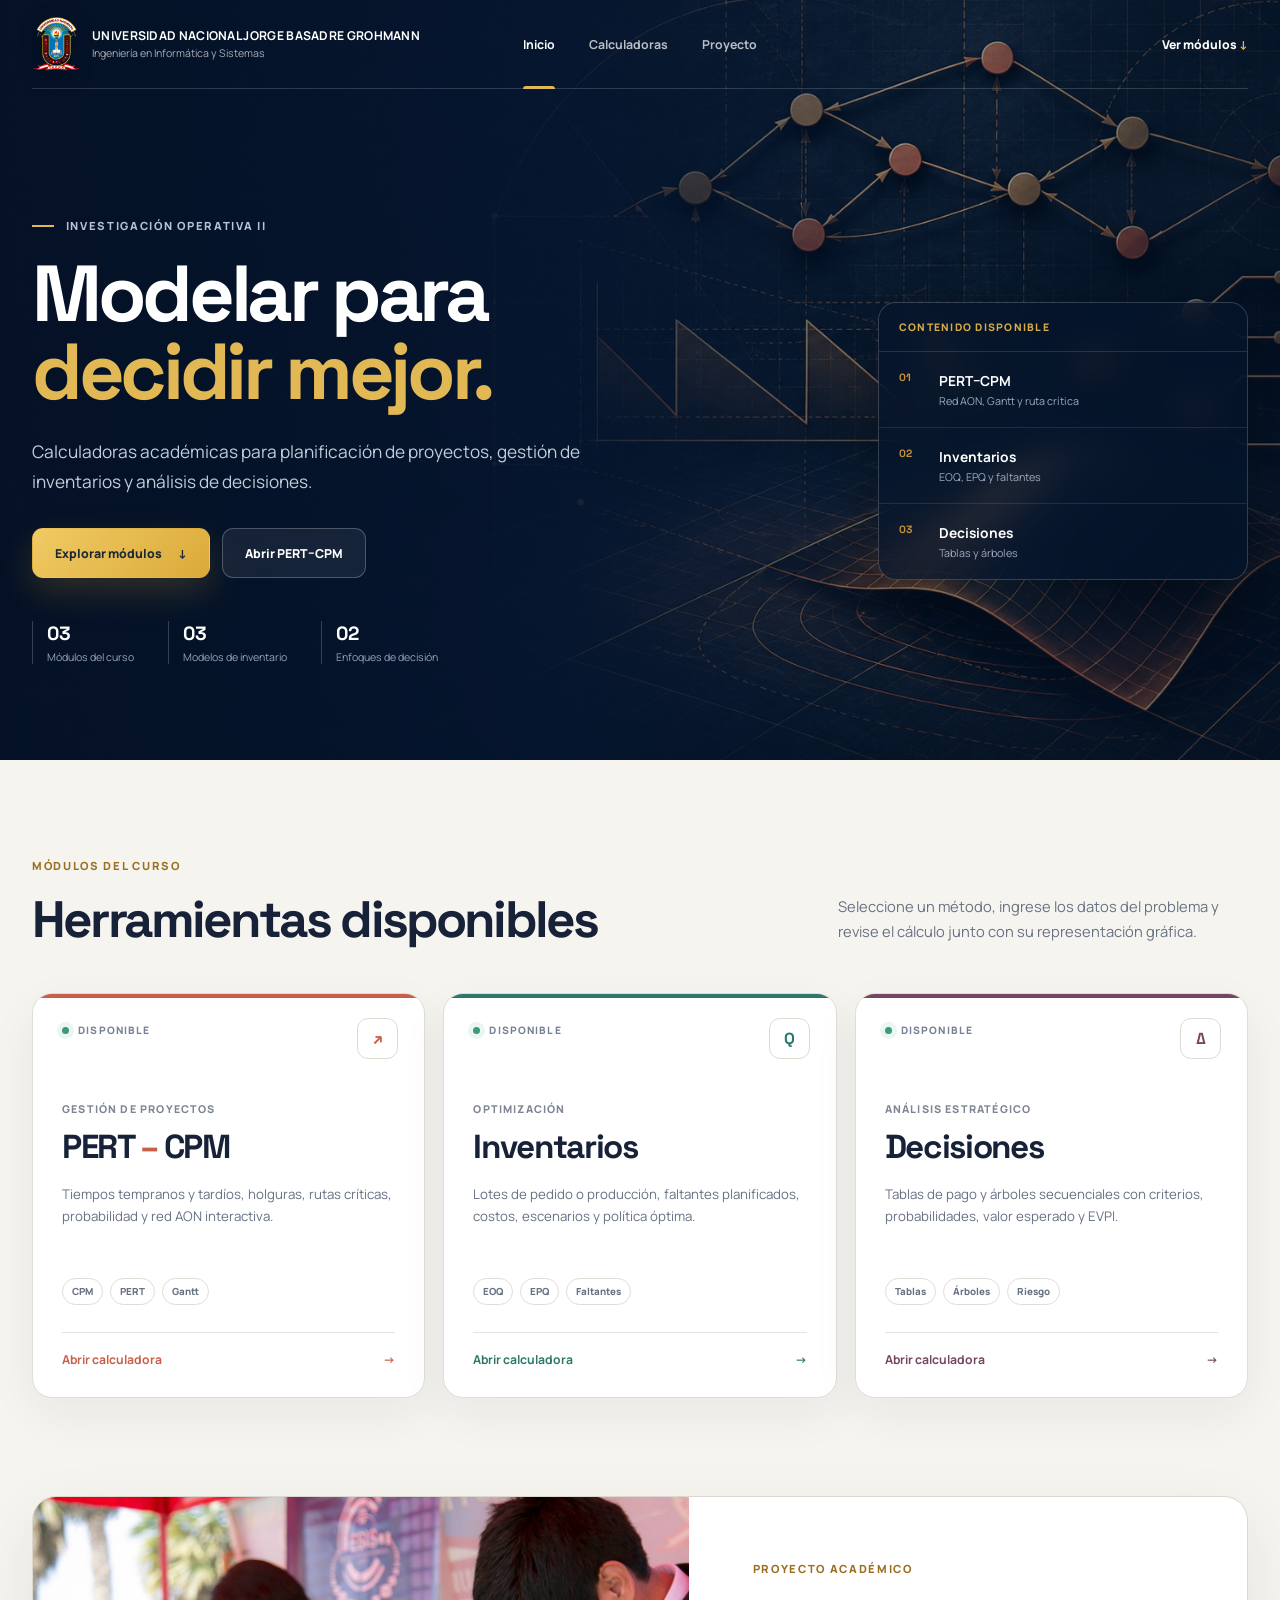
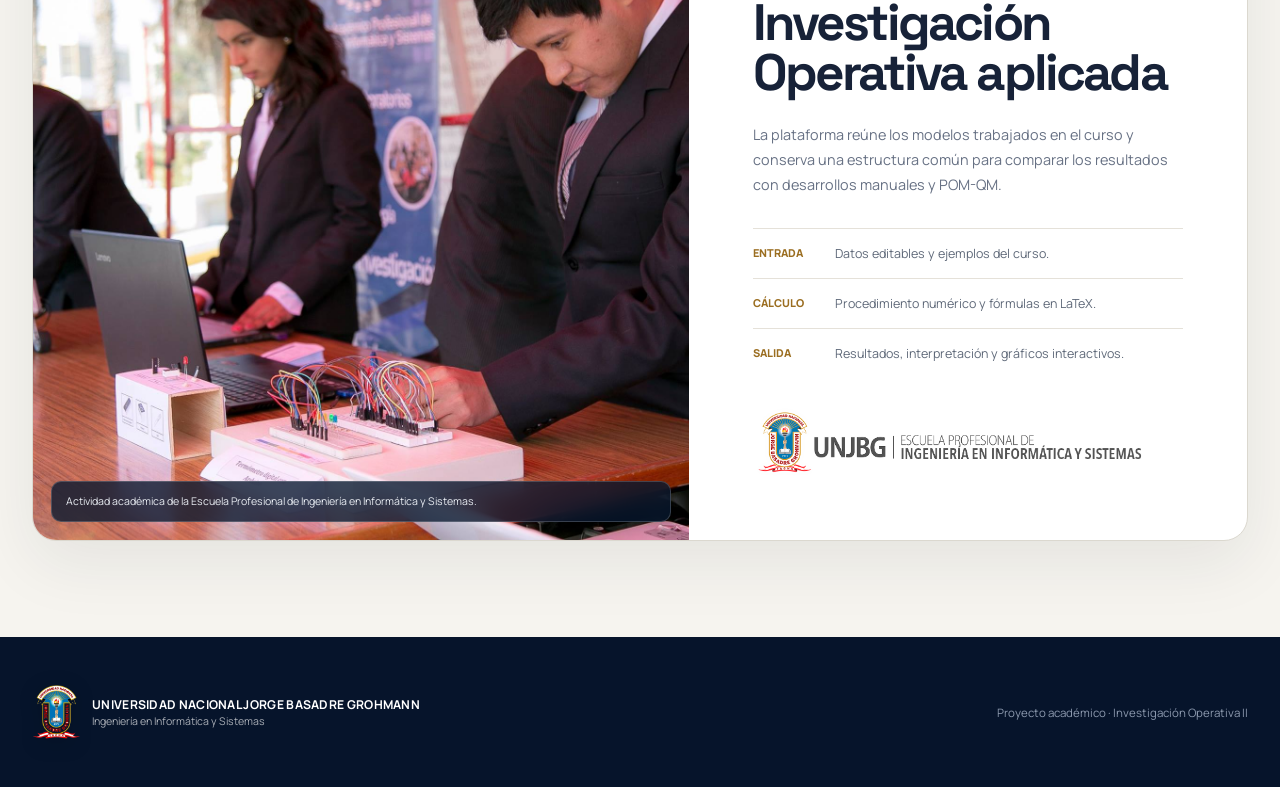
==== index.html @ ad434415 "feat: renovar identidad visual y portada institucional" ====
<!DOCTYPE html>
<html lang="es">
<head>
  <meta charset="UTF-8">
  <meta name="viewport" content="width=device-width, initial-scale=1.0">
  <meta name="theme-color" content="#071735">
  <meta name="description" content="Herramientas académicas de Investigación Operativa II para PERT–CPM, inventarios y teoría de decisiones.">
  <title>Investigación Operativa II | UNJBG</title>
  <link rel="preconnect" href="https://fonts.googleapis.com">
  <link rel="preconnect" href="https://fonts.gstatic.com" crossorigin>
  <link href="https://fonts.googleapis.com/css2?family=Manrope:wght@400;500;600;700;800&family=Space+Grotesk:wght@600;700&display=swap" rel="stylesheet">
  <link rel="stylesheet" href="estilos.css">
</head>
<body>
  <header class="cabecera">
    <a class="marca" href="#inicio" aria-label="Ir al inicio">
      <img class="marca-imagen" src="assets/institucional/logo-unjbg.png" alt="Escudo de la Universidad Nacional Jorge Basadre Grohmann">
      <span><strong>Universidad Nacional Jorge Basadre Grohmann</strong><small>Ingeniería en Informática y Sistemas</small></span>
    </a>
    <nav aria-label="Navegación principal">
      <a class="activo" href="#inicio">Inicio</a>
      <a href="#calculadoras">Calculadoras</a>
      <a href="#proyecto">Proyecto</a>
    </nav>
    <a class="acceso-directo" href="#calculadoras">Ver módulos <span>↓</span></a>
  </header>

  <main>
    <section id="inicio" class="portada">
      <img class="imagen-fondo-portada" src="assets/matematicas/modelamiento-operaciones.png" alt="Red de proyecto, curva de inventario y árbol de decisiones representados gráficamente">
      <div class="velo-portada" aria-hidden="true"></div>
      <div class="contenido-portada">
        <div class="texto-portada">
          <p class="etiqueta"><span></span> Investigación Operativa II</p>
          <h1>Modelar para<br><em>decidir mejor.</em></h1>
          <p class="bajada">Calculadoras académicas para planificación de proyectos, gestión de inventarios y análisis de decisiones.</p>
          <div class="acciones-portada">
            <a class="boton boton-primario" href="#calculadoras">Explorar módulos <span>↓</span></a>
            <a class="boton boton-secundario" href="metodos/pert-cpm/index.html">Abrir PERT–CPM</a>
          </div>
          <dl class="metricas">
            <div><dt>03</dt><dd>Módulos del curso</dd></div>
            <div><dt>03</dt><dd>Modelos de inventario</dd></div>
            <div><dt>02</dt><dd>Enfoques de decisión</dd></div>
          </dl>
        </div>

        <aside class="resumen-portada" aria-label="Contenido de la plataforma">
          <p>Contenido disponible</p>
          <a href="metodos/pert-cpm/index.html"><span>01</span><strong>PERT–CPM</strong><small>Red AON, Gantt y ruta crítica</small></a>
          <a href="metodos/inventarios/index.html"><span>02</span><strong>Inventarios</strong><small>EOQ, EPQ y faltantes</small></a>
          <a href="metodos/teoria-decisiones/index.html"><span>03</span><strong>Decisiones</strong><small>Tablas y árboles</small></a>
        </aside>
      </div>
    </section>

    <section id="calculadoras" class="seccion calculadoras">
      <div class="cabecera-seccion">
        <div><p class="etiqueta etiqueta-oscura">Módulos del curso</p><h2>Herramientas disponibles</h2></div>
        <p>Seleccione un método, ingrese los datos del problema y revise el cálculo junto con su representación gráfica.</p>
      </div>
      <div class="rejilla-metodos">
        <a class="tarjeta-metodo metodo-pert" href="metodos/pert-cpm/index.html">
          <div class="estado"><span></span> Disponible</div><div class="icono-metodo">↗</div>
          <p>Gestión de proyectos</p><h3>PERT <span>–</span> CPM</h3>
          <p class="descripcion">Tiempos tempranos y tardíos, holguras, rutas críticas, probabilidad y red AON interactiva.</p>
          <div class="caracteristicas"><span>CPM</span><span>PERT</span><span>Gantt</span></div>
          <strong class="enlace-metodo">Abrir calculadora <span>→</span></strong>
        </a>
        <a class="tarjeta-metodo metodo-inventarios" href="metodos/inventarios/index.html">
          <div class="estado"><span></span> Disponible</div><div class="icono-metodo">Q</div>
          <p>Optimización</p><h3>Inventarios</h3>
          <p class="descripcion">Lotes de pedido o producción, faltantes planificados, costos, escenarios y política óptima.</p>
          <div class="caracteristicas"><span>EOQ</span><span>EPQ</span><span>Faltantes</span></div>
          <strong class="enlace-metodo">Abrir calculadora <span>→</span></strong>
        </a>
        <a class="tarjeta-metodo metodo-decisiones" href="metodos/teoria-decisiones/index.html">
          <div class="estado"><span></span> Disponible</div><div class="icono-metodo">Δ</div>
          <p>Análisis estratégico</p><h3>Decisiones</h3>
          <p class="descripcion">Tablas de pago y árboles secuenciales con criterios, probabilidades, valor esperado y EVPI.</p>
          <div class="caracteristicas"><span>Tablas</span><span>Árboles</span><span>Riesgo</span></div>
          <strong class="enlace-metodo">Abrir calculadora <span>→</span></strong>
        </a>
      </div>
    </section>

    <section id="proyecto" class="seccion-institucional">
      <figure class="fotografia-institucional">
        <img src="assets/institucional/campus-esis.jpg" alt="Estudiantes de Ingeniería en Informática y Sistemas presentan proyectos tecnológicos">
        <figcaption>Actividad académica de la Escuela Profesional de Ingeniería en Informática y Sistemas.</figcaption>
      </figure>
      <div class="contenido-institucional">
        <p class="etiqueta etiqueta-oscura">Proyecto académico</p>
        <h2>Investigación Operativa aplicada</h2>
        <p>La plataforma reúne los modelos trabajados en el curso y conserva una estructura común para comparar los resultados con desarrollos manuales y POM-QM.</p>
        <dl class="alcance-proyecto">
          <div><dt>Entrada</dt><dd>Datos editables y ejemplos del curso.</dd></div>
          <div><dt>Cálculo</dt><dd>Procedimiento numérico y fórmulas en LaTeX.</dd></div>
          <div><dt>Salida</dt><dd>Resultados, interpretación y gráficos interactivos.</dd></div>
        </dl>
        <img class="marca-esis" src="assets/institucional/marca-esis.png" alt="Universidad Nacional Jorge Basadre Grohmann, Ingeniería en Informática y Sistemas">
      </div>
    </section>
  </main>

  <footer>
    <div class="marca marca-pie"><img class="marca-imagen" src="assets/institucional/logo-unjbg.png" alt=""><span><strong>Universidad Nacional Jorge Basadre Grohmann</strong><small>Ingeniería en Informática y Sistemas</small></span></div>
    <p>Proyecto académico · Investigación Operativa II</p>
  </footer>
</body>
</html>
---- estilos.css ----
:root {
  font-family: "Manrope", sans-serif;
  color: #172238;
  background: #f6f4ef;
  font-synthesis: none;
  --noche: #07182f;
  --azul: #16365f;
  --oro: #e1b854;
  --coral: #cd674f;
  --tinta: #172238;
  --suave: #677184;
  --borde: #dfddd6;
}

* { box-sizing: border-box; }
html { scroll-behavior: smooth; }
body { margin: 0; min-width: 320px; background: #f6f4ef; }
a { color: inherit; }

.cabecera {
  position: absolute;
  z-index: 10;
  top: 0;
  left: 50%;
  display: grid;
  width: min(1440px, calc(100% - 64px));
  min-height: 88px;
  grid-template-columns: minmax(340px, 1fr) auto minmax(180px, 1fr);
  align-items: center;
  border-bottom: 1px solid rgba(255, 255, 255, .16);
  color: #fff;
  transform: translateX(-50%);
}
.marca { display: inline-flex; min-width: 0; align-items: center; gap: 12px; text-decoration: none; }
.marca-imagen { width: 48px; height: 54px; flex: 0 0 auto; object-fit: contain; filter: drop-shadow(0 4px 10px rgba(0, 0, 0, .18)); }
.marca > span:last-child { display: grid; min-width: 0; gap: 2px; }
.marca strong { font-size: .76rem; letter-spacing: .025em; line-height: 1.25; text-transform: uppercase; }
.marca small { color: rgba(255, 255, 255, .66); font-size: .66rem; }
.cabecera nav { display: flex; height: 88px; align-items: stretch; gap: 34px; }
.cabecera nav a { position: relative; display: flex; align-items: center; color: rgba(255, 255, 255, .72); font-size: .77rem; font-weight: 700; text-decoration: none; }
.cabecera nav a:hover, .cabecera nav a.activo { color: #fff; }
.cabecera nav a.activo::after { position: absolute; right: 0; bottom: -1px; left: 0; height: 3px; border-radius: 999px 999px 0 0; background: var(--oro); content: ""; }
.acceso-directo { justify-self: end; color: #fff; font-size: .76rem; font-weight: 800; text-decoration: none; }
.acceso-directo span { color: var(--oro); }

.portada { position: relative; min-height: 760px; overflow: hidden; background: var(--noche); color: #fff; }
.imagen-fondo-portada { position: absolute; inset: -3%; width: 106%; height: 106%; object-fit: cover; object-position: center; animation: acercamiento-portada 18s ease-in-out infinite alternate; }
.velo-portada { position: absolute; inset: 0; background: linear-gradient(90deg, rgba(4, 17, 38, .98) 0%, rgba(5, 21, 46, .91) 43%, rgba(5, 20, 43, .4) 72%, rgba(5, 19, 39, .64) 100%); }
.contenido-portada { position: relative; z-index: 1; display: grid; width: min(1320px, calc(100% - 64px)); min-height: 760px; margin: auto; padding-top: 122px; grid-template-columns: minmax(0, 1fr) 370px; align-items: center; gap: 88px; }
.etiqueta { margin: 0 0 22px; color: #b7c2d4; font-size: .7rem; font-weight: 800; letter-spacing: .15em; text-transform: uppercase; }
.etiqueta span { display: inline-block; width: 22px; height: 2px; margin: 0 8px 3px 0; background: var(--oro); }
.texto-portada h1, .cabecera-seccion h2, .contenido-institucional h2 { margin: 0; font-family: "Space Grotesk", sans-serif; letter-spacing: -.055em; line-height: .98; }
.texto-portada h1 { font-size: clamp(3.7rem, 6.2vw, 6.7rem); }
.texto-portada h1 em { color: var(--oro); font-style: normal; }
.bajada { max-width: 610px; margin: 27px 0 0; color: #c3ccda; font-size: clamp(1rem, 1.35vw, 1.12rem); line-height: 1.7; }
.acciones-portada { display: flex; gap: 12px; flex-wrap: wrap; margin-top: 32px; }
.boton { display: inline-flex; min-height: 50px; align-items: center; justify-content: center; gap: 16px; padding: 0 22px; border: 1px solid transparent; border-radius: 11px; font-size: .77rem; font-weight: 800; text-decoration: none; transition: transform .2s ease, box-shadow .2s ease, background .2s ease; }
.boton:hover { transform: translateY(-2px); }
.boton-primario { background: linear-gradient(135deg, #f0ca64, #dbaa39); color: #1d2836; box-shadow: 0 14px 34px rgba(202, 148, 37, .22); }
.boton-secundario { border-color: rgba(255, 255, 255, .23); background: rgba(255, 255, 255, .07); color: #fff; backdrop-filter: blur(10px); }
.metricas { display: flex; gap: 34px; margin: 43px 0 0; }
.metricas div { padding-left: 14px; border-left: 1px solid rgba(255, 255, 255, .2); }
.metricas dt { font-family: "Space Grotesk", sans-serif; font-size: 1.2rem; font-weight: 700; }
.metricas dd { max-width: 112px; margin: 4px 0 0; color: #96a4ba; font-size: .66rem; line-height: 1.35; }

.resumen-portada { display: grid; align-self: center; overflow: hidden; border: 1px solid rgba(255, 255, 255, .18); border-radius: 18px; background: rgba(5, 20, 43, .7); box-shadow: 0 24px 70px rgba(0, 0, 0, .28); backdrop-filter: blur(16px); }
.resumen-portada > p { margin: 0; padding: 17px 20px; border-bottom: 1px solid rgba(255, 255, 255, .12); color: #d6ac46; font-size: .65rem; font-weight: 800; letter-spacing: .12em; text-transform: uppercase; }
.resumen-portada a { display: grid; padding: 19px 20px; grid-template-columns: 30px 1fr; column-gap: 10px; border-bottom: 1px solid rgba(255, 255, 255, .1); text-decoration: none; transition: background .18s ease; }
.resumen-portada a:last-child { border-bottom: 0; }
.resumen-portada a:hover { background: rgba(255, 255, 255, .08); }
.resumen-portada a span { grid-row: 1 / 3; color: #c89239; font: 700 .66rem "Space Grotesk"; }
.resumen-portada a strong { font-size: .86rem; }
.resumen-portada a small { margin-top: 4px; color: #9eabc0; font-size: .67rem; }

.seccion { width: min(1320px, calc(100% - 64px)); margin: auto; padding: 98px 0; }
.cabecera-seccion { display: grid; grid-template-columns: 1fr 410px; align-items: end; gap: 40px; }
.etiqueta-oscura { color: #9b6e21; }
.cabecera-seccion h2, .contenido-institucional h2 { color: var(--tinta); font-size: clamp(2.4rem, 4vw, 4rem); }
.cabecera-seccion > p { margin: 0; color: var(--suave); font-size: .92rem; line-height: 1.75; }
.rejilla-metodos { display: grid; margin-top: 48px; grid-template-columns: repeat(3, 1fr); gap: 18px; }
.tarjeta-metodo { position: relative; display: flex; min-height: 405px; flex-direction: column; overflow: hidden; padding: 29px; border: 1px solid var(--borde); border-radius: 20px; background: #fff; color: var(--tinta); text-decoration: none; box-shadow: 0 16px 48px rgba(28, 38, 55, .06); transition: transform .22s ease, box-shadow .22s ease, border-color .22s ease; }
.tarjeta-metodo::before { position: absolute; top: 0; right: 0; left: 0; height: 4px; background: var(--acento, var(--oro)); content: ""; }
.tarjeta-metodo:hover { border-color: color-mix(in srgb, var(--acento, var(--oro)) 50%, #ddd); box-shadow: 0 24px 60px rgba(25, 39, 60, .12); transform: translateY(-5px); }
.metodo-pert { --acento: #c85f48; }
.metodo-inventarios { --acento: #2e7869; }
.metodo-decisiones { --acento: #754561; }
.estado { color: #768195; font-size: .64rem; font-weight: 800; letter-spacing: .11em; text-transform: uppercase; }
.estado span { display: inline-block; width: 7px; height: 7px; margin-right: 6px; border-radius: 50%; background: #3d9a79; box-shadow: 0 0 0 5px rgba(61, 154, 121, .1); }
.icono-metodo { position: absolute; top: 24px; right: 26px; display: grid; width: 41px; height: 41px; place-items: center; border: 1px solid #dedbd3; border-radius: 11px; color: var(--acento); font-family: "Space Grotesk"; font-weight: 700; }
.tarjeta-metodo > p:not(.descripcion) { margin: auto 0 9px; color: #7d8592; font-size: .67rem; font-weight: 800; letter-spacing: .11em; text-transform: uppercase; }
.tarjeta-metodo h3 { margin: 0; font-family: "Space Grotesk"; font-size: 2.08rem; letter-spacing: -.04em; }
.tarjeta-metodo h3 span { color: var(--acento); }
.descripcion { min-height: 74px; margin: 15px 0 21px; color: #677184; font-size: .83rem; line-height: 1.67; }
.caracteristicas { display: flex; gap: 7px; flex-wrap: wrap; }
.caracteristicas span { padding: 6px 9px; border: 1px solid #e0ddd6; border-radius: 999px; color: #687282; font-size: .61rem; font-weight: 800; }
.enlace-metodo { z-index: 1; display: flex; justify-content: space-between; margin-top: 27px; padding-top: 18px; border-top: 1px solid #e7e3dc; color: var(--acento); font-size: .76rem; }

.seccion-institucional { display: grid; width: min(1420px, calc(100% - 64px)); margin: 0 auto 96px; overflow: hidden; grid-template-columns: 1.08fr .92fr; border: 1px solid #dbd8cf; border-radius: 24px; background: #fff; box-shadow: 0 22px 65px rgba(30, 40, 56, .08); }
.fotografia-institucional { position: relative; min-height: 570px; margin: 0; overflow: hidden; background: #162845; }
.fotografia-institucional img { width: 100%; height: 100%; object-fit: cover; transition: transform .8s ease; }
.fotografia-institucional:hover img { transform: scale(1.035); }
.fotografia-institucional figcaption { position: absolute; right: 18px; bottom: 18px; left: 18px; padding: 12px 14px; border: 1px solid rgba(255, 255, 255, .18); border-radius: 10px; background: rgba(7, 24, 47, .78); color: #e9edf3; font-size: .66rem; line-height: 1.45; backdrop-filter: blur(10px); }
.contenido-institucional { display: flex; padding: clamp(36px, 5vw, 68px); flex-direction: column; justify-content: center; }
.contenido-institucional > p:not(.etiqueta) { margin: 23px 0 0; color: var(--suave); font-size: .9rem; line-height: 1.75; }
.alcance-proyecto { display: grid; margin: 31px 0 0; gap: 0; }
.alcance-proyecto div { display: grid; padding: 16px 0; grid-template-columns: 82px 1fr; border-top: 1px solid #e5e1d9; }
.alcance-proyecto dt { color: #9b6e21; font-size: .68rem; font-weight: 800; text-transform: uppercase; }
.alcance-proyecto dd { margin: 0; color: #5f6979; font-size: .78rem; }
.marca-esis { width: min(390px, 100%); height: auto; margin-top: 30px; object-fit: contain; }

footer { display: flex; min-height: 150px; align-items: center; justify-content: space-between; padding: 28px max(32px, calc((100% - 1320px) / 2)); background: #06142b; color: #fff; }
footer > p { color: #8c99ae; font-size: .72rem; }

@keyframes acercamiento-portada { from { transform: scale(1); } to { transform: scale(1.075); } }
@media (prefers-reduced-motion: reduce) { html { scroll-behavior: auto; } .imagen-fondo-portada { animation: none; } .fotografia-institucional img, .boton, .tarjeta-metodo { transition: none; } }

@media (max-width: 1050px) {
  .cabecera { grid-template-columns: 1fr auto; }
  .cabecera nav { display: none; }
  .contenido-portada { grid-template-columns: 1fr 330px; gap: 36px; }
  .rejilla-metodos { grid-template-columns: 1fr 1fr; }
  .tarjeta-metodo:first-child { grid-column: 1 / -1; }
  .seccion-institucional { grid-template-columns: 1fr; }
  .fotografia-institucional { min-height: 450px; }
}

@media (max-width: 720px) {
  .cabecera, .contenido-portada, .seccion { width: min(100% - 30px, 1320px); }
  .cabecera { min-height: 76px; }
  .cabecera .marca strong { max-width: 210px; font-size: .62rem; }
  .marca small, .acceso-directo { display: none; }
  .marca-imagen { width: 39px; height: 45px; }
  .portada, .contenido-portada { min-height: auto; }
  .contenido-portada { padding: 132px 0 66px; grid-template-columns: 1fr; }
  .texto-portada h1 { font-size: clamp(3rem, 15vw, 4.5rem); }
  .bajada { font-size: .93rem; }
  .acciones-portada .boton { width: 100%; }
  .metricas { gap: 13px; justify-content: space-between; }
  .metricas div { padding-left: 9px; }
  .resumen-portada { display: none; }
  .seccion { padding: 76px 0; }
  .cabecera-seccion { grid-template-columns: 1fr; gap: 20px; }
  .rejilla-metodos { grid-template-columns: 1fr; margin-top: 35px; }
  .tarjeta-metodo:first-child { grid-column: auto; }
  .tarjeta-metodo { min-height: 370px; }
  .seccion-institucional { width: calc(100% - 30px); margin-bottom: 70px; }
  .fotografia-institucional { min-height: 330px; }
  .contenido-institucional { padding: 30px 23px; }
  .alcance-proyecto div { grid-template-columns: 70px 1fr; }
  footer { align-items: flex-start; flex-direction: column; gap: 22px; }
}
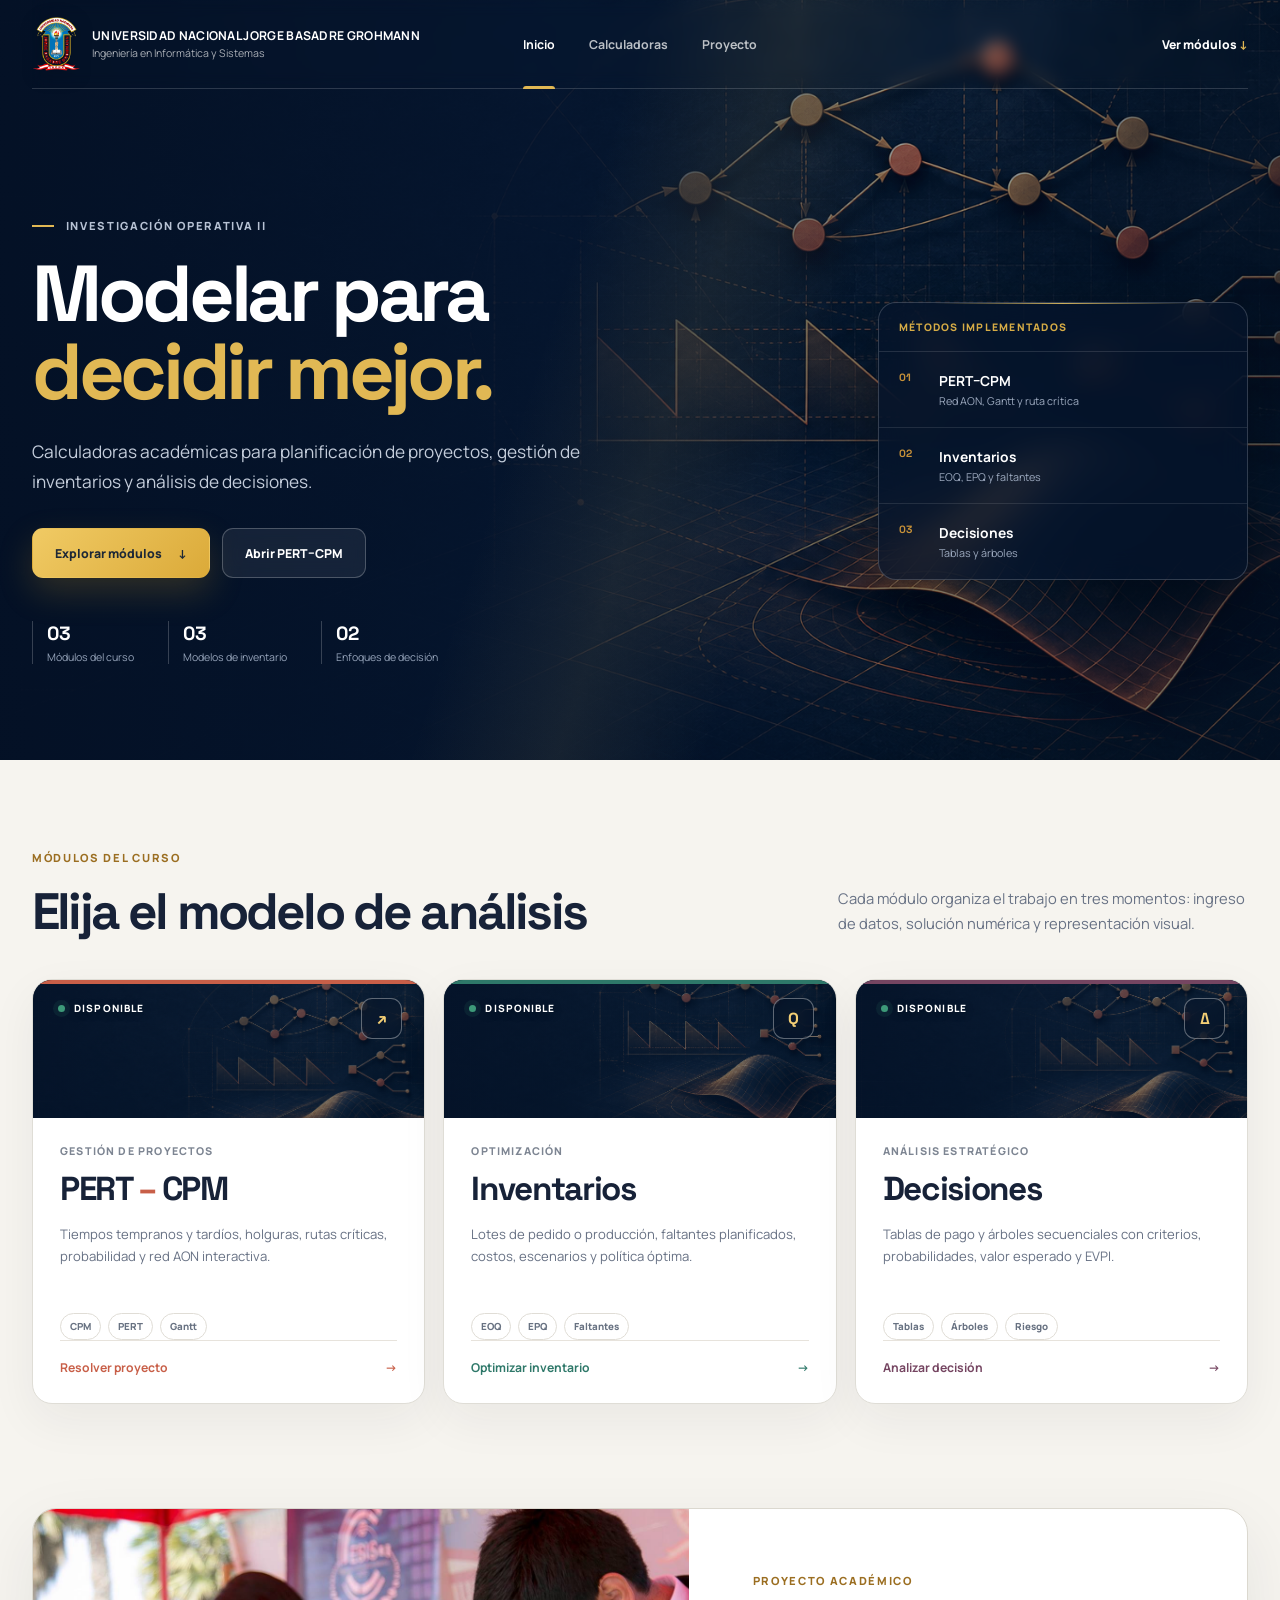
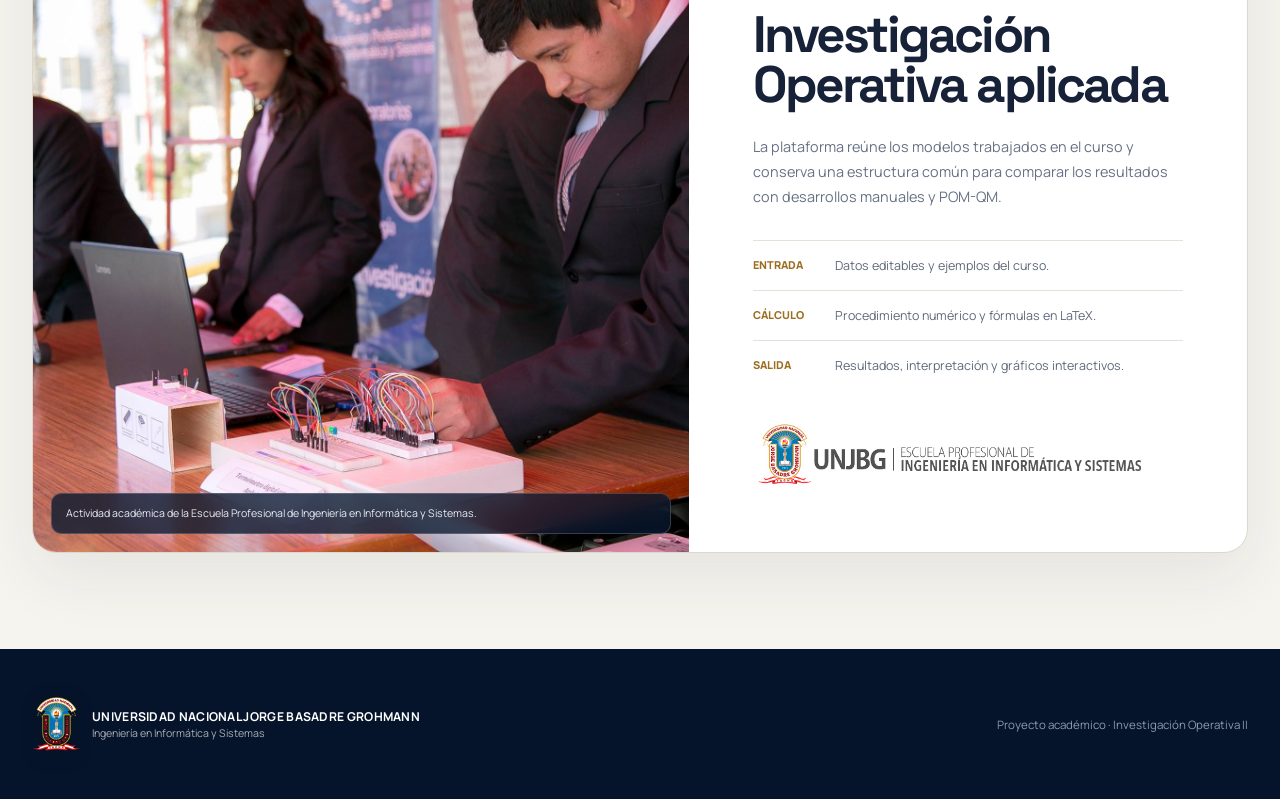
==== commit af096624: "style: pulir portada y visuales de los modulos" ====
--- a/index.html
+++ b/index.html
@@ -46,7 +46,7 @@
         </div>
 
         <aside class="resumen-portada" aria-label="Contenido de la plataforma">
-          <p>Contenido disponible</p>
+          <p>Métodos implementados</p>
           <a href="metodos/pert-cpm/index.html"><span>01</span><strong>PERT–CPM</strong><small>Red AON, Gantt y ruta crítica</small></a>
           <a href="metodos/inventarios/index.html"><span>02</span><strong>Inventarios</strong><small>EOQ, EPQ y faltantes</small></a>
           <a href="metodos/teoria-decisiones/index.html"><span>03</span><strong>Decisiones</strong><small>Tablas y árboles</small></a>
@@ -56,8 +56,8 @@
 
     <section id="calculadoras" class="seccion calculadoras">
       <div class="cabecera-seccion">
-        <div><p class="etiqueta etiqueta-oscura">Módulos del curso</p><h2>Herramientas disponibles</h2></div>
-        <p>Seleccione un método, ingrese los datos del problema y revise el cálculo junto con su representación gráfica.</p>
+        <div><p class="etiqueta etiqueta-oscura">Módulos del curso</p><h2>Elija el modelo de análisis</h2></div>
+        <p>Cada módulo organiza el trabajo en tres momentos: ingreso de datos, solución numérica y representación visual.</p>
       </div>
       <div class="rejilla-metodos">
         <a class="tarjeta-metodo metodo-pert" href="metodos/pert-cpm/index.html">
@@ -65,21 +65,21 @@
           <p>Gestión de proyectos</p><h3>PERT <span>–</span> CPM</h3>
           <p class="descripcion">Tiempos tempranos y tardíos, holguras, rutas críticas, probabilidad y red AON interactiva.</p>
           <div class="caracteristicas"><span>CPM</span><span>PERT</span><span>Gantt</span></div>
-          <strong class="enlace-metodo">Abrir calculadora <span>→</span></strong>
+          <strong class="enlace-metodo">Resolver proyecto <span>→</span></strong>
         </a>
         <a class="tarjeta-metodo metodo-inventarios" href="metodos/inventarios/index.html">
           <div class="estado"><span></span> Disponible</div><div class="icono-metodo">Q</div>
           <p>Optimización</p><h3>Inventarios</h3>
           <p class="descripcion">Lotes de pedido o producción, faltantes planificados, costos, escenarios y política óptima.</p>
           <div class="caracteristicas"><span>EOQ</span><span>EPQ</span><span>Faltantes</span></div>
-          <strong class="enlace-metodo">Abrir calculadora <span>→</span></strong>
+          <strong class="enlace-metodo">Optimizar inventario <span>→</span></strong>
         </a>
         <a class="tarjeta-metodo metodo-decisiones" href="metodos/teoria-decisiones/index.html">
           <div class="estado"><span></span> Disponible</div><div class="icono-metodo">Δ</div>
           <p>Análisis estratégico</p><h3>Decisiones</h3>
           <p class="descripcion">Tablas de pago y árboles secuenciales con criterios, probabilidades, valor esperado y EVPI.</p>
           <div class="caracteristicas"><span>Tablas</span><span>Árboles</span><span>Riesgo</span></div>
-          <strong class="enlace-metodo">Abrir calculadora <span>→</span></strong>
+          <strong class="enlace-metodo">Analizar decisión <span>→</span></strong>
         </a>
       </div>
     </section>
--- a/estilos.css
+++ b/estilos.css
@@ -30,6 +30,7 @@
   border-bottom: 1px solid rgba(255, 255, 255, .16);
   color: #fff;
   transform: translateX(-50%);
+  backdrop-filter: blur(8px);
 }
 .marca { display: inline-flex; min-width: 0; align-items: center; gap: 12px; text-decoration: none; }
 .marca-imagen { width: 48px; height: 54px; flex: 0 0 auto; object-fit: contain; filter: drop-shadow(0 4px 10px rgba(0, 0, 0, .18)); }
@@ -43,8 +44,9 @@
 .acceso-directo { justify-self: end; color: #fff; font-size: .76rem; font-weight: 800; text-decoration: none; }
 .acceso-directo span { color: var(--oro); }
 
-.portada { position: relative; min-height: 760px; overflow: hidden; background: var(--noche); color: #fff; }
-.imagen-fondo-portada { position: absolute; inset: -3%; width: 106%; height: 106%; object-fit: cover; object-position: center; animation: acercamiento-portada 18s ease-in-out infinite alternate; }
+.portada { position: relative; min-height: 760px; overflow: hidden; background: var(--noche); color: #fff; isolation: isolate; }
+.portada::after { position: absolute; z-index: 0; top: -35%; left: 42%; width: 22%; height: 170%; background: linear-gradient(90deg, transparent, rgba(240, 202, 100, .075), transparent); content: ""; transform: rotate(18deg); animation: barrido-portada 13s ease-in-out infinite; pointer-events: none; }
+.imagen-fondo-portada { position: absolute; inset: -3%; width: 106%; height: 106%; object-fit: cover; object-position: center; filter: saturate(1.08) contrast(1.04); animation: acercamiento-portada 18s ease-in-out infinite alternate; }
 .velo-portada { position: absolute; inset: 0; background: linear-gradient(90deg, rgba(4, 17, 38, .98) 0%, rgba(5, 21, 46, .91) 43%, rgba(5, 20, 43, .4) 72%, rgba(5, 19, 39, .64) 100%); }
 .contenido-portada { position: relative; z-index: 1; display: grid; width: min(1320px, calc(100% - 64px)); min-height: 760px; margin: auto; padding-top: 122px; grid-template-columns: minmax(0, 1fr) 370px; align-items: center; gap: 88px; }
 .etiqueta { margin: 0 0 22px; color: #b7c2d4; font-size: .7rem; font-weight: 800; letter-spacing: .15em; text-transform: uppercase; }
@@ -63,7 +65,8 @@
 .metricas dt { font-family: "Space Grotesk", sans-serif; font-size: 1.2rem; font-weight: 700; }
 .metricas dd { max-width: 112px; margin: 4px 0 0; color: #96a4ba; font-size: .66rem; line-height: 1.35; }
 
-.resumen-portada { display: grid; align-self: center; overflow: hidden; border: 1px solid rgba(255, 255, 255, .18); border-radius: 18px; background: rgba(5, 20, 43, .7); box-shadow: 0 24px 70px rgba(0, 0, 0, .28); backdrop-filter: blur(16px); }
+.resumen-portada { position: relative; display: grid; align-self: center; overflow: hidden; border: 1px solid rgba(255, 255, 255, .18); border-radius: 18px; background: rgba(5, 20, 43, .72); box-shadow: 0 24px 70px rgba(0, 0, 0, .28); backdrop-filter: blur(16px); }
+.resumen-portada::after { position: absolute; top: 0; right: 15%; left: 15%; height: 1px; background: linear-gradient(90deg, transparent, rgba(240, 202, 100, .85), transparent); content: ""; }
 .resumen-portada > p { margin: 0; padding: 17px 20px; border-bottom: 1px solid rgba(255, 255, 255, .12); color: #d6ac46; font-size: .65rem; font-weight: 800; letter-spacing: .12em; text-transform: uppercase; }
 .resumen-portada a { display: grid; padding: 19px 20px; grid-template-columns: 30px 1fr; column-gap: 10px; border-bottom: 1px solid rgba(255, 255, 255, .1); text-decoration: none; transition: background .18s ease; }
 .resumen-portada a:last-child { border-bottom: 0; }
@@ -72,28 +75,31 @@
 .resumen-portada a strong { font-size: .86rem; }
 .resumen-portada a small { margin-top: 4px; color: #9eabc0; font-size: .67rem; }
 
-.seccion { width: min(1320px, calc(100% - 64px)); margin: auto; padding: 98px 0; }
+.seccion { width: min(1320px, calc(100% - 64px)); margin: auto; padding: 90px 0 104px; }
 .cabecera-seccion { display: grid; grid-template-columns: 1fr 410px; align-items: end; gap: 40px; }
 .etiqueta-oscura { color: #9b6e21; }
 .cabecera-seccion h2, .contenido-institucional h2 { color: var(--tinta); font-size: clamp(2.4rem, 4vw, 4rem); }
 .cabecera-seccion > p { margin: 0; color: var(--suave); font-size: .92rem; line-height: 1.75; }
-.rejilla-metodos { display: grid; margin-top: 48px; grid-template-columns: repeat(3, 1fr); gap: 18px; }
-.tarjeta-metodo { position: relative; display: flex; min-height: 405px; flex-direction: column; overflow: hidden; padding: 29px; border: 1px solid var(--borde); border-radius: 20px; background: #fff; color: var(--tinta); text-decoration: none; box-shadow: 0 16px 48px rgba(28, 38, 55, .06); transition: transform .22s ease, box-shadow .22s ease, border-color .22s ease; }
-.tarjeta-metodo::before { position: absolute; top: 0; right: 0; left: 0; height: 4px; background: var(--acento, var(--oro)); content: ""; }
+.rejilla-metodos { display: grid; margin-top: 42px; grid-template-columns: repeat(3, 1fr); gap: 18px; }
+.tarjeta-metodo { position: relative; display: flex; min-height: 395px; flex-direction: column; overflow: hidden; padding: 164px 27px 27px; border: 1px solid var(--borde); border-radius: 20px; background: #fff; color: var(--tinta); text-decoration: none; box-shadow: 0 16px 48px rgba(28, 38, 55, .06); transition: transform .28s ease, box-shadow .28s ease, border-color .28s ease; isolation: isolate; }
+.tarjeta-metodo::before { position: absolute; z-index: 1; top: 0; right: 0; left: 0; height: 4px; background: var(--acento, var(--oro)); content: ""; }
+.tarjeta-metodo::after { position: absolute; z-index: -1; top: 0; right: 0; left: 0; height: 138px; background-image: linear-gradient(105deg, rgba(5, 20, 43, .87), rgba(9, 34, 66, .34)), url("assets/matematicas/modelamiento-operaciones.png"); background-size: cover; background-position: var(--posicion-visual, 70% 25%); content: ""; transition: transform .65s ease, filter .3s ease; transform-origin: center; }
 .tarjeta-metodo:hover { border-color: color-mix(in srgb, var(--acento, var(--oro)) 50%, #ddd); box-shadow: 0 24px 60px rgba(25, 39, 60, .12); transform: translateY(-5px); }
-.metodo-pert { --acento: #c85f48; }
-.metodo-inventarios { --acento: #2e7869; }
-.metodo-decisiones { --acento: #754561; }
-.estado { color: #768195; font-size: .64rem; font-weight: 800; letter-spacing: .11em; text-transform: uppercase; }
+.tarjeta-metodo:hover::after { filter: saturate(1.22) brightness(1.08); transform: scale(1.055); }
+.tarjeta-metodo > * { position: relative; z-index: 2; }
+.metodo-pert { --acento: #c85f48; --posicion-visual: 74% 20%; }
+.metodo-inventarios { --acento: #2e7869; --posicion-visual: 62% 64%; }
+.metodo-decisiones { --acento: #754561; --posicion-visual: 96% 44%; }
+.estado { position: absolute; z-index: 3; top: 21px; left: 25px; color: #fff; font-size: .63rem; font-weight: 800; letter-spacing: .11em; text-transform: uppercase; text-shadow: 0 2px 8px rgba(0, 0, 0, .35); }
 .estado span { display: inline-block; width: 7px; height: 7px; margin-right: 6px; border-radius: 50%; background: #3d9a79; box-shadow: 0 0 0 5px rgba(61, 154, 121, .1); }
-.icono-metodo { position: absolute; top: 24px; right: 26px; display: grid; width: 41px; height: 41px; place-items: center; border: 1px solid #dedbd3; border-radius: 11px; color: var(--acento); font-family: "Space Grotesk"; font-weight: 700; }
-.tarjeta-metodo > p:not(.descripcion) { margin: auto 0 9px; color: #7d8592; font-size: .67rem; font-weight: 800; letter-spacing: .11em; text-transform: uppercase; }
+.icono-metodo { position: absolute; z-index: 3; top: 18px; right: 22px; display: grid; width: 41px; height: 41px; place-items: center; border: 1px solid rgba(255, 255, 255, .35); border-radius: 11px; background: rgba(4, 18, 40, .42); color: #f3cf75; font-family: "Space Grotesk"; font-weight: 700; backdrop-filter: blur(8px); }
+.tarjeta-metodo > p:not(.descripcion) { margin: 0 0 9px; color: #7d8592; font-size: .67rem; font-weight: 800; letter-spacing: .11em; text-transform: uppercase; }
 .tarjeta-metodo h3 { margin: 0; font-family: "Space Grotesk"; font-size: 2.08rem; letter-spacing: -.04em; }
 .tarjeta-metodo h3 span { color: var(--acento); }
-.descripcion { min-height: 74px; margin: 15px 0 21px; color: #677184; font-size: .83rem; line-height: 1.67; }
+.descripcion { min-height: 70px; margin: 14px 0 19px; color: #677184; font-size: .82rem; line-height: 1.65; }
 .caracteristicas { display: flex; gap: 7px; flex-wrap: wrap; }
 .caracteristicas span { padding: 6px 9px; border: 1px solid #e0ddd6; border-radius: 999px; color: #687282; font-size: .61rem; font-weight: 800; }
-.enlace-metodo { z-index: 1; display: flex; justify-content: space-between; margin-top: 27px; padding-top: 18px; border-top: 1px solid #e7e3dc; color: var(--acento); font-size: .76rem; }
+.enlace-metodo { display: flex; justify-content: space-between; margin-top: auto; padding-top: 18px; border-top: 1px solid #e7e3dc; color: var(--acento); font-size: .76rem; }
 
 .seccion-institucional { display: grid; width: min(1420px, calc(100% - 64px)); margin: 0 auto 96px; overflow: hidden; grid-template-columns: 1.08fr .92fr; border: 1px solid #dbd8cf; border-radius: 24px; background: #fff; box-shadow: 0 22px 65px rgba(30, 40, 56, .08); }
 .fotografia-institucional { position: relative; min-height: 570px; margin: 0; overflow: hidden; background: #162845; }
@@ -112,7 +118,8 @@
 footer > p { color: #8c99ae; font-size: .72rem; }
 
 @keyframes acercamiento-portada { from { transform: scale(1); } to { transform: scale(1.075); } }
-@media (prefers-reduced-motion: reduce) { html { scroll-behavior: auto; } .imagen-fondo-portada { animation: none; } .fotografia-institucional img, .boton, .tarjeta-metodo { transition: none; } }
+@keyframes barrido-portada { 0%, 25% { opacity: 0; transform: translateX(-140%) rotate(18deg); } 48% { opacity: 1; } 75%, 100% { opacity: 0; transform: translateX(220%) rotate(18deg); } }
+@media (prefers-reduced-motion: reduce) { html { scroll-behavior: auto; } .imagen-fondo-portada, .portada::after { animation: none; } .fotografia-institucional img, .boton, .tarjeta-metodo, .tarjeta-metodo::after { transition: none; } }
 
 @media (max-width: 1050px) {
   .cabecera { grid-template-columns: 1fr auto; }
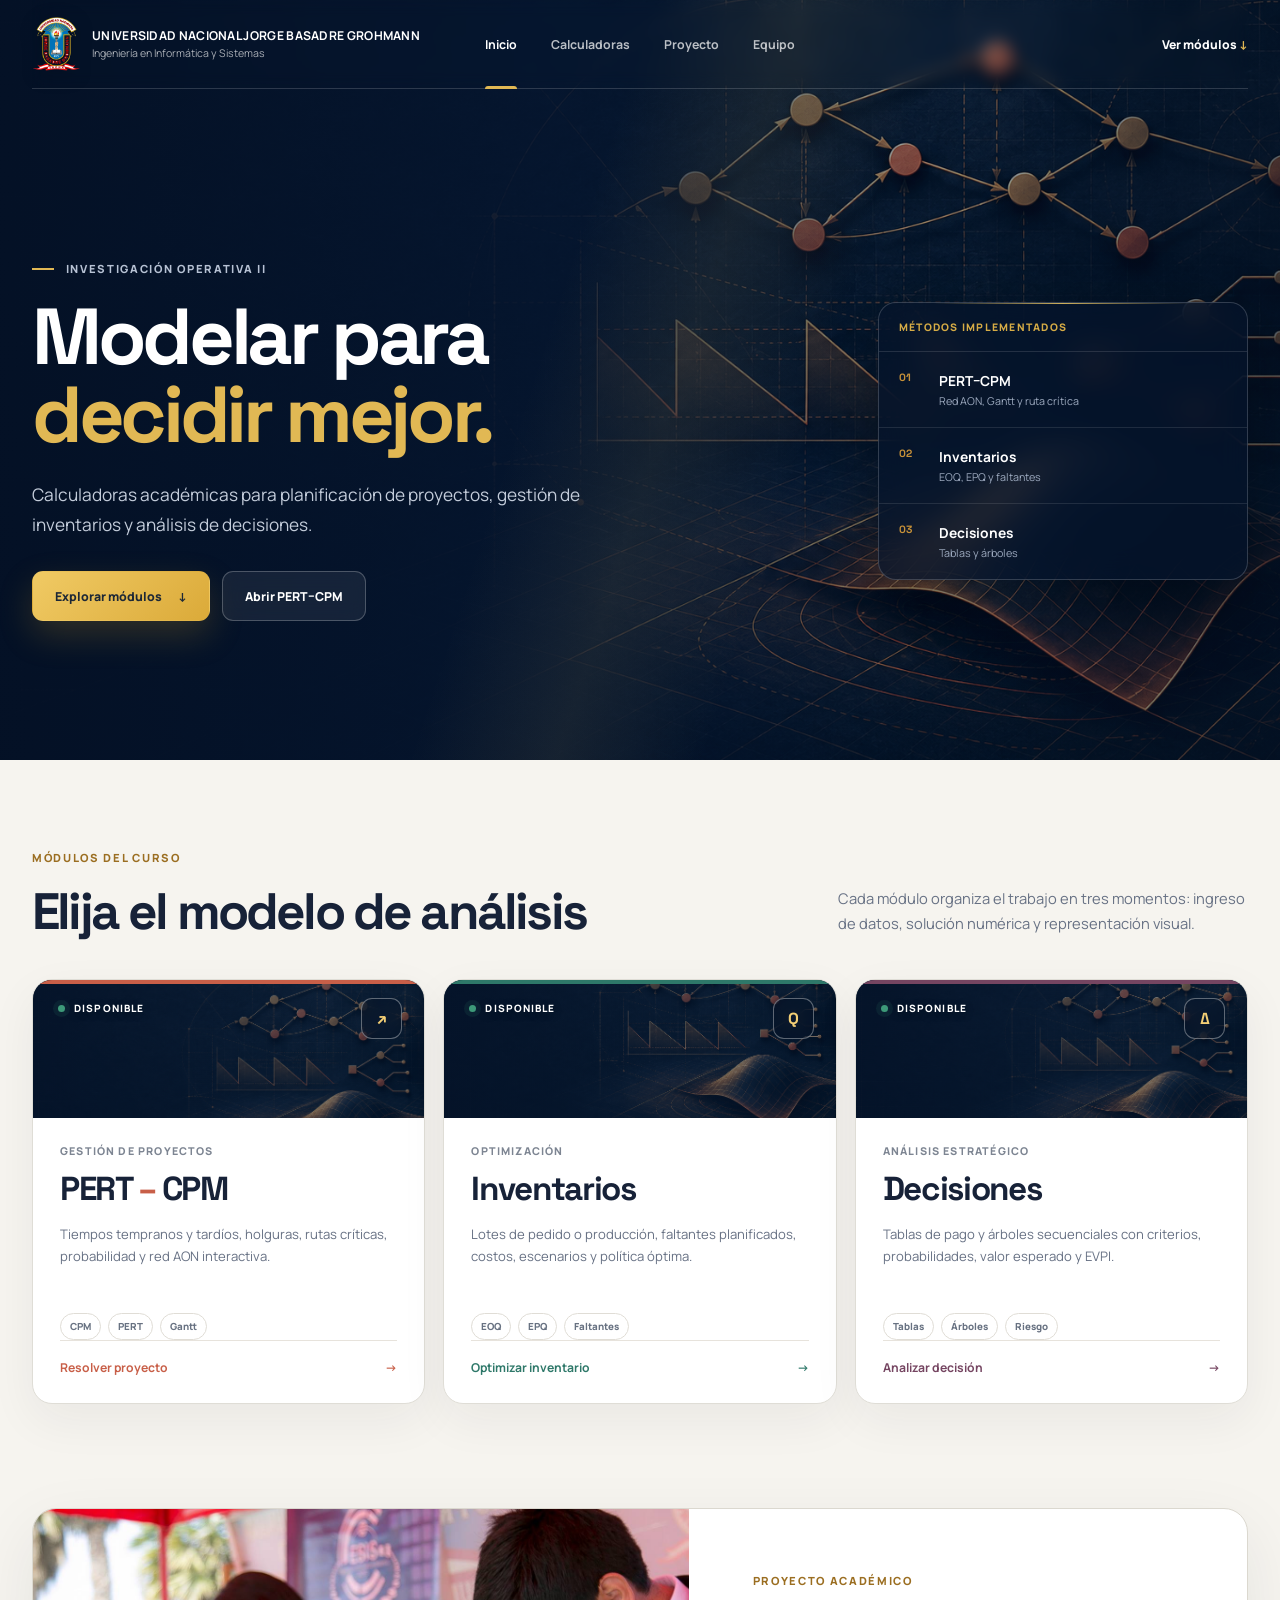
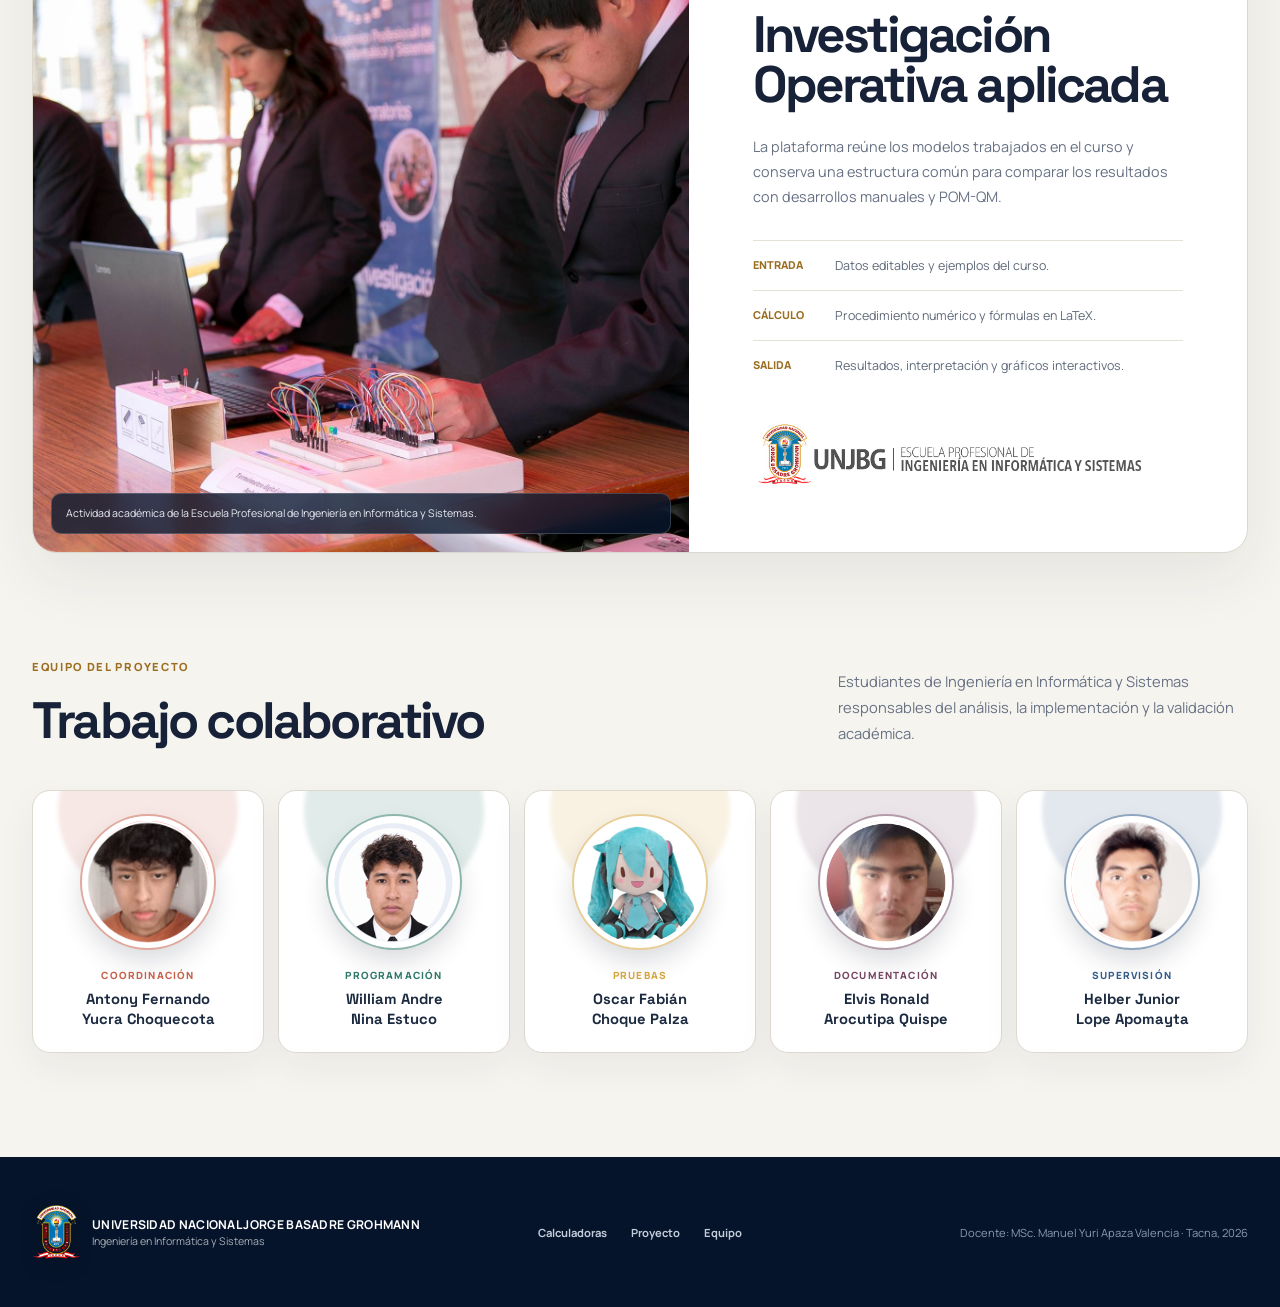
==== commit ab9e00e1: "feat: completar plataforma de investigacion operativa" ====
--- a/index.html
+++ b/index.html
@@ -21,6 +21,7 @@
       <a class="activo" href="#inicio">Inicio</a>
       <a href="#calculadoras">Calculadoras</a>
       <a href="#proyecto">Proyecto</a>
+      <a href="#equipo">Equipo</a>
     </nav>
     <a class="acceso-directo" href="#calculadoras">Ver módulos <span>↓</span></a>
   </header>
@@ -38,11 +39,6 @@
             <a class="boton boton-primario" href="#calculadoras">Explorar módulos <span>↓</span></a>
             <a class="boton boton-secundario" href="metodos/pert-cpm/index.html">Abrir PERT–CPM</a>
           </div>
-          <dl class="metricas">
-            <div><dt>03</dt><dd>Módulos del curso</dd></div>
-            <div><dt>03</dt><dd>Modelos de inventario</dd></div>
-            <div><dt>02</dt><dd>Enfoques de decisión</dd></div>
-          </dl>
         </div>
 
         <aside class="resumen-portada" aria-label="Contenido de la plataforma">
@@ -101,11 +97,41 @@
         <img class="marca-esis" src="assets/institucional/marca-esis.png" alt="Universidad Nacional Jorge Basadre Grohmann, Ingeniería en Informática y Sistemas">
       </div>
     </section>
+
+    <section id="equipo" class="seccion seccion-equipo" aria-labelledby="titulo-equipo">
+      <div class="cabecera-seccion">
+        <div><p class="etiqueta etiqueta-oscura">Equipo del proyecto</p><h2 id="titulo-equipo">Trabajo colaborativo</h2></div>
+        <p>Estudiantes de Ingeniería en Informática y Sistemas responsables del análisis, la implementación y la validación académica.</p>
+      </div>
+      <div class="rejilla-equipo">
+        <article class="integrante integrante-coordinacion">
+          <span class="foto-equipo foto-antony" role="img" aria-label="Antony Fernando Yucra Choquecota"></span>
+          <p>Coordinación</p><h3>Antony Fernando<br>Yucra Choquecota</h3>
+        </article>
+        <article class="integrante integrante-programacion">
+          <span class="foto-equipo foto-william" role="img" aria-label="William Andre Nina Estuco"></span>
+          <p>Programación</p><h3>William Andre<br>Nina Estuco</h3>
+        </article>
+        <article class="integrante integrante-pruebas">
+          <span class="foto-equipo foto-oscar" role="img" aria-label="Avatar de Oscar Fabián Choque Palza"></span>
+          <p>Pruebas</p><h3>Oscar Fabián<br>Choque Palza</h3>
+        </article>
+        <article class="integrante integrante-documentacion">
+          <span class="foto-equipo foto-elvis" role="img" aria-label="Elvis Ronald Arocutipa Quispe"></span>
+          <p>Documentación</p><h3>Elvis Ronald<br>Arocutipa Quispe</h3>
+        </article>
+        <article class="integrante integrante-supervision">
+          <span class="foto-equipo foto-helber" role="img" aria-label="Helber Junior Lope Apomayta"></span>
+          <p>Supervisión</p><h3>Helber Junior<br>Lope Apomayta</h3>
+        </article>
+      </div>
+    </section>
   </main>
 
-  <footer>
+  <footer class="pie-principal">
     <div class="marca marca-pie"><img class="marca-imagen" src="assets/institucional/logo-unjbg.png" alt=""><span><strong>Universidad Nacional Jorge Basadre Grohmann</strong><small>Ingeniería en Informática y Sistemas</small></span></div>
-    <p>Proyecto académico · Investigación Operativa II</p>
+    <nav aria-label="Enlaces del pie de página"><a href="#calculadoras">Calculadoras</a><a href="#proyecto">Proyecto</a><a href="#equipo">Equipo</a></nav>
+    <p>Docente: MSc. Manuel Yuri Apaza Valencia · Tacna, 2026</p>
   </footer>
 </body>
 </html>
--- a/estilos.css
+++ b/estilos.css
@@ -60,11 +60,6 @@
 .boton:hover { transform: translateY(-2px); }
 .boton-primario { background: linear-gradient(135deg, #f0ca64, #dbaa39); color: #1d2836; box-shadow: 0 14px 34px rgba(202, 148, 37, .22); }
 .boton-secundario { border-color: rgba(255, 255, 255, .23); background: rgba(255, 255, 255, .07); color: #fff; backdrop-filter: blur(10px); }
-.metricas { display: flex; gap: 34px; margin: 43px 0 0; }
-.metricas div { padding-left: 14px; border-left: 1px solid rgba(255, 255, 255, .2); }
-.metricas dt { font-family: "Space Grotesk", sans-serif; font-size: 1.2rem; font-weight: 700; }
-.metricas dd { max-width: 112px; margin: 4px 0 0; color: #96a4ba; font-size: .66rem; line-height: 1.35; }
-
 .resumen-portada { position: relative; display: grid; align-self: center; overflow: hidden; border: 1px solid rgba(255, 255, 255, .18); border-radius: 18px; background: rgba(5, 20, 43, .72); box-shadow: 0 24px 70px rgba(0, 0, 0, .28); backdrop-filter: blur(16px); }
 .resumen-portada::after { position: absolute; top: 0; right: 15%; left: 15%; height: 1px; background: linear-gradient(90deg, transparent, rgba(240, 202, 100, .85), transparent); content: ""; }
 .resumen-portada > p { margin: 0; padding: 17px 20px; border-bottom: 1px solid rgba(255, 255, 255, .12); color: #d6ac46; font-size: .65rem; font-weight: 800; letter-spacing: .12em; text-transform: uppercase; }
@@ -114,12 +109,35 @@
 .alcance-proyecto dd { margin: 0; color: #5f6979; font-size: .78rem; }
 .marca-esis { width: min(390px, 100%); height: auto; margin-top: 30px; object-fit: contain; }
 
-footer { display: flex; min-height: 150px; align-items: center; justify-content: space-between; padding: 28px max(32px, calc((100% - 1320px) / 2)); background: #06142b; color: #fff; }
-footer > p { color: #8c99ae; font-size: .72rem; }
+.seccion-equipo { padding-top: 10px; }
+.rejilla-equipo { display: grid; margin-top: 44px; grid-template-columns: repeat(5, minmax(0, 1fr)); gap: 14px; }
+.integrante { --acento-integrante: #c75f49; position: relative; min-width: 0; padding: 25px 18px 22px; overflow: hidden; border: 1px solid #ddd9d1; border-radius: 18px; background: #fff; text-align: center; box-shadow: 0 14px 38px rgba(30, 40, 56, .055); transition: transform .28s ease, border-color .28s ease, box-shadow .28s ease; isolation: isolate; }
+.integrante::before { position: absolute; z-index: -1; top: -70px; left: 50%; width: 180px; height: 180px; border-radius: 50%; background: color-mix(in srgb, var(--acento-integrante) 14%, transparent); content: ""; filter: blur(2px); transform: translateX(-50%); transition: transform .45s ease, opacity .3s ease; }
+.integrante:hover { border-color: color-mix(in srgb, var(--acento-integrante) 48%, #ddd); box-shadow: 0 22px 48px rgba(25, 39, 60, .12); transform: translateY(-7px); }
+.integrante:hover::before { transform: translateX(-50%) scale(1.18); }
+.integrante-programacion { --acento-integrante: #2d7868; }
+.integrante-pruebas { --acento-integrante: #d4a43d; }
+.integrante-documentacion { --acento-integrante: #754561; }
+.integrante-supervision { --acento-integrante: #315b8a; }
+.foto-equipo { display: block; width: 132px; height: 132px; margin: 0 auto 20px; border: 5px solid #fff; border-radius: 50%; background-color: #e9e6df; background-image: url("assets/institucional/equipo-perfiles.png"); background-repeat: no-repeat; box-shadow: 0 0 0 2px color-mix(in srgb, var(--acento-integrante) 54%, #fff), 0 13px 26px rgba(22, 34, 51, .16); transition: transform .45s cubic-bezier(.2,.75,.25,1.2), box-shadow .3s ease; }
+.integrante:hover .foto-equipo { box-shadow: 0 0 0 4px color-mix(in srgb, var(--acento-integrante) 28%, #fff), 0 18px 34px rgba(22, 34, 51, .22); transform: rotate(-2deg) scale(1.055); }
+.foto-antony { background-size: 543% auto; background-position: 3.6% 51.6%; }
+.foto-william { background-size: 724% auto; background-position: 30.5% 63.3%; }
+.foto-oscar { background-size: 760% auto; background-position: 47.2% 41.7%; }
+.foto-elvis { background-size: 724% auto; background-position: 63.7% 61.4%; }
+.foto-helber { background-size: 543% auto; background-position: 92.4% 70.8%; }
+.integrante > p { margin: 0 0 8px; color: var(--acento-integrante); font-size: .62rem; font-weight: 800; letter-spacing: .12em; text-transform: uppercase; }
+.integrante h3 { margin: 0; color: #1c2a40; font-family: "Space Grotesk", sans-serif; font-size: .92rem; line-height: 1.35; }
+
+.pie-principal { display: grid; min-height: 150px; padding: 28px max(32px, calc((100% - 1320px) / 2)); grid-template-columns: 1fr auto 1fr; align-items: center; gap: 34px; background: #06142b; color: #fff; }
+.pie-principal nav { display: flex; gap: 24px; }
+.pie-principal nav a { color: #c3ccda; font-size: .7rem; font-weight: 700; text-decoration: none; transition: color .18s ease; }
+.pie-principal nav a:hover { color: var(--oro); }
+.pie-principal > p { justify-self: end; color: #8c99ae; font-size: .7rem; }
 
 @keyframes acercamiento-portada { from { transform: scale(1); } to { transform: scale(1.075); } }
 @keyframes barrido-portada { 0%, 25% { opacity: 0; transform: translateX(-140%) rotate(18deg); } 48% { opacity: 1; } 75%, 100% { opacity: 0; transform: translateX(220%) rotate(18deg); } }
-@media (prefers-reduced-motion: reduce) { html { scroll-behavior: auto; } .imagen-fondo-portada, .portada::after { animation: none; } .fotografia-institucional img, .boton, .tarjeta-metodo, .tarjeta-metodo::after { transition: none; } }
+@media (prefers-reduced-motion: reduce) { html { scroll-behavior: auto; } .imagen-fondo-portada, .portada::after { animation: none; } .fotografia-institucional img, .boton, .tarjeta-metodo, .tarjeta-metodo::after, .integrante, .foto-equipo { transition: none; } }
 
 @media (max-width: 1050px) {
   .cabecera { grid-template-columns: 1fr auto; }
@@ -129,6 +147,10 @@
   .tarjeta-metodo:first-child { grid-column: 1 / -1; }
   .seccion-institucional { grid-template-columns: 1fr; }
   .fotografia-institucional { min-height: 450px; }
+  .rejilla-equipo { grid-template-columns: repeat(3, 1fr); }
+  .integrante:nth-child(4) { grid-column: 1 / 2; }
+  .pie-principal { grid-template-columns: 1fr auto; }
+  .pie-principal > p { grid-column: 1 / -1; justify-self: start; }
 }
 
 @media (max-width: 720px) {
@@ -142,8 +164,6 @@
   .texto-portada h1 { font-size: clamp(3rem, 15vw, 4.5rem); }
   .bajada { font-size: .93rem; }
   .acciones-portada .boton { width: 100%; }
-  .metricas { gap: 13px; justify-content: space-between; }
-  .metricas div { padding-left: 9px; }
   .resumen-portada { display: none; }
   .seccion { padding: 76px 0; }
   .cabecera-seccion { grid-template-columns: 1fr; gap: 20px; }
@@ -154,5 +174,18 @@
   .fotografia-institucional { min-height: 330px; }
   .contenido-institucional { padding: 30px 23px; }
   .alcance-proyecto div { grid-template-columns: 70px 1fr; }
-  footer { align-items: flex-start; flex-direction: column; gap: 22px; }
+  .seccion-equipo { padding-top: 0; }
+  .rejilla-equipo { grid-template-columns: 1fr 1fr; gap: 11px; }
+  .integrante:nth-child(4) { grid-column: auto; }
+  .integrante:last-child { grid-column: 1 / -1; }
+  .integrante { padding-inline: 12px; }
+  .foto-equipo { width: 116px; height: 116px; }
+  .pie-principal { grid-template-columns: 1fr; align-items: flex-start; gap: 22px; }
+  .pie-principal nav { flex-wrap: wrap; gap: 16px 22px; }
+  .pie-principal > p { grid-column: auto; }
 }
+
+@media (max-width: 430px) {
+  .rejilla-equipo { grid-template-columns: 1fr; }
+  .integrante:last-child { grid-column: auto; }
+}
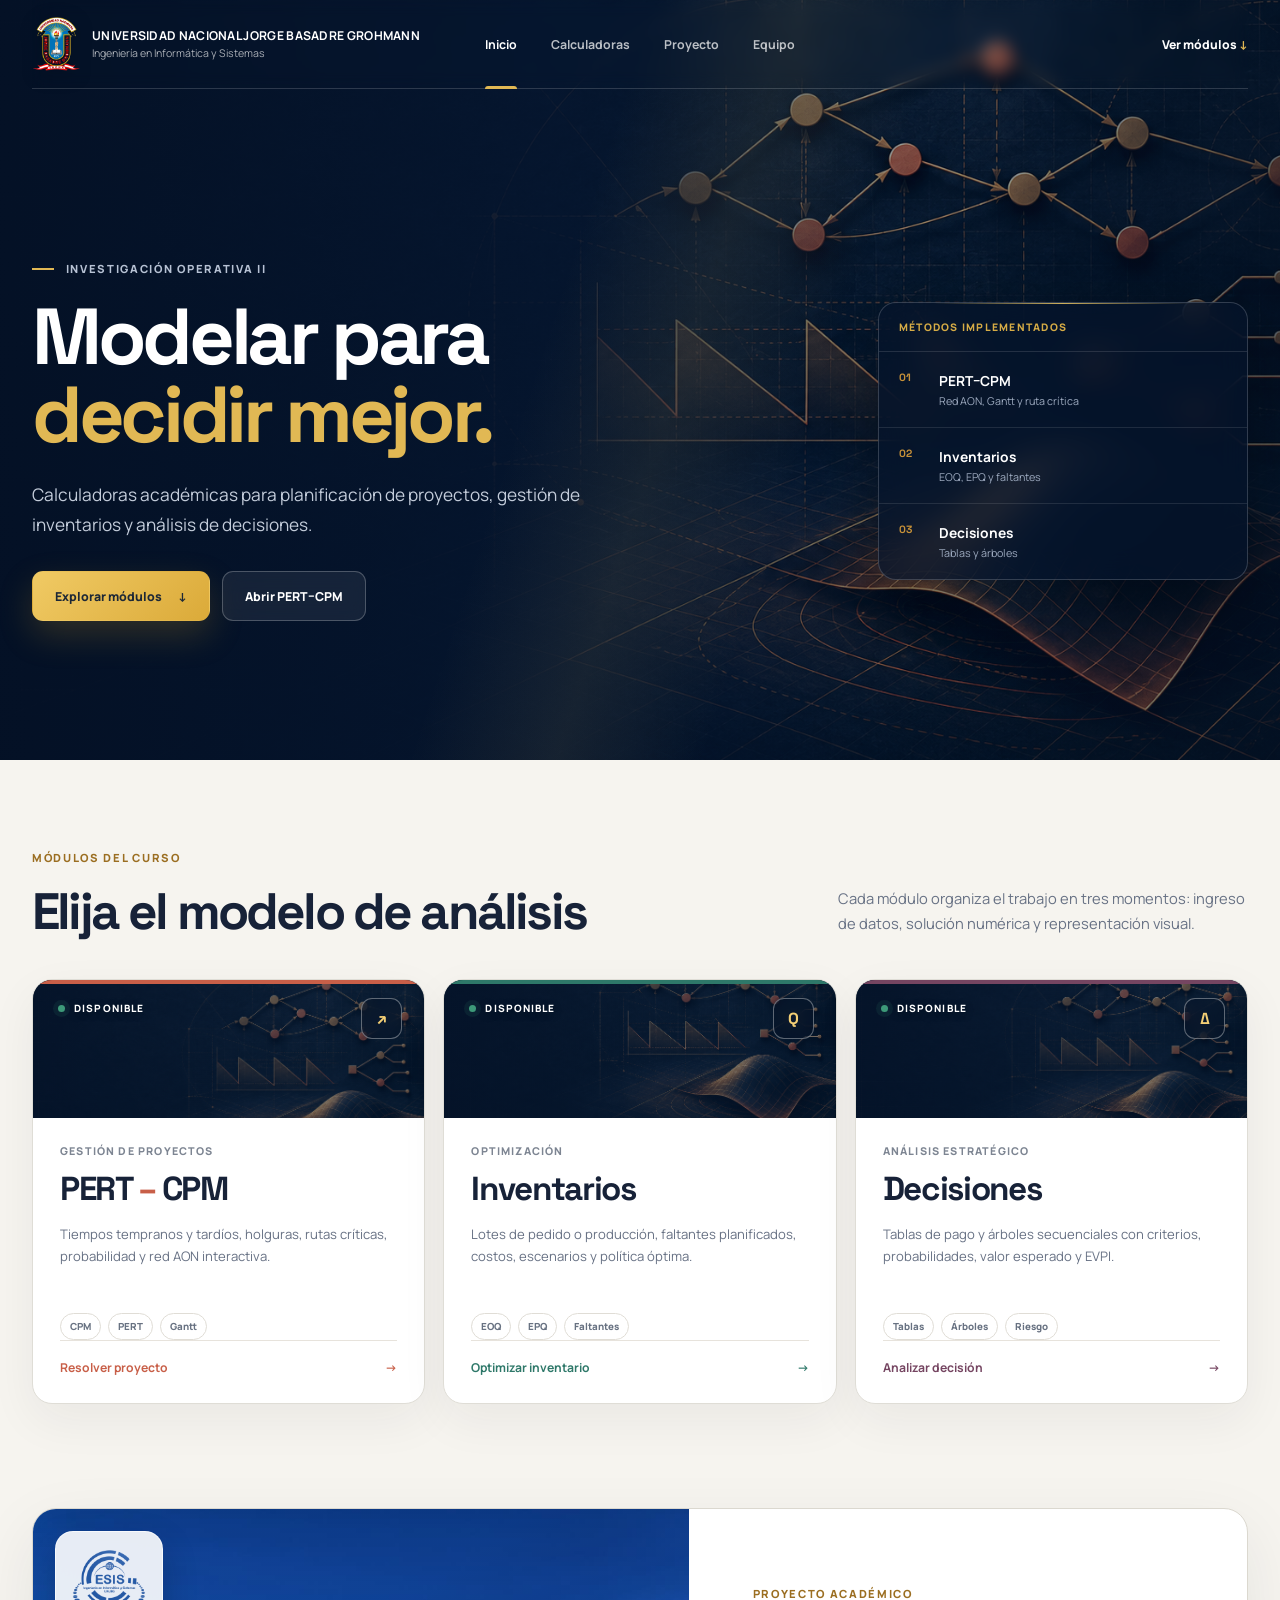
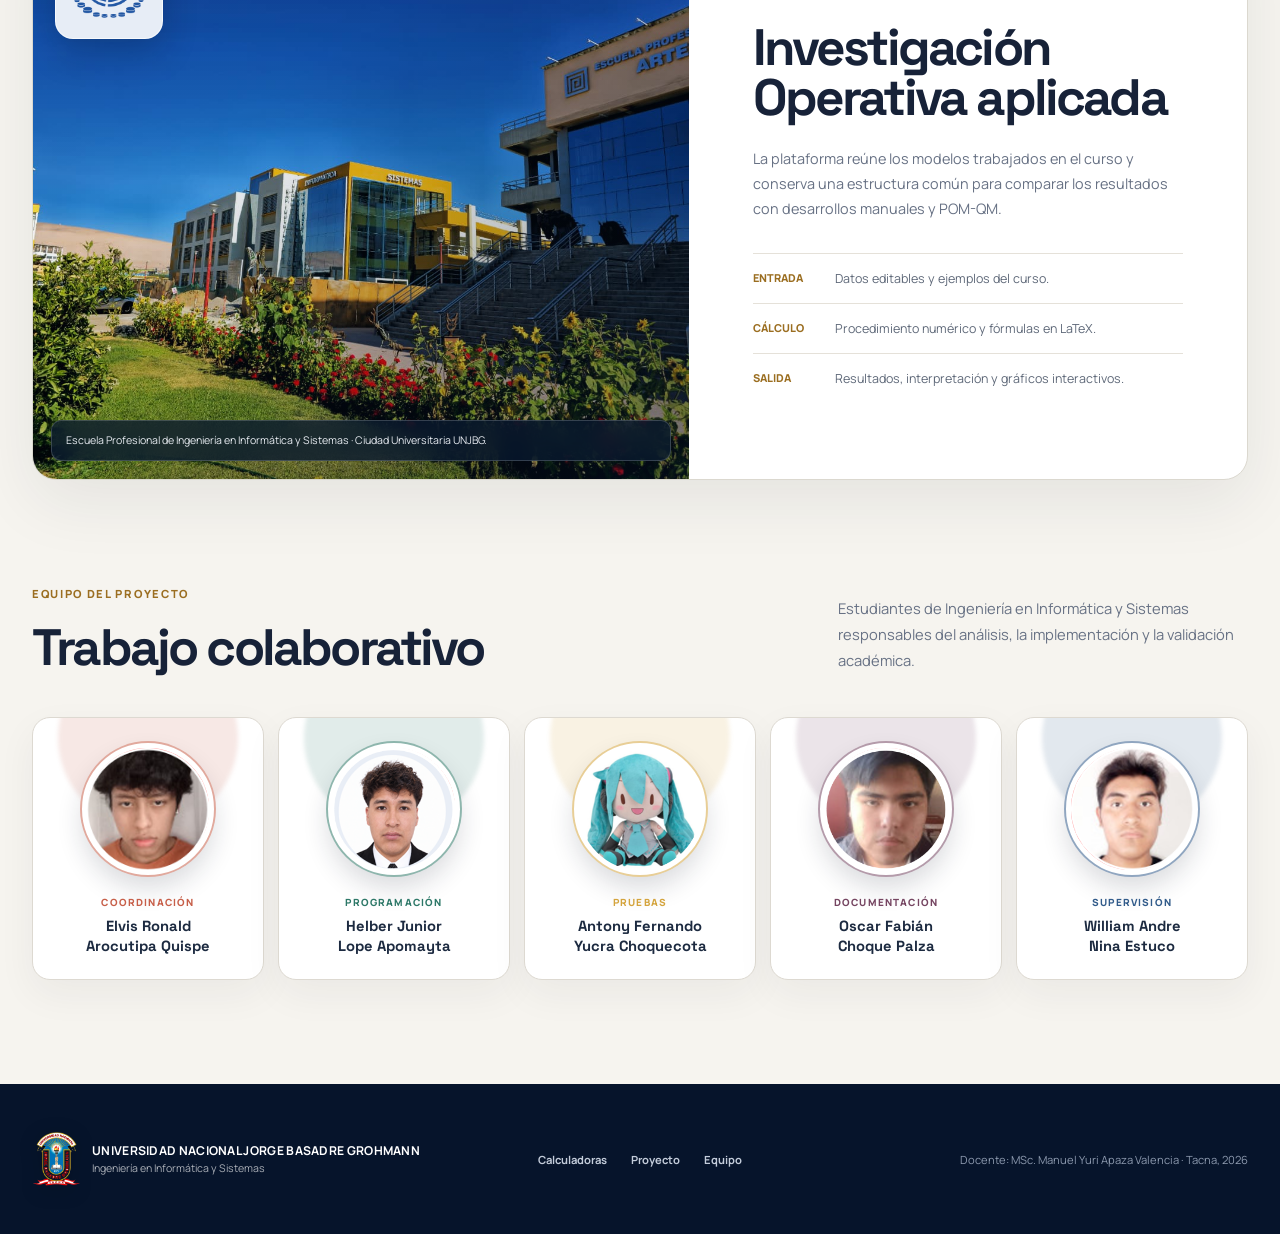
==== commit 45921a29: "fix: corregir equipo y recursos institucionales" ====
--- a/index.html
+++ b/index.html
@@ -82,8 +82,9 @@
 
     <section id="proyecto" class="seccion-institucional">
       <figure class="fotografia-institucional">
-        <img src="assets/institucional/campus-esis.jpg" alt="Estudiantes de Ingeniería en Informática y Sistemas presentan proyectos tecnológicos">
-        <figcaption>Actividad académica de la Escuela Profesional de Ingeniería en Informática y Sistemas.</figcaption>
+        <img class="foto-campus" src="assets/institucional/campus-esis.jpg" alt="Vista del campus de la UNJBG con el pabellón de Informática y Sistemas al centro">
+        <img class="emblema-esis" src="assets/institucional/logo-esis.png" alt="Logotipo de la Escuela Profesional de Ingeniería en Informática y Sistemas">
+        <figcaption>Escuela Profesional de Ingeniería en Informática y Sistemas · Ciudad Universitaria UNJBG.</figcaption>
       </figure>
       <div class="contenido-institucional">
         <p class="etiqueta etiqueta-oscura">Proyecto académico</p>
@@ -94,7 +95,6 @@
           <div><dt>Cálculo</dt><dd>Procedimiento numérico y fórmulas en LaTeX.</dd></div>
           <div><dt>Salida</dt><dd>Resultados, interpretación y gráficos interactivos.</dd></div>
         </dl>
-        <img class="marca-esis" src="assets/institucional/marca-esis.png" alt="Universidad Nacional Jorge Basadre Grohmann, Ingeniería en Informática y Sistemas">
       </div>
     </section>
 
@@ -105,24 +105,24 @@
       </div>
       <div class="rejilla-equipo">
         <article class="integrante integrante-coordinacion">
-          <span class="foto-equipo foto-antony" role="img" aria-label="Antony Fernando Yucra Choquecota"></span>
-          <p>Coordinación</p><h3>Antony Fernando<br>Yucra Choquecota</h3>
+          <span class="foto-equipo foto-elvis" role="img" aria-label="Elvis Ronald Arocutipa Quispe"></span>
+          <p>Coordinación</p><h3>Elvis Ronald<br>Arocutipa Quispe</h3>
         </article>
         <article class="integrante integrante-programacion">
-          <span class="foto-equipo foto-william" role="img" aria-label="William Andre Nina Estuco"></span>
-          <p>Programación</p><h3>William Andre<br>Nina Estuco</h3>
+          <span class="foto-equipo foto-helber" role="img" aria-label="Helber Junior Lope Apomayta"></span>
+          <p>Programación</p><h3>Helber Junior<br>Lope Apomayta</h3>
         </article>
         <article class="integrante integrante-pruebas">
-          <span class="foto-equipo foto-oscar" role="img" aria-label="Avatar de Oscar Fabián Choque Palza"></span>
-          <p>Pruebas</p><h3>Oscar Fabián<br>Choque Palza</h3>
+          <span class="foto-equipo foto-antony" role="img" aria-label="Avatar de Antony Fernando Yucra Choquecota"></span>
+          <p>Pruebas</p><h3>Antony Fernando<br>Yucra Choquecota</h3>
         </article>
         <article class="integrante integrante-documentacion">
-          <span class="foto-equipo foto-elvis" role="img" aria-label="Elvis Ronald Arocutipa Quispe"></span>
-          <p>Documentación</p><h3>Elvis Ronald<br>Arocutipa Quispe</h3>
+          <span class="foto-equipo foto-oscar" role="img" aria-label="Oscar Fabián Choque Palza"></span>
+          <p>Documentación</p><h3>Oscar Fabián<br>Choque Palza</h3>
         </article>
         <article class="integrante integrante-supervision">
-          <span class="foto-equipo foto-helber" role="img" aria-label="Helber Junior Lope Apomayta"></span>
-          <p>Supervisión</p><h3>Helber Junior<br>Lope Apomayta</h3>
+          <span class="foto-equipo foto-william" role="img" aria-label="William Andre Nina Estuco"></span>
+          <p>Supervisión</p><h3>William Andre<br>Nina Estuco</h3>
         </article>
       </div>
     </section>
--- a/estilos.css
+++ b/estilos.css
@@ -98,16 +98,19 @@
 
 .seccion-institucional { display: grid; width: min(1420px, calc(100% - 64px)); margin: 0 auto 96px; overflow: hidden; grid-template-columns: 1.08fr .92fr; border: 1px solid #dbd8cf; border-radius: 24px; background: #fff; box-shadow: 0 22px 65px rgba(30, 40, 56, .08); }
 .fotografia-institucional { position: relative; min-height: 570px; margin: 0; overflow: hidden; background: #162845; }
-.fotografia-institucional img { width: 100%; height: 100%; object-fit: cover; transition: transform .8s ease; }
-.fotografia-institucional:hover img { transform: scale(1.035); }
+.fotografia-institucional .foto-campus { width: 100%; height: 100%; object-fit: cover; object-position: center; transition: transform .8s ease, filter .5s ease; }
+.fotografia-institucional::after { position: absolute; inset: 0; background: linear-gradient(145deg, rgba(6, 24, 50, .05) 34%, rgba(5, 20, 43, .48) 100%); content: ""; pointer-events: none; }
+.fotografia-institucional:hover .foto-campus { filter: saturate(1.08) contrast(1.03); transform: scale(1.035); }
+.emblema-esis { position: absolute; z-index: 2; top: 22px; left: 22px; width: 108px; height: 108px; padding: 10px; border: 1px solid rgba(255, 255, 255, .68); border-radius: 18px; background: rgba(255, 255, 255, .9); object-fit: contain; box-shadow: 0 14px 34px rgba(4, 18, 39, .24); backdrop-filter: blur(10px); transition: transform .3s ease, box-shadow .3s ease; }
+.fotografia-institucional:hover .emblema-esis { box-shadow: 0 18px 40px rgba(4, 18, 39, .3); transform: translateY(-3px) rotate(-1deg); }
 .fotografia-institucional figcaption { position: absolute; right: 18px; bottom: 18px; left: 18px; padding: 12px 14px; border: 1px solid rgba(255, 255, 255, .18); border-radius: 10px; background: rgba(7, 24, 47, .78); color: #e9edf3; font-size: .66rem; line-height: 1.45; backdrop-filter: blur(10px); }
+.fotografia-institucional figcaption { z-index: 2; }
 .contenido-institucional { display: flex; padding: clamp(36px, 5vw, 68px); flex-direction: column; justify-content: center; }
 .contenido-institucional > p:not(.etiqueta) { margin: 23px 0 0; color: var(--suave); font-size: .9rem; line-height: 1.75; }
 .alcance-proyecto { display: grid; margin: 31px 0 0; gap: 0; }
 .alcance-proyecto div { display: grid; padding: 16px 0; grid-template-columns: 82px 1fr; border-top: 1px solid #e5e1d9; }
 .alcance-proyecto dt { color: #9b6e21; font-size: .68rem; font-weight: 800; text-transform: uppercase; }
 .alcance-proyecto dd { margin: 0; color: #5f6979; font-size: .78rem; }
-.marca-esis { width: min(390px, 100%); height: auto; margin-top: 30px; object-fit: contain; }
 
 .seccion-equipo { padding-top: 10px; }
 .rejilla-equipo { display: grid; margin-top: 44px; grid-template-columns: repeat(5, minmax(0, 1fr)); gap: 14px; }
@@ -121,11 +124,11 @@
 .integrante-supervision { --acento-integrante: #315b8a; }
 .foto-equipo { display: block; width: 132px; height: 132px; margin: 0 auto 20px; border: 5px solid #fff; border-radius: 50%; background-color: #e9e6df; background-image: url("assets/institucional/equipo-perfiles.png"); background-repeat: no-repeat; box-shadow: 0 0 0 2px color-mix(in srgb, var(--acento-integrante) 54%, #fff), 0 13px 26px rgba(22, 34, 51, .16); transition: transform .45s cubic-bezier(.2,.75,.25,1.2), box-shadow .3s ease; }
 .integrante:hover .foto-equipo { box-shadow: 0 0 0 4px color-mix(in srgb, var(--acento-integrante) 28%, #fff), 0 18px 34px rgba(22, 34, 51, .22); transform: rotate(-2deg) scale(1.055); }
-.foto-antony { background-size: 543% auto; background-position: 3.6% 51.6%; }
-.foto-william { background-size: 724% auto; background-position: 30.5% 63.3%; }
-.foto-oscar { background-size: 760% auto; background-position: 47.2% 41.7%; }
-.foto-elvis { background-size: 724% auto; background-position: 63.7% 61.4%; }
-.foto-helber { background-size: 543% auto; background-position: 92.4% 70.8%; }
+.foto-elvis { background-size: 543% auto; background-position: 3.6% 51.6%; }
+.foto-helber { background-size: 724% auto; background-position: 30.5% 63.3%; }
+.foto-antony { background-size: 760% auto; background-position: 47.2% 41.7%; }
+.foto-oscar { background-size: 724% auto; background-position: 63.7% 61.4%; }
+.foto-william { background-size: 543% auto; background-position: 92.4% 70.8%; }
 .integrante > p { margin: 0 0 8px; color: var(--acento-integrante); font-size: .62rem; font-weight: 800; letter-spacing: .12em; text-transform: uppercase; }
 .integrante h3 { margin: 0; color: #1c2a40; font-family: "Space Grotesk", sans-serif; font-size: .92rem; line-height: 1.35; }
 
@@ -137,7 +140,7 @@
 
 @keyframes acercamiento-portada { from { transform: scale(1); } to { transform: scale(1.075); } }
 @keyframes barrido-portada { 0%, 25% { opacity: 0; transform: translateX(-140%) rotate(18deg); } 48% { opacity: 1; } 75%, 100% { opacity: 0; transform: translateX(220%) rotate(18deg); } }
-@media (prefers-reduced-motion: reduce) { html { scroll-behavior: auto; } .imagen-fondo-portada, .portada::after { animation: none; } .fotografia-institucional img, .boton, .tarjeta-metodo, .tarjeta-metodo::after, .integrante, .foto-equipo { transition: none; } }
+@media (prefers-reduced-motion: reduce) { html { scroll-behavior: auto; } .imagen-fondo-portada, .portada::after { animation: none; } .foto-campus, .emblema-esis, .boton, .tarjeta-metodo, .tarjeta-metodo::after, .integrante, .foto-equipo { transition: none; } }
 
 @media (max-width: 1050px) {
   .cabecera { grid-template-columns: 1fr auto; }
@@ -172,6 +175,7 @@
   .tarjeta-metodo { min-height: 370px; }
   .seccion-institucional { width: calc(100% - 30px); margin-bottom: 70px; }
   .fotografia-institucional { min-height: 330px; }
+  .emblema-esis { top: 15px; left: 15px; width: 84px; height: 84px; padding: 8px; border-radius: 14px; }
   .contenido-institucional { padding: 30px 23px; }
   .alcance-proyecto div { grid-template-columns: 70px 1fr; }
   .seccion-equipo { padding-top: 0; }
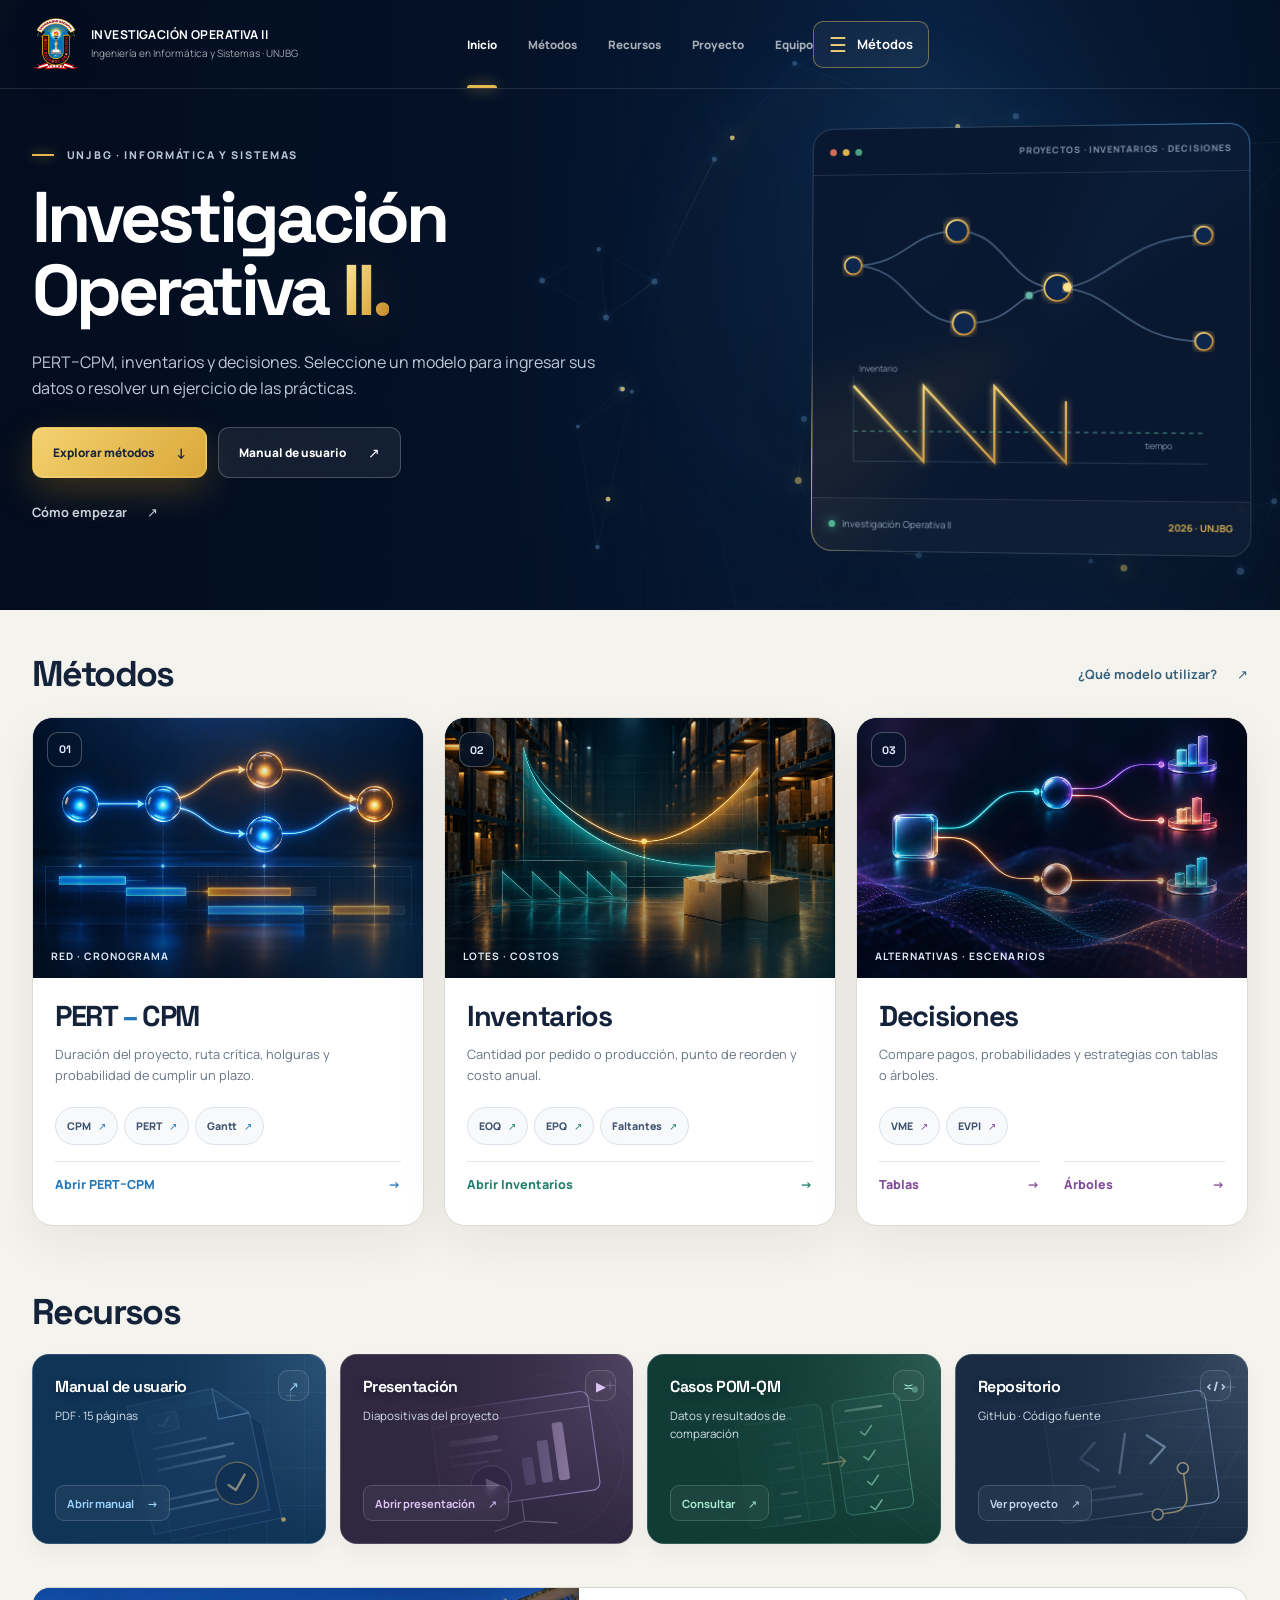
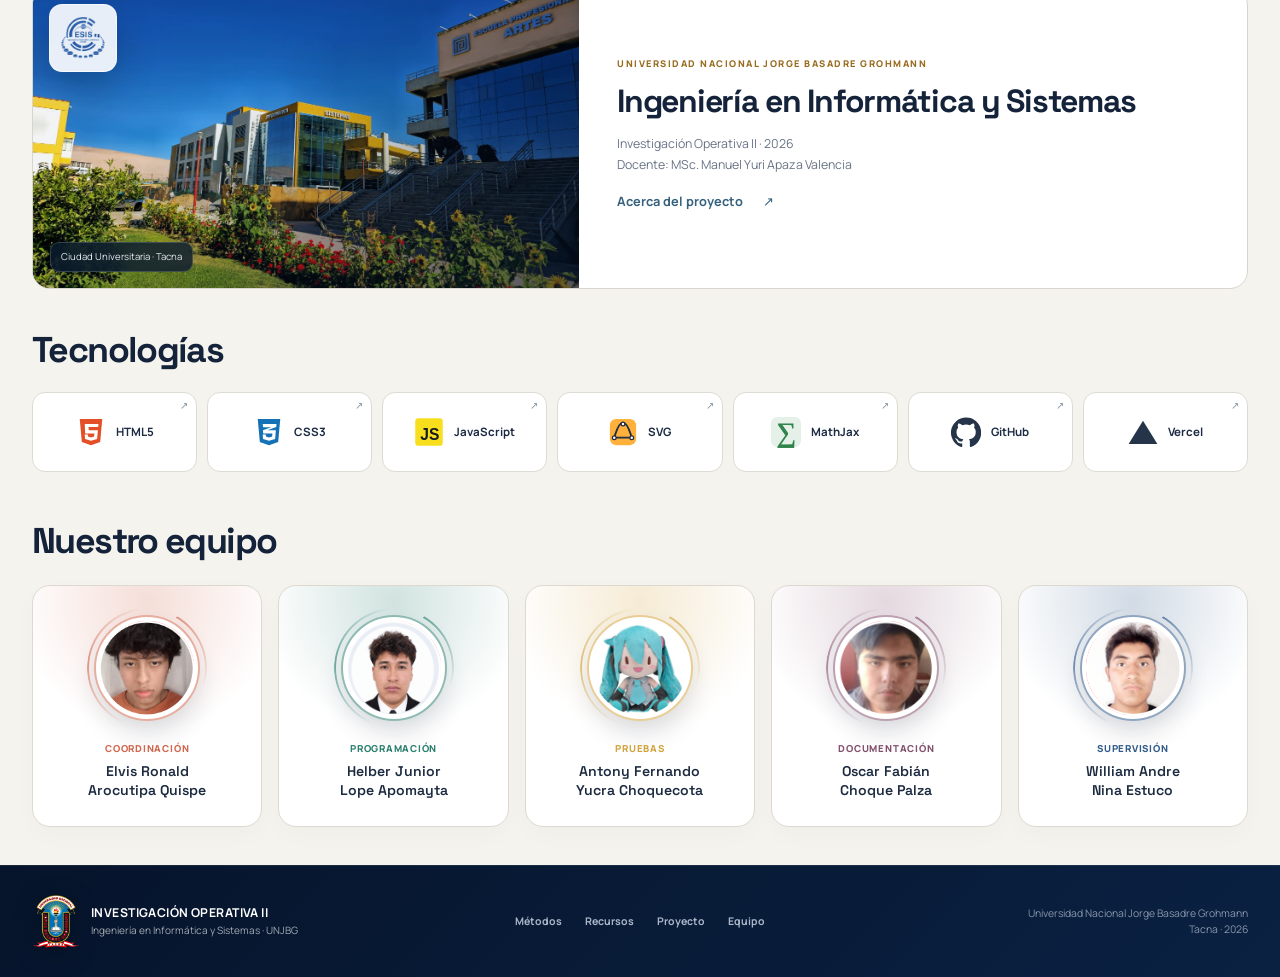
==== commit a026cb8c: "feat: publicar portada, modulos unificados y recursos del proyecto" ====
--- a/index.html
+++ b/index.html
@@ -3,135 +3,154 @@
 <head>
   <meta charset="UTF-8">
   <meta name="viewport" content="width=device-width, initial-scale=1.0">
-  <meta name="theme-color" content="#071735">
-  <meta name="description" content="Herramientas académicas de Investigación Operativa II para PERT–CPM, inventarios y teoría de decisiones.">
+  <meta name="theme-color" content="#06152d">
+  <meta name="description" content="Plataforma académica interactiva de Investigación Operativa II para resolver PERT–CPM, inventarios y teoría de decisiones.">
   <title>Investigación Operativa II | UNJBG</title>
   <link rel="preconnect" href="https://fonts.googleapis.com">
   <link rel="preconnect" href="https://fonts.gstatic.com" crossorigin>
-  <link href="https://fonts.googleapis.com/css2?family=Manrope:wght@400;500;600;700;800&family=Space+Grotesk:wght@600;700&display=swap" rel="stylesheet">
+  <link href="https://fonts.googleapis.com/css2?family=Manrope:wght@400;500;600;700;800&family=Space+Grotesk:wght@500;600;700&display=swap" rel="stylesheet">
   <link rel="stylesheet" href="estilos.css">
+  <link rel="stylesheet" href="assets/navegacion.css?v=20261015a">
+  <script src="assets/navegacion.js?v=20261015a" defer></script>
+  <script src="inicio.js" defer></script>
 </head>
 <body>
-  <header class="cabecera">
+  <a class="saltar-contenido" href="#contenido">Saltar al contenido</a>
+
+  <header class="cabecera" id="cabecera">
     <a class="marca" href="#inicio" aria-label="Ir al inicio">
       <img class="marca-imagen" src="assets/institucional/logo-unjbg.png" alt="Escudo de la Universidad Nacional Jorge Basadre Grohmann">
-      <span><strong>Universidad Nacional Jorge Basadre Grohmann</strong><small>Ingeniería en Informática y Sistemas</small></span>
+      <span><strong>Investigación Operativa II</strong><small>Ingeniería en Informática y Sistemas · UNJBG</small></span>
     </a>
-    <nav aria-label="Navegación principal">
+    <nav class="navegacion-principal" aria-label="Navegación principal">
       <a class="activo" href="#inicio">Inicio</a>
-      <a href="#calculadoras">Calculadoras</a>
+      <a href="#metodos">Métodos</a>
+      <a href="#recursos">Recursos</a>
       <a href="#proyecto">Proyecto</a>
       <a href="#equipo">Equipo</a>
     </nav>
-    <a class="acceso-directo" href="#calculadoras">Ver módulos <span>↓</span></a>
+    <span data-menu-metodos></span>
   </header>
 
-  <main>
+  <main id="contenido">
     <section id="inicio" class="portada">
-      <img class="imagen-fondo-portada" src="assets/matematicas/modelamiento-operaciones.png" alt="Red de proyecto, curva de inventario y árbol de decisiones representados gráficamente">
-      <div class="velo-portada" aria-hidden="true"></div>
+      <canvas id="campo-red" class="campo-red" aria-hidden="true"></canvas>
+      <div class="rejilla-portada" aria-hidden="true"></div>
+      <div class="orbe orbe-uno" aria-hidden="true"></div>
+      <div class="orbe orbe-dos" aria-hidden="true"></div>
       <div class="contenido-portada">
         <div class="texto-portada">
-          <p class="etiqueta"><span></span> Investigación Operativa II</p>
-          <h1>Modelar para<br><em>decidir mejor.</em></h1>
-          <p class="bajada">Calculadoras académicas para planificación de proyectos, gestión de inventarios y análisis de decisiones.</p>
+          <p class="etiqueta etiqueta-clara"><span></span> UNJBG · Informática y Sistemas</p>
+          <h1>Investigación<br>Operativa <em>II.</em></h1>
+          <p class="bajada">PERT–CPM, inventarios y decisiones. Seleccione un modelo para ingresar sus datos o resolver un ejercicio de las prácticas.</p>
           <div class="acciones-portada">
-            <a class="boton boton-primario" href="#calculadoras">Explorar módulos <span>↓</span></a>
-            <a class="boton boton-secundario" href="metodos/pert-cpm/index.html">Abrir PERT–CPM</a>
+            <a class="boton boton-primario" href="#metodos"><span>Explorar métodos</span><b>↓</b></a>
+            <a class="boton boton-vidrio" href="docs/manual/Manual_de_usuario_Investigacion_Operativa_II.pdf" target="_blank" rel="noopener"><span>Manual de usuario</span><b>↗</b></a>
+          </div>
+          <button class="enlace-ayuda" type="button" data-detalle="inicio">Cómo empezar <span>↗</span></button>
+        </div>
+
+        <div class="visor-portada" aria-label="Vista resumida del sistema">
+          <div class="marco-visor">
+            <div class="barra-visor"><span></span><span></span><span></span><b>Proyectos · Inventarios · Decisiones</b></div>
+            <svg viewBox="0 0 480 360" role="img" aria-label="Representación animada de los métodos de Investigación Operativa">
+              <defs>
+                <linearGradient id="lineaDorada" x1="0" y1="0" x2="1" y2="1"><stop stop-color="#f9dc82"/><stop offset="1" stop-color="#b77a24"/></linearGradient>
+                <filter id="brillo"><feGaussianBlur stdDeviation="4" result="blur"/><feMerge><feMergeNode in="blur"/><feMergeNode in="SourceGraphic"/></feMerge></filter>
+              </defs>
+              <g class="red-mini">
+                <path d="M34 89 C98 89 99 49 157 49 S216 116 274 116 S353 56 442 56"/>
+                <path d="M34 89 C102 89 100 157 165 157 S224 116 274 116"/>
+                <path d="M274 116 C342 116 350 178 442 178"/>
+                <circle cx="34" cy="89" r="10"/><circle cx="157" cy="49" r="13"/><circle cx="165" cy="157" r="13"/><circle cx="274" cy="116" r="15"/><circle cx="442" cy="56" r="10"/><circle cx="442" cy="178" r="10"/>
+                <circle class="pulso-svg pulso-a" r="5"><animateMotion dur="3.6s" repeatCount="indefinite" path="M34 89 C98 89 99 49 157 49 S216 116 274 116 S353 56 442 56"/></circle>
+                <circle class="pulso-svg pulso-b" r="4"><animateMotion dur="4.3s" repeatCount="indefinite" path="M34 89 C102 89 100 157 165 157 S224 116 274 116 C342 116 350 178 442 178"/></circle>
+              </g>
+              <g class="grafica-mini">
+                <line x1="35" y1="318" x2="445" y2="318"/><line x1="35" y1="218" x2="35" y2="318"/>
+                <path d="M35 230 L118 318 L118 230 L201 318 L201 230 L284 318 L284 230 L367 318 L367 230 L445 310"/>
+                <line class="nivel-mini" x1="35" y1="283" x2="445" y2="283"/>
+                <text x="42" y="213">Inventario</text><text x="374" y="302">tiempo</text>
+              </g>
+            </svg>
+            <div class="estado-visor"><span><i></i> Investigación Operativa II</span><strong>2026 · UNJBG</strong></div>
           </div>
         </div>
-
-        <aside class="resumen-portada" aria-label="Contenido de la plataforma">
-          <p>Métodos implementados</p>
-          <a href="metodos/pert-cpm/index.html"><span>01</span><strong>PERT–CPM</strong><small>Red AON, Gantt y ruta crítica</small></a>
-          <a href="metodos/inventarios/index.html"><span>02</span><strong>Inventarios</strong><small>EOQ, EPQ y faltantes</small></a>
-          <a href="metodos/teoria-decisiones/index.html"><span>03</span><strong>Decisiones</strong><small>Tablas y árboles</small></a>
-        </aside>
       </div>
     </section>
 
-    <section id="calculadoras" class="seccion calculadoras">
-      <div class="cabecera-seccion">
-        <div><p class="etiqueta etiqueta-oscura">Módulos del curso</p><h2>Elija el modelo de análisis</h2></div>
-        <p>Cada módulo organiza el trabajo en tres momentos: ingreso de datos, solución numérica y representación visual.</p>
+    <section id="metodos" class="seccion seccion-metodos">
+      <div class="cabecera-seccion revelar">
+        <div><h2>Métodos</h2></div>
+        <button class="enlace-seccion" type="button" data-detalle="modelos">¿Qué modelo utilizar? <span>↗</span></button>
       </div>
       <div class="rejilla-metodos">
-        <a class="tarjeta-metodo metodo-pert" href="metodos/pert-cpm/index.html">
-          <div class="estado"><span></span> Disponible</div><div class="icono-metodo">↗</div>
-          <p>Gestión de proyectos</p><h3>PERT <span>–</span> CPM</h3>
-          <p class="descripcion">Tiempos tempranos y tardíos, holguras, rutas críticas, probabilidad y red AON interactiva.</p>
-          <div class="caracteristicas"><span>CPM</span><span>PERT</span><span>Gantt</span></div>
-          <strong class="enlace-metodo">Resolver proyecto <span>→</span></strong>
-        </a>
-        <a class="tarjeta-metodo metodo-inventarios" href="metodos/inventarios/index.html">
-          <div class="estado"><span></span> Disponible</div><div class="icono-metodo">Q</div>
-          <p>Optimización</p><h3>Inventarios</h3>
-          <p class="descripcion">Lotes de pedido o producción, faltantes planificados, costos, escenarios y política óptima.</p>
-          <div class="caracteristicas"><span>EOQ</span><span>EPQ</span><span>Faltantes</span></div>
-          <strong class="enlace-metodo">Optimizar inventario <span>→</span></strong>
-        </a>
-        <a class="tarjeta-metodo metodo-decisiones" href="metodos/teoria-decisiones/index.html">
-          <div class="estado"><span></span> Disponible</div><div class="icono-metodo">Δ</div>
-          <p>Análisis estratégico</p><h3>Decisiones</h3>
-          <p class="descripcion">Tablas de pago y árboles secuenciales con criterios, probabilidades, valor esperado y EVPI.</p>
-          <div class="caracteristicas"><span>Tablas</span><span>Árboles</span><span>Riesgo</span></div>
-          <strong class="enlace-metodo">Analizar decisión <span>→</span></strong>
-        </a>
+        <article class="tarjeta-metodo metodo-pert revelar">
+          <a class="visual-metodo" href="metodos/pert-cpm/index.html" aria-label="Abrir PERT–CPM"><img src="assets/metodos/pert.webp" alt="Red de actividades y cronograma de un proyecto" width="1536" height="1024" loading="lazy" decoding="async"><span class="resplandor-metodo"></span><b class="indice-metodo">01</b><span class="rotulo-visual">Red · Cronograma</span><span class="barrido-visual"></span></a>
+          <div class="cuerpo-metodo"><h3>PERT <span>–</span> CPM</h3><p class="descripcion">Duración del proyecto, ruta crítica, holguras y probabilidad de cumplir un plazo.</p><div class="caracteristicas" aria-label="Conceptos del método"><button type="button" data-detalle="cpm" aria-label="CPM: método de la ruta crítica">CPM <small>↗</small></button><button type="button" data-detalle="pert" aria-label="PERT: técnica de evaluación y revisión de programas">PERT <small>↗</small></button><button type="button" data-detalle="gantt">Gantt <small>↗</small></button></div><a class="enlace-metodo" href="metodos/pert-cpm/index.html">Abrir PERT–CPM <span>→</span></a></div>
+        </article>
+        <article class="tarjeta-metodo metodo-inventarios revelar">
+          <a class="visual-metodo" href="metodos/inventarios/index.html" aria-label="Abrir Inventarios"><img src="assets/metodos/inventarios.webp" alt="Almacén y curvas del costo de inventario" width="1536" height="1024" loading="lazy" decoding="async"><span class="resplandor-metodo"></span><b class="indice-metodo">02</b><span class="rotulo-visual">Lotes · Costos</span><span class="barrido-visual"></span></a>
+          <div class="cuerpo-metodo"><h3>Inventarios</h3><p class="descripcion">Cantidad por pedido o producción, punto de reorden y costo anual.</p><div class="caracteristicas" aria-label="Modelos de inventario"><button type="button" data-detalle="eoq" aria-label="EOQ: cantidad económica de pedido">EOQ <small>↗</small></button><button type="button" data-detalle="epq" aria-label="EPQ: cantidad económica de producción">EPQ <small>↗</small></button><button type="button" data-detalle="faltantes">Faltantes <small>↗</small></button></div><a class="enlace-metodo" href="metodos/inventarios/index.html">Abrir Inventarios <span>→</span></a></div>
+        </article>
+        <article class="tarjeta-metodo metodo-decisiones revelar">
+          <a class="visual-metodo" href="metodos/teoria-decisiones/index.html" aria-label="Abrir Decisiones"><img src="assets/metodos/decisiones.webp" alt="Alternativas y escenarios en un árbol de decisión" width="1536" height="1024" loading="lazy" decoding="async"><span class="resplandor-metodo"></span><b class="indice-metodo">03</b><span class="rotulo-visual">Alternativas · Escenarios</span><span class="barrido-visual"></span></a>
+          <div class="cuerpo-metodo"><h3>Decisiones</h3><p class="descripcion">Compare pagos, probabilidades y estrategias con tablas o árboles.</p><div class="caracteristicas" aria-label="Conceptos de decisión"><button type="button" data-detalle="vme" aria-label="VME: valor monetario esperado">VME <small>↗</small></button><button type="button" data-detalle="evpi" aria-label="EVPI: valor esperado de la información perfecta">EVPI <small>↗</small></button></div><div class="accesos-decision"><a class="enlace-metodo" href="metodos/teoria-decisiones/index.html">Tablas <span>→</span></a><a class="enlace-metodo" href="metodos/teoria-decisiones/index.html#arboles">Árboles <span>→</span></a></div></div>
+        </article>
       </div>
     </section>
 
-    <section id="proyecto" class="seccion-institucional">
+    <section id="recursos" class="seccion seccion-recursos">
+      <div class="cabecera-seccion revelar">
+        <div><h2>Recursos</h2></div>
+      </div>
+      <div class="rejilla-recursos">
+        <a class="tarjeta-recurso recurso-manual revelar" href="docs/manual/Manual_de_usuario_Investigacion_Operativa_II.pdf" target="_blank" rel="noopener"><img class="fondo-recurso" src="assets/recursos/manual.svg" alt="" aria-hidden="true" width="420" height="240" loading="lazy"><span class="icono-recurso" aria-hidden="true">↗</span><h3>Manual de usuario</h3><small>PDF · 15 páginas</small><strong>Abrir manual <span>→</span></strong></a>
+        <a class="tarjeta-recurso recurso-presentacion revelar" href="https://powerpoint.cloud.microsoft/open/onedrive/?docId=BD4ED1BCF96A2D4B%21sfacaaf8e3ef54a579572b484c542a6ed&amp;driveId=BD4ED1BCF96A2D4B" target="_blank" rel="noopener"><img class="fondo-recurso" src="assets/recursos/presentacion.svg" alt="" aria-hidden="true" width="420" height="240" loading="lazy"><span class="icono-recurso" aria-hidden="true">▶</span><h3>Presentación</h3><small>Diapositivas del proyecto</small><strong>Abrir presentación <span>↗</span></strong></a>
+        <a class="tarjeta-recurso recurso-casos revelar" href="https://docs.google.com/document/d/1nk48l1XG8mnhQM87JO287_r14me6HcoVKBGr3pOvxYw/edit?tab=t.0" target="_blank" rel="noopener"><img class="fondo-recurso" src="assets/recursos/casos.svg" alt="" aria-hidden="true" width="420" height="240" loading="lazy"><span class="icono-recurso" aria-hidden="true">≍</span><h3>Casos POM-QM</h3><small>Datos y resultados de comparación</small><strong>Consultar <span>↗</span></strong></a>
+        <a class="tarjeta-recurso recurso-repositorio revelar" href="https://github.com/Juniorcoderw/Proyecto_Investigacion_Operativa_2" target="_blank" rel="noopener"><img class="fondo-recurso" src="assets/recursos/repositorio.svg" alt="" aria-hidden="true" width="420" height="240" loading="lazy"><span class="icono-recurso" aria-hidden="true">&lt;/&gt;</span><h3>Repositorio</h3><small>GitHub · Código fuente</small><strong>Ver proyecto <span>↗</span></strong></a>
+      </div>
+    </section>
+
+    <section id="proyecto" class="seccion-institucional revelar">
       <figure class="fotografia-institucional">
-        <img class="foto-campus" src="assets/institucional/campus-esis.jpg" alt="Vista del campus de la UNJBG con el pabellón de Informática y Sistemas al centro">
-        <img class="emblema-esis" src="assets/institucional/logo-esis.png" alt="Logotipo de la Escuela Profesional de Ingeniería en Informática y Sistemas">
-        <figcaption>Escuela Profesional de Ingeniería en Informática y Sistemas · Ciudad Universitaria UNJBG.</figcaption>
+        <img class="foto-campus" src="assets/institucional/campus-esis.jpg" alt="Campus de la UNJBG con el pabellón de Informática y Sistemas al centro">
+        <img class="emblema-esis" src="assets/institucional/logo-esis.png" alt="Logotipo de Ingeniería en Informática y Sistemas">
+        <figcaption>Ciudad Universitaria · Tacna</figcaption>
       </figure>
-      <div class="contenido-institucional">
-        <p class="etiqueta etiqueta-oscura">Proyecto académico</p>
-        <h2>Investigación Operativa aplicada</h2>
-        <p>La plataforma reúne los modelos trabajados en el curso y conserva una estructura común para comparar los resultados con desarrollos manuales y POM-QM.</p>
-        <dl class="alcance-proyecto">
-          <div><dt>Entrada</dt><dd>Datos editables y ejemplos del curso.</dd></div>
-          <div><dt>Cálculo</dt><dd>Procedimiento numérico y fórmulas en LaTeX.</dd></div>
-          <div><dt>Salida</dt><dd>Resultados, interpretación y gráficos interactivos.</dd></div>
-        </dl>
+      <div class="contenido-institucional"><p class="etiqueta etiqueta-oscura">Universidad Nacional Jorge Basadre Grohmann</p><h2>Ingeniería en Informática y Sistemas</h2><p>Investigación Operativa II · 2026<br>Docente: MSc. Manuel Yuri Apaza Valencia</p><button class="enlace-seccion" type="button" data-detalle="proyecto">Acerca del proyecto <span>↗</span></button></div>
+    </section>
+
+    <section class="seccion seccion-tecnologias" aria-labelledby="titulo-tecnologias">
+      <div class="cabecera-tecnologias revelar"><h2 id="titulo-tecnologias">Tecnologías</h2></div>
+      <div class="lista-tecnologias revelar" aria-label="Tecnologías utilizadas">
+        <button type="button" data-detalle="html" aria-label="HTML5: detalles"><svg viewBox="0 0 48 48" aria-hidden="true"><path fill="#e34f26" d="M6 3h36l-3.3 37L24 45 9.3 40Z"/><path fill="#fff" d="M14 11h22l-.5 5H20l.4 5h14.6l-1.2 14-9.8 3-9.5-3-.6-7h5l.3 3.2 4.8 1.4 5-1.4.4-5H14.7Z"/></svg><b>HTML5</b><span>↗</span></button>
+        <button type="button" data-detalle="css" aria-label="CSS3: detalles"><svg viewBox="0 0 48 48" aria-hidden="true"><path fill="#1572b6" d="M6 3h36l-3.3 37L24 45 9.3 40Z"/><path fill="#fff" d="M14 11h22l-.5 5-14 5h13.5l-1.2 14-9.8 3-9.5-3-.6-7h5l.3 3.2 4.8 1.4 5-1.4.4-5H14.7l-.4-5 13.3-5H14.4Z"/></svg><b>CSS3</b><span>↗</span></button>
+        <button type="button" data-detalle="js" aria-label="JavaScript: detalles"><svg viewBox="0 0 48 48" aria-hidden="true"><rect width="44" height="44" x="2" y="2" rx="5" fill="#f7df1e"/><text x="10" y="36" font-family="Arial,sans-serif" font-size="25" font-weight="bold" fill="#171b22">JS</text></svg><b>JavaScript</b><span>↗</span></button>
+        <button type="button" data-detalle="svg" aria-label="SVG: detalles"><svg viewBox="0 0 48 48" aria-hidden="true"><rect x="3" y="3" width="42" height="42" rx="10" fill="#ffb13b"/><path d="M10 33Q24-15 38 33M10 33h28" fill="none" stroke="#232d42" stroke-width="3"/><g fill="#fff" stroke="#232d42" stroke-width="2"><circle cx="10" cy="33" r="3"/><circle cx="24" cy="11" r="3"/><circle cx="38" cy="33" r="3"/></g></svg><b>SVG</b><span>↗</span></button>
+        <button type="button" data-detalle="mathjax" aria-label="MathJax: detalles"><span class="logo-math" aria-hidden="true">∑</span><b>MathJax</b><span>↗</span></button>
+        <button type="button" data-detalle="github" aria-label="GitHub: detalles"><svg viewBox="0 0 24 24" aria-hidden="true"><path fill="currentColor" d="M12 .5a12 12 0 0 0-3.8 23.4c.6.1.8-.3.8-.6v-2.3c-3.3.7-4-1.4-4-1.4-.5-1.4-1.3-1.8-1.3-1.8-1.1-.8.1-.7.1-.7 1.2.1 1.8 1.2 1.8 1.2 1.1 1.8 2.8 1.3 3.5 1 .1-.8.4-1.3.8-1.6-2.7-.3-5.5-1.3-5.5-6a4.7 4.7 0 0 1 1.3-3.2 4.3 4.3 0 0 1 .1-3.2s1-.3 3.3 1.2a11.5 11.5 0 0 1 6 0C17.4 5 18.4 5.3 18.4 5.3a4.3 4.3 0 0 1 .1 3.2 4.7 4.7 0 0 1 1.3 3.3c0 4.6-2.8 5.6-5.5 5.9.5.4.8 1.1.8 2.2v3.4c0 .3.2.7.8.6A12 12 0 0 0 12 .5Z"/></svg><b>GitHub</b><span>↗</span></button>
+        <button type="button" data-detalle="vercel" aria-label="Vercel: detalles"><svg viewBox="0 0 48 48" aria-hidden="true"><path fill="currentColor" d="m24 6 23 37H1Z"/></svg><b>Vercel</b><span>↗</span></button>
       </div>
     </section>
 
     <section id="equipo" class="seccion seccion-equipo" aria-labelledby="titulo-equipo">
-      <div class="cabecera-seccion">
-        <div><p class="etiqueta etiqueta-oscura">Equipo del proyecto</p><h2 id="titulo-equipo">Trabajo colaborativo</h2></div>
-        <p>Estudiantes de Ingeniería en Informática y Sistemas responsables del análisis, la implementación y la validación académica.</p>
-      </div>
+      <div class="cabecera-seccion revelar"><h2 id="titulo-equipo">Nuestro equipo</h2></div>
       <div class="rejilla-equipo">
-        <article class="integrante integrante-coordinacion">
-          <span class="foto-equipo foto-elvis" role="img" aria-label="Elvis Ronald Arocutipa Quispe"></span>
-          <p>Coordinación</p><h3>Elvis Ronald<br>Arocutipa Quispe</h3>
-        </article>
-        <article class="integrante integrante-programacion">
-          <span class="foto-equipo foto-helber" role="img" aria-label="Helber Junior Lope Apomayta"></span>
-          <p>Programación</p><h3>Helber Junior<br>Lope Apomayta</h3>
-        </article>
-        <article class="integrante integrante-pruebas">
-          <span class="foto-equipo foto-antony" role="img" aria-label="Avatar de Antony Fernando Yucra Choquecota"></span>
-          <p>Pruebas</p><h3>Antony Fernando<br>Yucra Choquecota</h3>
-        </article>
-        <article class="integrante integrante-documentacion">
-          <span class="foto-equipo foto-oscar" role="img" aria-label="Oscar Fabián Choque Palza"></span>
-          <p>Documentación</p><h3>Oscar Fabián<br>Choque Palza</h3>
-        </article>
-        <article class="integrante integrante-supervision">
-          <span class="foto-equipo foto-william" role="img" aria-label="William Andre Nina Estuco"></span>
-          <p>Supervisión</p><h3>William Andre<br>Nina Estuco</h3>
-        </article>
+        <article class="integrante integrante-coordinacion revelar"><span class="retrato-equipo"><span class="foto-equipo foto-elvis" role="img" aria-label="Elvis Ronald Arocutipa Quispe"></span></span><div><p>Coordinación</p><h3>Elvis Ronald<br>Arocutipa Quispe</h3></div></article>
+        <article class="integrante integrante-programacion revelar"><span class="retrato-equipo"><span class="foto-equipo foto-helber" role="img" aria-label="Helber Junior Lope Apomayta"></span></span><div><p>Programación</p><h3>Helber Junior<br>Lope Apomayta</h3></div></article>
+        <article class="integrante integrante-pruebas revelar"><span class="retrato-equipo"><span class="foto-equipo foto-antony" role="img" aria-label="Avatar de Antony Fernando Yucra Choquecota"></span></span><div><p>Pruebas</p><h3>Antony Fernando<br>Yucra Choquecota</h3></div></article>
+        <article class="integrante integrante-documentacion revelar"><span class="retrato-equipo"><span class="foto-equipo foto-oscar" role="img" aria-label="Oscar Fabián Choque Palza"></span></span><div><p>Documentación</p><h3>Oscar Fabián<br>Choque Palza</h3></div></article>
+        <article class="integrante integrante-supervision revelar"><span class="retrato-equipo"><span class="foto-equipo foto-william" role="img" aria-label="William Andre Nina Estuco"></span></span><div><p>Supervisión</p><h3>William Andre<br>Nina Estuco</h3></div></article>
       </div>
     </section>
   </main>
 
   <footer class="pie-principal">
-    <div class="marca marca-pie"><img class="marca-imagen" src="assets/institucional/logo-unjbg.png" alt=""><span><strong>Universidad Nacional Jorge Basadre Grohmann</strong><small>Ingeniería en Informática y Sistemas</small></span></div>
-    <nav aria-label="Enlaces del pie de página"><a href="#calculadoras">Calculadoras</a><a href="#proyecto">Proyecto</a><a href="#equipo">Equipo</a></nav>
-    <p>Docente: MSc. Manuel Yuri Apaza Valencia · Tacna, 2026</p>
+    <div class="marca marca-pie"><img class="marca-imagen" src="assets/institucional/logo-unjbg.png" alt=""><span><strong>Investigación Operativa II</strong><small>Ingeniería en Informática y Sistemas · UNJBG</small></span></div>
+    <nav aria-label="Enlaces del pie de página"><a href="#metodos">Métodos</a><a href="#recursos">Recursos</a><a href="#proyecto">Proyecto</a><a href="#equipo">Equipo</a></nav>
+    <p>Universidad Nacional Jorge Basadre Grohmann<br>Tacna · 2026</p>
   </footer>
+  <dialog class="detalle-flotante" id="detalle-flotante" aria-labelledby="titulo-detalle"><div class="encabezado-detalle"><div class="cabecera-detalle"><span id="categoria-detalle"></span><button type="button" id="cerrar-detalle" aria-label="Cerrar información" autofocus>×</button></div><div class="identidad-detalle"><span class="emblema-detalle" id="emblema-detalle" aria-hidden="true"></span><h2 id="titulo-detalle"></h2></div></div><div class="cuerpo-detalle" id="contenido-detalle"></div></dialog>
 </body>
 </html>
--- a/estilos.css
+++ b/estilos.css
@@ -1,195 +1,537 @@
 :root {
   font-family: "Manrope", sans-serif;
-  color: #172238;
-  background: #f6f4ef;
   font-synthesis: none;
-  --noche: #07182f;
-  --azul: #16365f;
-  --oro: #e1b854;
-  --coral: #cd674f;
-  --tinta: #172238;
-  --suave: #677184;
-  --borde: #dfddd6;
-}
-
+  color: #14223a;
+  background: #f5f3ed;
+  --noche: #06142b;
+  --azul: #173d6e;
+  --oro: #e5b94f;
+  --oro-claro: #ffe49a;
+  --coral: #d2684e;
+  --verde: #2c806f;
+  --ciruela: #84516c;
+  --tinta: #14223a;
+  --suave: #687386;
+  --papel: #f5f3ed;
+  --borde: #dedbd3;
+  --ancho: 1340px;
+}
 * { box-sizing: border-box; }
-html { scroll-behavior: smooth; }
-body { margin: 0; min-width: 320px; background: #f6f4ef; }
+html { scroll-behavior: smooth; scroll-padding-top: 92px; }
+body { margin: 0; min-width: 320px; overflow-x: hidden; background: var(--papel); color: var(--tinta); }
+button, a { -webkit-tap-highlight-color: transparent; }
 a { color: inherit; }
-
-.cabecera {
-  position: absolute;
-  z-index: 10;
-  top: 0;
-  left: 50%;
-  display: grid;
-  width: min(1440px, calc(100% - 64px));
-  min-height: 88px;
-  grid-template-columns: minmax(340px, 1fr) auto minmax(180px, 1fr);
-  align-items: center;
-  border-bottom: 1px solid rgba(255, 255, 255, .16);
-  color: #fff;
-  transform: translateX(-50%);
-  backdrop-filter: blur(8px);
-}
+button { font: inherit; }
+::selection { background: var(--oro); color: var(--noche); }
+.saltar-contenido { position: fixed; z-index: 1000; top: 8px; left: 8px; padding: 10px 15px; border-radius: 8px; background: #fff; color: var(--noche); font-weight: 800; transform: translateY(-150%); transition: transform .2s ease; }
+.saltar-contenido:focus { transform: translateY(0); }
+
+.cabecera { position: fixed; z-index: 40; top: 0; left: 50%; display: grid; width: 100%; min-height: 88px; padding: 0 max(32px, calc((100% - var(--ancho)) / 2)); grid-template-columns: minmax(320px, 1fr) auto minmax(150px, 1fr); align-items: center; border-bottom: 1px solid rgba(255,255,255,.12); color: #fff; transform: translateX(-50%); transition: min-height .3s ease, background .3s ease, box-shadow .3s ease, backdrop-filter .3s ease; }
+.cabecera.desplazada { min-height: 74px; background: rgba(5,19,41,.9); box-shadow: 0 12px 34px rgba(0,0,0,.2); backdrop-filter: blur(18px); }
 .marca { display: inline-flex; min-width: 0; align-items: center; gap: 12px; text-decoration: none; }
-.marca-imagen { width: 48px; height: 54px; flex: 0 0 auto; object-fit: contain; filter: drop-shadow(0 4px 10px rgba(0, 0, 0, .18)); }
-.marca > span:last-child { display: grid; min-width: 0; gap: 2px; }
-.marca strong { font-size: .76rem; letter-spacing: .025em; line-height: 1.25; text-transform: uppercase; }
-.marca small { color: rgba(255, 255, 255, .66); font-size: .66rem; }
-.cabecera nav { display: flex; height: 88px; align-items: stretch; gap: 34px; }
-.cabecera nav a { position: relative; display: flex; align-items: center; color: rgba(255, 255, 255, .72); font-size: .77rem; font-weight: 700; text-decoration: none; }
-.cabecera nav a:hover, .cabecera nav a.activo { color: #fff; }
-.cabecera nav a.activo::after { position: absolute; right: 0; bottom: -1px; left: 0; height: 3px; border-radius: 999px 999px 0 0; background: var(--oro); content: ""; }
-.acceso-directo { justify-self: end; color: #fff; font-size: .76rem; font-weight: 800; text-decoration: none; }
-.acceso-directo span { color: var(--oro); }
-
-.portada { position: relative; min-height: 760px; overflow: hidden; background: var(--noche); color: #fff; isolation: isolate; }
-.portada::after { position: absolute; z-index: 0; top: -35%; left: 42%; width: 22%; height: 170%; background: linear-gradient(90deg, transparent, rgba(240, 202, 100, .075), transparent); content: ""; transform: rotate(18deg); animation: barrido-portada 13s ease-in-out infinite; pointer-events: none; }
-.imagen-fondo-portada { position: absolute; inset: -3%; width: 106%; height: 106%; object-fit: cover; object-position: center; filter: saturate(1.08) contrast(1.04); animation: acercamiento-portada 18s ease-in-out infinite alternate; }
-.velo-portada { position: absolute; inset: 0; background: linear-gradient(90deg, rgba(4, 17, 38, .98) 0%, rgba(5, 21, 46, .91) 43%, rgba(5, 20, 43, .4) 72%, rgba(5, 19, 39, .64) 100%); }
-.contenido-portada { position: relative; z-index: 1; display: grid; width: min(1320px, calc(100% - 64px)); min-height: 760px; margin: auto; padding-top: 122px; grid-template-columns: minmax(0, 1fr) 370px; align-items: center; gap: 88px; }
-.etiqueta { margin: 0 0 22px; color: #b7c2d4; font-size: .7rem; font-weight: 800; letter-spacing: .15em; text-transform: uppercase; }
-.etiqueta span { display: inline-block; width: 22px; height: 2px; margin: 0 8px 3px 0; background: var(--oro); }
-.texto-portada h1, .cabecera-seccion h2, .contenido-institucional h2 { margin: 0; font-family: "Space Grotesk", sans-serif; letter-spacing: -.055em; line-height: .98; }
-.texto-portada h1 { font-size: clamp(3.7rem, 6.2vw, 6.7rem); }
-.texto-portada h1 em { color: var(--oro); font-style: normal; }
-.bajada { max-width: 610px; margin: 27px 0 0; color: #c3ccda; font-size: clamp(1rem, 1.35vw, 1.12rem); line-height: 1.7; }
-.acciones-portada { display: flex; gap: 12px; flex-wrap: wrap; margin-top: 32px; }
-.boton { display: inline-flex; min-height: 50px; align-items: center; justify-content: center; gap: 16px; padding: 0 22px; border: 1px solid transparent; border-radius: 11px; font-size: .77rem; font-weight: 800; text-decoration: none; transition: transform .2s ease, box-shadow .2s ease, background .2s ease; }
-.boton:hover { transform: translateY(-2px); }
-.boton-primario { background: linear-gradient(135deg, #f0ca64, #dbaa39); color: #1d2836; box-shadow: 0 14px 34px rgba(202, 148, 37, .22); }
-.boton-secundario { border-color: rgba(255, 255, 255, .23); background: rgba(255, 255, 255, .07); color: #fff; backdrop-filter: blur(10px); }
-.resumen-portada { position: relative; display: grid; align-self: center; overflow: hidden; border: 1px solid rgba(255, 255, 255, .18); border-radius: 18px; background: rgba(5, 20, 43, .72); box-shadow: 0 24px 70px rgba(0, 0, 0, .28); backdrop-filter: blur(16px); }
-.resumen-portada::after { position: absolute; top: 0; right: 15%; left: 15%; height: 1px; background: linear-gradient(90deg, transparent, rgba(240, 202, 100, .85), transparent); content: ""; }
-.resumen-portada > p { margin: 0; padding: 17px 20px; border-bottom: 1px solid rgba(255, 255, 255, .12); color: #d6ac46; font-size: .65rem; font-weight: 800; letter-spacing: .12em; text-transform: uppercase; }
-.resumen-portada a { display: grid; padding: 19px 20px; grid-template-columns: 30px 1fr; column-gap: 10px; border-bottom: 1px solid rgba(255, 255, 255, .1); text-decoration: none; transition: background .18s ease; }
-.resumen-portada a:last-child { border-bottom: 0; }
-.resumen-portada a:hover { background: rgba(255, 255, 255, .08); }
-.resumen-portada a span { grid-row: 1 / 3; color: #c89239; font: 700 .66rem "Space Grotesk"; }
-.resumen-portada a strong { font-size: .86rem; }
-.resumen-portada a small { margin-top: 4px; color: #9eabc0; font-size: .67rem; }
-
-.seccion { width: min(1320px, calc(100% - 64px)); margin: auto; padding: 90px 0 104px; }
-.cabecera-seccion { display: grid; grid-template-columns: 1fr 410px; align-items: end; gap: 40px; }
-.etiqueta-oscura { color: #9b6e21; }
-.cabecera-seccion h2, .contenido-institucional h2 { color: var(--tinta); font-size: clamp(2.4rem, 4vw, 4rem); }
-.cabecera-seccion > p { margin: 0; color: var(--suave); font-size: .92rem; line-height: 1.75; }
-.rejilla-metodos { display: grid; margin-top: 42px; grid-template-columns: repeat(3, 1fr); gap: 18px; }
-.tarjeta-metodo { position: relative; display: flex; min-height: 395px; flex-direction: column; overflow: hidden; padding: 164px 27px 27px; border: 1px solid var(--borde); border-radius: 20px; background: #fff; color: var(--tinta); text-decoration: none; box-shadow: 0 16px 48px rgba(28, 38, 55, .06); transition: transform .28s ease, box-shadow .28s ease, border-color .28s ease; isolation: isolate; }
-.tarjeta-metodo::before { position: absolute; z-index: 1; top: 0; right: 0; left: 0; height: 4px; background: var(--acento, var(--oro)); content: ""; }
-.tarjeta-metodo::after { position: absolute; z-index: -1; top: 0; right: 0; left: 0; height: 138px; background-image: linear-gradient(105deg, rgba(5, 20, 43, .87), rgba(9, 34, 66, .34)), url("assets/matematicas/modelamiento-operaciones.png"); background-size: cover; background-position: var(--posicion-visual, 70% 25%); content: ""; transition: transform .65s ease, filter .3s ease; transform-origin: center; }
-.tarjeta-metodo:hover { border-color: color-mix(in srgb, var(--acento, var(--oro)) 50%, #ddd); box-shadow: 0 24px 60px rgba(25, 39, 60, .12); transform: translateY(-5px); }
-.tarjeta-metodo:hover::after { filter: saturate(1.22) brightness(1.08); transform: scale(1.055); }
-.tarjeta-metodo > * { position: relative; z-index: 2; }
-.metodo-pert { --acento: #c85f48; --posicion-visual: 74% 20%; }
-.metodo-inventarios { --acento: #2e7869; --posicion-visual: 62% 64%; }
-.metodo-decisiones { --acento: #754561; --posicion-visual: 96% 44%; }
-.estado { position: absolute; z-index: 3; top: 21px; left: 25px; color: #fff; font-size: .63rem; font-weight: 800; letter-spacing: .11em; text-transform: uppercase; text-shadow: 0 2px 8px rgba(0, 0, 0, .35); }
-.estado span { display: inline-block; width: 7px; height: 7px; margin-right: 6px; border-radius: 50%; background: #3d9a79; box-shadow: 0 0 0 5px rgba(61, 154, 121, .1); }
-.icono-metodo { position: absolute; z-index: 3; top: 18px; right: 22px; display: grid; width: 41px; height: 41px; place-items: center; border: 1px solid rgba(255, 255, 255, .35); border-radius: 11px; background: rgba(4, 18, 40, .42); color: #f3cf75; font-family: "Space Grotesk"; font-weight: 700; backdrop-filter: blur(8px); }
-.tarjeta-metodo > p:not(.descripcion) { margin: 0 0 9px; color: #7d8592; font-size: .67rem; font-weight: 800; letter-spacing: .11em; text-transform: uppercase; }
-.tarjeta-metodo h3 { margin: 0; font-family: "Space Grotesk"; font-size: 2.08rem; letter-spacing: -.04em; }
-.tarjeta-metodo h3 span { color: var(--acento); }
-.descripcion { min-height: 70px; margin: 14px 0 19px; color: #677184; font-size: .82rem; line-height: 1.65; }
-.caracteristicas { display: flex; gap: 7px; flex-wrap: wrap; }
-.caracteristicas span { padding: 6px 9px; border: 1px solid #e0ddd6; border-radius: 999px; color: #687282; font-size: .61rem; font-weight: 800; }
-.enlace-metodo { display: flex; justify-content: space-between; margin-top: auto; padding-top: 18px; border-top: 1px solid #e7e3dc; color: var(--acento); font-size: .76rem; }
-
-.seccion-institucional { display: grid; width: min(1420px, calc(100% - 64px)); margin: 0 auto 96px; overflow: hidden; grid-template-columns: 1.08fr .92fr; border: 1px solid #dbd8cf; border-radius: 24px; background: #fff; box-shadow: 0 22px 65px rgba(30, 40, 56, .08); }
-.fotografia-institucional { position: relative; min-height: 570px; margin: 0; overflow: hidden; background: #162845; }
-.fotografia-institucional .foto-campus { width: 100%; height: 100%; object-fit: cover; object-position: center; transition: transform .8s ease, filter .5s ease; }
-.fotografia-institucional::after { position: absolute; inset: 0; background: linear-gradient(145deg, rgba(6, 24, 50, .05) 34%, rgba(5, 20, 43, .48) 100%); content: ""; pointer-events: none; }
-.fotografia-institucional:hover .foto-campus { filter: saturate(1.08) contrast(1.03); transform: scale(1.035); }
-.emblema-esis { position: absolute; z-index: 2; top: 22px; left: 22px; width: 108px; height: 108px; padding: 10px; border: 1px solid rgba(255, 255, 255, .68); border-radius: 18px; background: rgba(255, 255, 255, .9); object-fit: contain; box-shadow: 0 14px 34px rgba(4, 18, 39, .24); backdrop-filter: blur(10px); transition: transform .3s ease, box-shadow .3s ease; }
-.fotografia-institucional:hover .emblema-esis { box-shadow: 0 18px 40px rgba(4, 18, 39, .3); transform: translateY(-3px) rotate(-1deg); }
-.fotografia-institucional figcaption { position: absolute; right: 18px; bottom: 18px; left: 18px; padding: 12px 14px; border: 1px solid rgba(255, 255, 255, .18); border-radius: 10px; background: rgba(7, 24, 47, .78); color: #e9edf3; font-size: .66rem; line-height: 1.45; backdrop-filter: blur(10px); }
-.fotografia-institucional figcaption { z-index: 2; }
-.contenido-institucional { display: flex; padding: clamp(36px, 5vw, 68px); flex-direction: column; justify-content: center; }
-.contenido-institucional > p:not(.etiqueta) { margin: 23px 0 0; color: var(--suave); font-size: .9rem; line-height: 1.75; }
-.alcance-proyecto { display: grid; margin: 31px 0 0; gap: 0; }
-.alcance-proyecto div { display: grid; padding: 16px 0; grid-template-columns: 82px 1fr; border-top: 1px solid #e5e1d9; }
-.alcance-proyecto dt { color: #9b6e21; font-size: .68rem; font-weight: 800; text-transform: uppercase; }
-.alcance-proyecto dd { margin: 0; color: #5f6979; font-size: .78rem; }
-
-.seccion-equipo { padding-top: 10px; }
-.rejilla-equipo { display: grid; margin-top: 44px; grid-template-columns: repeat(5, minmax(0, 1fr)); gap: 14px; }
-.integrante { --acento-integrante: #c75f49; position: relative; min-width: 0; padding: 25px 18px 22px; overflow: hidden; border: 1px solid #ddd9d1; border-radius: 18px; background: #fff; text-align: center; box-shadow: 0 14px 38px rgba(30, 40, 56, .055); transition: transform .28s ease, border-color .28s ease, box-shadow .28s ease; isolation: isolate; }
-.integrante::before { position: absolute; z-index: -1; top: -70px; left: 50%; width: 180px; height: 180px; border-radius: 50%; background: color-mix(in srgb, var(--acento-integrante) 14%, transparent); content: ""; filter: blur(2px); transform: translateX(-50%); transition: transform .45s ease, opacity .3s ease; }
-.integrante:hover { border-color: color-mix(in srgb, var(--acento-integrante) 48%, #ddd); box-shadow: 0 22px 48px rgba(25, 39, 60, .12); transform: translateY(-7px); }
-.integrante:hover::before { transform: translateX(-50%) scale(1.18); }
-.integrante-programacion { --acento-integrante: #2d7868; }
+.marca-imagen { width: 47px; height: 53px; flex: 0 0 auto; object-fit: contain; filter: drop-shadow(0 5px 12px rgba(0,0,0,.25)); }
+.marca > span:last-child { display: grid; min-width: 0; gap: 3px; }
+.marca strong { font-size: .76rem; letter-spacing: .035em; line-height: 1.2; text-transform: uppercase; }
+.marca small { color: rgba(255,255,255,.63); font-size: .63rem; }
+.navegacion-principal { display: flex; height: 88px; align-items: stretch; gap: 31px; }
+.navegacion-principal a { position: relative; display: flex; align-items: center; color: rgba(255,255,255,.65); font-size: .72rem; font-weight: 800; text-decoration: none; transition: color .2s ease; }
+.navegacion-principal a::after { position: absolute; right: 50%; bottom: 0; left: 50%; height: 3px; border-radius: 999px 999px 0 0; background: var(--oro); content: ""; box-shadow: 0 0 14px rgba(229,185,79,.8); transition: right .25s ease, left .25s ease; }
+.navegacion-principal a:hover, .navegacion-principal a.activo { color: #fff; }
+.navegacion-principal a:hover::after, .navegacion-principal a.activo::after { right: 0; left: 0; }
+.boton-menu { display: grid; width: 105px; height: 43px; justify-self: end; padding: 10px 13px; grid-template-columns: 20px 1fr; grid-template-rows: repeat(3, 1fr); align-items: center; column-gap: 10px; border: 1px solid rgba(255,255,255,.2); border-radius: 12px; background: rgba(255,255,255,.06); color: #fff; cursor: pointer; backdrop-filter: blur(10px); transition: .22s ease; }
+.boton-menu:hover { border-color: rgba(255,218,119,.6); background: rgba(255,255,255,.11); box-shadow: 0 0 24px rgba(229,185,79,.13); transform: translateY(-1px); }
+.boton-menu > span { display: block; width: 20px; height: 1.5px; grid-column: 1; background: var(--oro-claro); }
+.boton-menu b { grid-column: 2; grid-row: 1 / 4; font-size: .66rem; }
+
+.capa-menu { position: fixed; z-index: 70; inset: 0; background: rgba(2,10,23,.72); opacity: 0; backdrop-filter: blur(5px); transition: opacity .3s ease; }
+.capa-menu.visible { opacity: 1; }
+.menu-metodos { position: fixed; z-index: 80; top: 0; right: 0; display: flex; width: min(430px, 100%); height: 100dvh; padding: 30px; flex-direction: column; background: linear-gradient(155deg, #0c2447, #06142b 58%, #091931); color: #fff; box-shadow: -28px 0 80px rgba(0,0,0,.42); transform: translateX(104%); visibility: hidden; transition: transform .38s cubic-bezier(.22,.75,.22,1), visibility .38s; }
+.menu-metodos.abierto { transform: translateX(0); visibility: visible; }
+.menu-metodos::before { position: absolute; top: 0; right: 0; left: 0; height: 3px; background: linear-gradient(90deg, transparent, var(--oro), transparent); content: ""; box-shadow: 0 0 20px rgba(229,185,79,.75); }
+.cabecera-menu { display: flex; align-items: flex-start; justify-content: space-between; padding-bottom: 25px; border-bottom: 1px solid rgba(255,255,255,.12); }
+.cabecera-menu span { color: var(--oro); font-size: .62rem; font-weight: 800; letter-spacing: .15em; text-transform: uppercase; }
+.cabecera-menu h2 { margin: 6px 0 0; font: 700 1.7rem "Space Grotesk"; letter-spacing: -.04em; }
+.cabecera-menu button { display: grid; width: 40px; height: 40px; place-items: center; border: 1px solid rgba(255,255,255,.18); border-radius: 11px; background: rgba(255,255,255,.06); color: #fff; font-size: 1.35rem; cursor: pointer; }
+.menu-metodos nav { display: grid; margin-top: 22px; gap: 9px; }
+.opcion-menu { --acento-menu: var(--oro); position: relative; display: grid; min-height: 84px; padding: 15px; overflow: hidden; grid-template-columns: 38px 1fr 22px; align-items: center; gap: 10px; border: 1px solid rgba(255,255,255,.1); border-radius: 14px; background: rgba(255,255,255,.035); text-decoration: none; transition: .22s ease; }
+.opcion-menu::before { position: absolute; top: 16px; bottom: 16px; left: 0; width: 2px; background: var(--acento-menu); content: ""; box-shadow: 0 0 12px var(--acento-menu); transform: scaleY(0); transition: transform .22s ease; }
+.opcion-menu:hover { border-color: color-mix(in srgb, var(--acento-menu) 45%, transparent); background: rgba(255,255,255,.075); transform: translateX(-5px); }
+.opcion-menu:hover::before { transform: scaleY(1); }
+.opcion-pert { --acento-menu: #e17a61; }
+.opcion-inventarios { --acento-menu: #50ad97; }
+.opcion-decisiones, .opcion-arboles { --acento-menu: #c482a6; }
+.numero-menu { color: var(--acento-menu); font: 700 .7rem "Space Grotesk"; }
+.opcion-menu > span:nth-child(2) { display: grid; gap: 4px; }
+.opcion-menu strong { font: 600 .92rem "Space Grotesk"; }
+.opcion-menu small { color: #8fa0b9; font-size: .65rem; }
+.opcion-menu > b { color: var(--acento-menu); font-size: .95rem; transition: transform .2s ease; }
+.opcion-menu:hover > b { transform: translate(2px,-2px); }
+.pie-menu { display: grid; margin-top: auto; gap: 8px; }
+.pie-menu a { display: flex; justify-content: space-between; padding: 14px 2px; border-top: 1px solid rgba(255,255,255,.12); color: #c4cddd; font-size: .7rem; font-weight: 700; text-decoration: none; }
+.pie-menu a span { color: var(--oro); }
+body.menu-abierto { overflow: hidden; }
+
+.portada { position: relative; min-height: 790px; overflow: hidden; background: radial-gradient(circle at 72% 38%, #153c69 0, #0a2346 27%, #06162e 60%, #040f22 100%); color: #fff; isolation: isolate; }
+.campo-red, .rejilla-portada { position: absolute; inset: 0; width: 100%; height: 100%; }
+.campo-red { z-index: -1; opacity: .74; }
+.rejilla-portada { z-index: -2; background-image: linear-gradient(rgba(105,148,197,.06) 1px, transparent 1px), linear-gradient(90deg, rgba(105,148,197,.06) 1px, transparent 1px); background-size: 64px 64px; mask-image: linear-gradient(90deg, transparent 2%, #000 52%, #000 100%); transform: perspective(700px) rotateX(58deg) scale(1.5) translateY(14%); transform-origin: bottom; }
+.portada::before { position: absolute; z-index: -1; inset: 0; background: linear-gradient(90deg, rgba(3,13,31,.98) 0%, rgba(4,17,38,.91) 39%, rgba(5,22,46,.35) 72%, rgba(3,14,31,.7) 100%); content: ""; }
+.portada::after { position: absolute; top: 0; bottom: 0; left: -24%; width: 18%; background: linear-gradient(90deg, transparent, rgba(255,222,133,.09), transparent); content: ""; pointer-events: none; transform: skewX(-18deg); animation: barrido 8.5s ease-in-out infinite; }
+.orbe { position: absolute; z-index: -1; border-radius: 50%; opacity: .55; filter: blur(4px); pointer-events: none; }
+.orbe-uno { top: 12%; right: 15%; width: 420px; height: 420px; border: 1px solid rgba(229,185,79,.12); box-shadow: inset 0 0 80px rgba(229,185,79,.045), 0 0 90px rgba(34,100,168,.12); animation: respirar 7s ease-in-out infinite; }
+.orbe-dos { right: -80px; bottom: -180px; width: 520px; height: 520px; background: radial-gradient(circle, rgba(47,111,175,.2), transparent 65%); }
+.contenido-portada { position: relative; display: grid; width: min(var(--ancho), calc(100% - 64px)); min-height: 790px; margin: auto; padding: 126px 0 70px; grid-template-columns: minmax(0, 1.08fr) minmax(390px,.72fr); align-items: center; gap: clamp(42px,6vw,96px); }
+.etiqueta { margin: 0 0 19px; color: #a6b2c4; font-size: .67rem; font-weight: 800; letter-spacing: .16em; text-transform: uppercase; }
+.etiqueta > span { display: inline-block; width: 22px; height: 2px; margin: 0 9px 3px 0; background: var(--oro); box-shadow: 0 0 12px rgba(229,185,79,.7); }
+.etiqueta-clara { color: #b7c4d6; }
+.etiqueta-oscura { color: #986a1e; }
+.etiqueta-dorada { color: #dfb34c; }
+.texto-portada h1, .cabecera-seccion h2, .titulo-proceso h2, .contenido-institucional h2, .cabecera-tecnologias h2 { margin: 0; font-family: "Space Grotesk", sans-serif; letter-spacing: -.06em; }
+.texto-portada h1 { max-width: 850px; font-size: clamp(3.8rem,6.15vw,6.5rem); line-height: .96; text-wrap: balance; }
+.texto-portada h1 em { color: transparent; background: linear-gradient(115deg,#fff0b6,#e6ba50 55%,#b97b24); background-clip: text; -webkit-background-clip: text; font-style: normal; filter: drop-shadow(0 0 24px rgba(229,185,79,.14)); }
+.bajada { max-width: 660px; margin: 27px 0 0; color: #bec9d9; font-size: clamp(.95rem,1.3vw,1.08rem); line-height: 1.75; }
+.acciones-portada { display: flex; margin-top: 31px; flex-wrap: wrap; gap: 11px; }
+.boton { position: relative; display: inline-flex; min-height: 51px; align-items: center; justify-content: space-between; gap: 22px; padding: 0 20px; overflow: hidden; border: 1px solid transparent; border-radius: 11px; font-size: .74rem; font-weight: 800; text-decoration: none; transition: transform .22s ease, box-shadow .22s ease, border-color .22s ease; }
+.boton::before { position: absolute; inset: 0; background: linear-gradient(110deg, transparent 20%, rgba(255,255,255,.35) 48%, transparent 76%); content: ""; transform: translateX(-130%); transition: transform .65s ease; }
+.boton:hover { transform: translateY(-3px); }
+.boton:hover::before { transform: translateX(130%); }
+.boton b { font-size: .9rem; }
+.boton-primario { background: linear-gradient(135deg,#f4d270,#d9a739); color: #17243a; box-shadow: 0 14px 36px rgba(197,139,26,.28), 0 0 0 1px rgba(255,232,161,.22) inset; }
+.boton-vidrio { border-color: rgba(255,255,255,.21); background: rgba(255,255,255,.07); color: #fff; backdrop-filter: blur(12px); }
+.datos-portada { display: flex; margin-top: 39px; flex-wrap: wrap; }
+.datos-portada span { display: grid; min-width: 128px; padding: 0 22px; border-left: 1px solid rgba(255,255,255,.16); color: #8493a9; font-size: .6rem; }
+.datos-portada span:first-child { padding-left: 0; border-left: 0; }
+.datos-portada b { margin-bottom: 3px; color: #fff; font: 600 1.05rem "Space Grotesk"; }
+
+.visor-portada { perspective: 1000px; }
+.marco-visor { position: relative; padding: 1px; overflow: hidden; border-radius: 21px; background: rgba(255,255,255,.14); box-shadow: 0 32px 90px rgba(0,0,0,.36), 0 0 70px rgba(52,111,173,.12); transform: rotateY(-4deg) rotateX(1deg); transition: transform .4s ease, box-shadow .4s ease; isolation: isolate; }
+.marco-visor::before { position: absolute; z-index: -2; top: -55%; left: -30%; width: 160%; height: 210%; background: conic-gradient(from 90deg,transparent 0 34%,rgba(244,207,105,.95) 42%,transparent 49% 78%,rgba(68,148,215,.7) 86%,transparent 94%); content: ""; animation: girar-borde 7s linear infinite; }
+.marco-visor::after { position: absolute; inset: 1px; z-index: -1; border-radius: 20px; background: rgba(6,20,44,.91); content: ""; backdrop-filter: blur(18px); }
+.visor-portada:hover .marco-visor { box-shadow: 0 40px 110px rgba(0,0,0,.42), 0 0 75px rgba(229,185,79,.1); transform: rotateY(0) translateY(-5px); }
+.barra-visor { display: flex; height: 47px; padding: 0 17px; align-items: center; gap: 6px; border-bottom: 1px solid rgba(255,255,255,.1); }
+.barra-visor span { width: 7px; height: 7px; border-radius: 50%; background: #d36c58; }
+.barra-visor span:nth-child(2) { background:#dfb34c; }
+.barra-visor span:nth-child(3) { background:#4aa083; }
+.barra-visor b { margin-left: auto; color: #8394ac; font-size: .56rem; letter-spacing: .1em; text-transform: uppercase; }
+.marco-visor svg { display: block; width: 100%; height: auto; padding: 15px 12px 0; }
+.red-mini path { fill: none; stroke: rgba(123,157,195,.48); stroke-width: 2; }
+.red-mini > circle:not(.pulso-svg) { fill: #0c274d; stroke: url(#lineaDorada); stroke-width: 2; filter: url(#brillo); }
+.pulso-svg { fill: #ffe18a; filter: url(#brillo); }
+.pulso-b { fill: #67b7a4; }
+.grafica-mini line { stroke: rgba(130,160,195,.28); stroke-width: 1; }
+.grafica-mini path { fill: none; stroke: url(#lineaDorada); stroke-width: 2.6; filter: url(#brillo); stroke-dasharray: 610; animation: dibujar 5s ease-in-out infinite alternate; }
+.grafica-mini .nivel-mini { stroke: #54ad96; stroke-dasharray: 5 5; }
+.grafica-mini text { fill: #8294ad; font: 10px "Manrope"; }
+.estado-visor { display: flex; min-height: 53px; padding: 0 17px; align-items: center; justify-content: space-between; border-top: 1px solid rgba(255,255,255,.09); background: rgba(255,255,255,.025); color: #8fa0b8; font-size: .6rem; }
+.estado-visor span { display: flex; align-items: center; gap: 7px; }
+.estado-visor i { width: 7px; height: 7px; border-radius: 50%; background: #51b090; box-shadow: 0 0 12px #51b090; animation: latido 1.8s ease infinite; }
+.estado-visor strong { color: #d3ad52; font-weight: 700; }
+.indicador-scroll { position: absolute; bottom: 25px; left: 50%; display: grid; justify-items: center; gap: 5px; color: #8291a7; font-size: .55rem; font-weight: 700; letter-spacing: .13em; text-decoration: none; text-transform: uppercase; transform: translateX(-50%); }
+.indicador-scroll span { width: 1px; height: 23px; background: linear-gradient(var(--oro),transparent); animation: bajar 1.8s ease infinite; }
+
+.seccion { width: min(var(--ancho), calc(100% - 64px)); margin: auto; padding: 92px 0 104px; }
+.cabecera-seccion, .cabecera-tecnologias { display: grid; grid-template-columns: minmax(0,1fr) 420px; align-items: end; gap: 45px; }
+.cabecera-seccion h2, .cabecera-tecnologias h2, .contenido-institucional h2 { max-width: 820px; font-size: clamp(2.45rem,4vw,4.1rem); line-height: 1; }
+.cabecera-seccion > p, .cabecera-tecnologias > p { margin: 0; color: var(--suave); font-size: .88rem; line-height: 1.75; }
+.rejilla-metodos { display: grid; margin-top: 44px; grid-template-columns: repeat(3,1fr); gap: 18px; }
+.tarjeta-metodo { --acento: var(--oro); position: relative; min-width: 0; overflow: hidden; border: 1px solid var(--borde); border-radius: 21px; background: #fff; color: var(--tinta); text-decoration: none; box-shadow: 0 18px 50px rgba(22,34,52,.065); transition: transform .32s cubic-bezier(.2,.75,.25,1), box-shadow .32s ease, border-color .32s ease; isolation: isolate; }
+.tarjeta-metodo::before { position: absolute; z-index: 3; inset: -1px; border: 1px solid transparent; border-radius: 21px; background: conic-gradient(from var(--angulo,0deg),transparent 65%,var(--acento),transparent 80%) border-box; content: ""; mask: linear-gradient(#000 0 0) padding-box,linear-gradient(#000 0 0); mask-composite: exclude; opacity: 0; transition: opacity .3s ease; animation: halo-tarjeta 4s linear infinite; pointer-events: none; }
+.tarjeta-metodo:hover { border-color: color-mix(in srgb,var(--acento) 45%,#ddd); box-shadow: 0 28px 65px rgba(22,34,52,.14), 0 0 35px color-mix(in srgb,var(--acento) 12%,transparent); transform: translateY(-8px); }
+.tarjeta-metodo:hover::before { opacity: 1; }
+.metodo-pert { --acento: var(--coral); }
+.metodo-inventarios { --acento: var(--verde); }
+.metodo-decisiones { --acento: var(--ciruela); }
+.visual-metodo { position: relative; height: 210px; margin: 0; overflow: hidden; background: #0b1d37; }
+.visual-metodo::after { position: absolute; inset: 0; background: linear-gradient(180deg,rgba(5,19,40,.08),rgba(5,17,36,.8)); content: ""; }
+.visual-metodo img { width: 100%; height: 100%; object-fit: cover; object-position: top center; filter: saturate(.78) contrast(1.05); transform: scale(1.01); transition: transform .7s ease,filter .4s ease; }
+.tarjeta-metodo:hover .visual-metodo img { filter: saturate(1.05) contrast(1.04); transform: scale(1.07); }
+.resplandor-metodo { position: absolute; z-index: 2; right: -60px; bottom: -60px; width: 180px; height: 180px; border-radius: 50%; background: color-mix(in srgb,var(--acento) 40%,transparent); filter: blur(45px); opacity: .55; transition: transform .5s ease,opacity .4s ease; }
+.tarjeta-metodo:hover .resplandor-metodo { opacity: .85; transform: scale(1.35); }
+.indice-metodo { position: absolute; z-index: 3; top: 17px; left: 18px; display: grid; width: 42px; height: 42px; place-items: center; border: 1px solid rgba(255,255,255,.25); border-radius: 11px; background: rgba(5,20,43,.7); color: #fff0bd; font: 700 .68rem "Space Grotesk"; backdrop-filter: blur(8px); }
+.cuerpo-metodo { padding: 25px 25px 24px; }
+.cuerpo-metodo > p:first-child { margin: 0 0 8px; color: var(--acento); font-size: .62rem; font-weight: 800; letter-spacing: .12em; text-transform: uppercase; }
+.cuerpo-metodo h3 { margin: 0; font: 700 2rem "Space Grotesk"; letter-spacing: -.045em; }
+.cuerpo-metodo h3 span { color: var(--acento); }
+.descripcion { min-height: 68px; margin: 13px 0 18px; color: #687386; font-size: .78rem; line-height: 1.65; }
+.caracteristicas { display: flex; flex-wrap: wrap; gap: 6px; }
+.caracteristicas span { padding: 6px 9px; border: 1px solid #e3dfd7; border-radius: 999px; color: #697487; background: #fbfaf7; font-size: .58rem; font-weight: 800; }
+.enlace-metodo { display: flex; justify-content: space-between; margin-top: 20px; padding-top: 17px; border-top: 1px solid #e8e4dd; color: var(--acento); font-size: .72rem; }
+.enlace-metodo span { transition: transform .2s ease; }
+.tarjeta-metodo:hover .enlace-metodo span { transform: translate(3px,-3px); }
+
+.franja-proceso { position: relative; overflow: hidden; background: #07172f; color: #fff; }
+.franja-proceso::before { position: absolute; inset: 0; background-image: radial-gradient(circle at 15% 10%,rgba(55,120,185,.2),transparent 30%),linear-gradient(90deg,rgba(255,255,255,.025) 1px,transparent 1px); background-size: auto,64px 100%; content: ""; }
+.contenido-proceso { position: relative; display: grid; padding-top: 76px; padding-bottom: 78px; grid-template-columns: .72fr 1.28fr; align-items: center; gap: 70px; }
+.titulo-proceso h2 { max-width: 490px; font-size: clamp(2.4rem,3.7vw,3.8rem); line-height: 1.03; }
+.pasos-proceso { display: grid; margin: 0; padding: 0; list-style: none; }
+.pasos-proceso li { display: grid; min-height: 105px; padding: 20px 0; grid-template-columns: 58px 1fr; align-items: center; gap: 19px; border-top: 1px solid rgba(255,255,255,.12); }
+.pasos-proceso li:last-child { border-bottom: 1px solid rgba(255,255,255,.12); }
+.pasos-proceso li > span { display: grid; width: 48px; height: 48px; place-items: center; border: 1px solid rgba(229,185,79,.34); border-radius: 13px; background: rgba(229,185,79,.07); color: var(--oro-claro); font: 700 .7rem "Space Grotesk"; transition: .3s ease; }
+.pasos-proceso li:hover > span { box-shadow: 0 0 25px rgba(229,185,79,.16); transform: rotate(-3deg) scale(1.04); }
+.pasos-proceso h3 { margin: 0 0 5px; font: 600 1rem "Space Grotesk"; }
+.pasos-proceso p { margin: 0; color: #91a0b5; font-size: .72rem; line-height: 1.6; }
+
+.seccion-recursos { padding-bottom: 94px; }
+.rejilla-recursos { display: grid; margin-top: 42px; grid-template-columns: repeat(4,1fr); gap: 13px; }
+.tarjeta-recurso { position: relative; display: flex; min-height: 235px; padding: 23px; flex-direction: column; align-items: flex-start; border: 1px solid var(--borde); border-radius: 17px; background: rgba(255,255,255,.72); color: var(--tinta); text-align: left; text-decoration: none; box-shadow: 0 13px 38px rgba(25,38,55,.045); cursor: pointer; transition: .28s ease; }
+.tarjeta-recurso::after { position: absolute; right: 22px; bottom: 0; left: 22px; height: 2px; background: linear-gradient(90deg,transparent,var(--oro),transparent); content: ""; opacity: 0; transform: scaleX(.25); transition: .3s ease; }
+.tarjeta-recurso:hover { border-color: #ceb97f; background: #fff; box-shadow: 0 22px 48px rgba(25,38,55,.1); transform: translateY(-5px); }
+.tarjeta-recurso:hover::after { opacity: 1; transform: scaleX(1); }
+.recurso-destacado { background: linear-gradient(145deg,#fff9e8,#fff); border-color: #dfc984; }
+.icono-recurso { display: grid; width: 39px; height: 39px; place-items: center; align-self: flex-end; border: 1px solid #ded9ce; border-radius: 10px; background: #fff; color: #9b6e21; font-size: .8rem; font-weight: 800; box-shadow: 0 6px 18px rgba(24,35,52,.06); }
+.tarjeta-recurso > p { margin: 15px 0 6px; color: #9a712b; font-size: .58rem; font-weight: 800; letter-spacing: .1em; text-transform: uppercase; }
+.tarjeta-recurso h3 { margin: 0; font: 650 1.22rem "Space Grotesk"; letter-spacing: -.03em; }
+.tarjeta-recurso small { margin: 9px 0 18px; color: #6c7788; font-size: .68rem; line-height: 1.55; }
+.tarjeta-recurso strong { margin-top: auto; color: #9b6e21; font-size: .67rem; }
+
+.seccion-institucional { display: grid; width: min(1440px,calc(100% - 64px)); margin: 8px auto 90px; overflow: hidden; grid-template-columns: 1.08fr .92fr; border: 1px solid #d8d5cd; border-radius: 24px; background: #fff; box-shadow: 0 24px 70px rgba(27,39,56,.09); }
+.fotografia-institucional { position: relative; min-height: 510px; margin: 0; overflow: hidden; background: #172a49; }
+.foto-campus { width: 100%; height: 100%; object-fit: cover; transition: transform .9s ease,filter .5s ease; }
+.fotografia-institucional:hover .foto-campus { filter: saturate(1.08) contrast(1.03); transform: scale(1.045); }
+.fotografia-institucional::after { position: absolute; inset: 0; background: linear-gradient(145deg,rgba(6,24,50,.04) 35%,rgba(5,20,43,.6)); content: ""; }
+.emblema-esis { position: absolute; z-index: 2; top: 21px; left: 21px; width: 103px; height: 103px; padding: 9px; border: 1px solid rgba(255,255,255,.65); border-radius: 17px; background: rgba(255,255,255,.9); object-fit: contain; box-shadow: 0 14px 35px rgba(4,18,39,.25); backdrop-filter: blur(10px); transition: transform .35s ease; }
+.fotografia-institucional:hover .emblema-esis { transform: translateY(-3px) rotate(-2deg); }
+.fotografia-institucional figcaption { position: absolute; z-index: 2; right: 17px; bottom: 17px; left: 17px; padding: 11px 13px; border: 1px solid rgba(255,255,255,.17); border-radius: 9px; background: rgba(7,24,47,.8); color: #e4e9f0; font-size: .62rem; line-height: 1.45; backdrop-filter: blur(10px); }
+.contenido-institucional { display: flex; padding: clamp(36px,5vw,66px); flex-direction: column; justify-content: center; }
+.contenido-institucional > p:not(.etiqueta) { margin: 22px 0 0; color: var(--suave); font-size: .86rem; line-height: 1.75; }
+.alcance-proyecto { display: grid; margin: 28px 0 0; }
+.alcance-proyecto div { display: grid; padding: 15px 0; grid-template-columns: 82px 1fr; border-top: 1px solid #e5e1d9; }
+.alcance-proyecto dt { color: #986a1e; font-size: .64rem; font-weight: 800; text-transform: uppercase; }
+.alcance-proyecto dd { margin: 0; color: #606b7d; font-size: .73rem; line-height: 1.45; }
+
+.seccion-tecnologias { padding-top: 0; padding-bottom: 90px; }
+.cabecera-tecnologias h2 { font-size: clamp(2.15rem,3.4vw,3.5rem); }
+.lista-tecnologias { display: flex; margin-top: 34px; padding: 17px; flex-wrap: wrap; justify-content: center; gap: 8px; border: 1px solid #ddd9d1; border-radius: 16px; background: rgba(255,255,255,.58); box-shadow: 0 14px 38px rgba(24,36,52,.045); }
+.lista-tecnologias span { display: flex; min-height: 43px; padding: 0 14px; align-items: center; gap: 7px; border: 1px solid #e1ded7; border-radius: 10px; background: #fff; color: #778194; font-size: .62rem; }
+.lista-tecnologias b { color: #1c2b43; font-size: .67rem; }
+
+.seccion-equipo { padding-top: 12px; }
+.rejilla-equipo { display: grid; margin-top: 42px; grid-template-columns: repeat(5,minmax(0,1fr)); gap: 13px; }
+.integrante { --acento-integrante: var(--coral); position: relative; min-width: 0; padding: 23px 14px 21px; overflow: hidden; border: 1px solid #ddd9d1; border-radius: 17px; background: #fff; text-align: center; box-shadow: 0 13px 38px rgba(30,40,56,.05); transition: .3s ease; isolation: isolate; }
+.integrante::before { position: absolute; z-index: -1; top: -76px; left: 50%; width: 185px; height: 185px; border-radius: 50%; background: color-mix(in srgb,var(--acento-integrante) 14%,transparent); content: ""; transform: translateX(-50%); transition: transform .5s ease; }
+.integrante:hover { border-color: color-mix(in srgb,var(--acento-integrante) 48%,#ddd); box-shadow: 0 22px 48px rgba(25,39,60,.12); transform: translateY(-7px); }
+.integrante:hover::before { transform: translateX(-50%) scale(1.2); }
+.integrante-programacion { --acento-integrante: var(--verde); }
 .integrante-pruebas { --acento-integrante: #d4a43d; }
-.integrante-documentacion { --acento-integrante: #754561; }
+.integrante-documentacion { --acento-integrante: var(--ciruela); }
 .integrante-supervision { --acento-integrante: #315b8a; }
-.foto-equipo { display: block; width: 132px; height: 132px; margin: 0 auto 20px; border: 5px solid #fff; border-radius: 50%; background-color: #e9e6df; background-image: url("assets/institucional/equipo-perfiles.png"); background-repeat: no-repeat; box-shadow: 0 0 0 2px color-mix(in srgb, var(--acento-integrante) 54%, #fff), 0 13px 26px rgba(22, 34, 51, .16); transition: transform .45s cubic-bezier(.2,.75,.25,1.2), box-shadow .3s ease; }
-.integrante:hover .foto-equipo { box-shadow: 0 0 0 4px color-mix(in srgb, var(--acento-integrante) 28%, #fff), 0 18px 34px rgba(22, 34, 51, .22); transform: rotate(-2deg) scale(1.055); }
+.foto-equipo { display: block; width: 118px; height: 118px; margin: 0 auto 18px; border: 5px solid #fff; border-radius: 50%; background-color: #e9e6df; background-image: url("assets/institucional/equipo-perfiles.png"); background-repeat: no-repeat; box-shadow: 0 0 0 2px color-mix(in srgb,var(--acento-integrante) 54%,#fff),0 13px 26px rgba(22,34,51,.16); transition: transform .45s cubic-bezier(.2,.75,.25,1.2),box-shadow .3s ease; }
+.integrante:hover .foto-equipo { box-shadow: 0 0 0 4px color-mix(in srgb,var(--acento-integrante) 28%,#fff),0 18px 34px rgba(22,34,51,.22); transform: rotate(-2deg) scale(1.055); }
 .foto-elvis { background-size: 543% auto; background-position: 3.6% 51.6%; }
 .foto-helber { background-size: 724% auto; background-position: 30.5% 63.3%; }
 .foto-antony { background-size: 760% auto; background-position: 47.2% 41.7%; }
 .foto-oscar { background-size: 724% auto; background-position: 63.7% 61.4%; }
 .foto-william { background-size: 543% auto; background-position: 92.4% 70.8%; }
-.integrante > p { margin: 0 0 8px; color: var(--acento-integrante); font-size: .62rem; font-weight: 800; letter-spacing: .12em; text-transform: uppercase; }
-.integrante h3 { margin: 0; color: #1c2a40; font-family: "Space Grotesk", sans-serif; font-size: .92rem; line-height: 1.35; }
-
-.pie-principal { display: grid; min-height: 150px; padding: 28px max(32px, calc((100% - 1320px) / 2)); grid-template-columns: 1fr auto 1fr; align-items: center; gap: 34px; background: #06142b; color: #fff; }
-.pie-principal nav { display: flex; gap: 24px; }
-.pie-principal nav a { color: #c3ccda; font-size: .7rem; font-weight: 700; text-decoration: none; transition: color .18s ease; }
+.integrante > p { margin: 0 0 7px; color: var(--acento-integrante); font-size: .58rem; font-weight: 800; letter-spacing: .12em; text-transform: uppercase; }
+.integrante h3 { margin: 0; color: #1c2a40; font: 600 .83rem/1.35 "Space Grotesk"; }
+
+.pie-principal { display: grid; min-height: 150px; padding: 28px max(32px,calc((100% - var(--ancho)) / 2)); grid-template-columns: 1fr auto 1fr; align-items: center; gap: 34px; border-top: 1px solid rgba(255,255,255,.08); background: linear-gradient(135deg,#06142b,#0a2142); color: #fff; }
+.pie-principal nav { display: flex; gap: 23px; }
+.pie-principal nav a { color: #abb7c9; font-size: .66rem; font-weight: 700; text-decoration: none; transition: color .2s ease; }
 .pie-principal nav a:hover { color: var(--oro); }
-.pie-principal > p { justify-self: end; color: #8c99ae; font-size: .7rem; }
-
-@keyframes acercamiento-portada { from { transform: scale(1); } to { transform: scale(1.075); } }
-@keyframes barrido-portada { 0%, 25% { opacity: 0; transform: translateX(-140%) rotate(18deg); } 48% { opacity: 1; } 75%, 100% { opacity: 0; transform: translateX(220%) rotate(18deg); } }
-@media (prefers-reduced-motion: reduce) { html { scroll-behavior: auto; } .imagen-fondo-portada, .portada::after { animation: none; } .foto-campus, .emblema-esis, .boton, .tarjeta-metodo, .tarjeta-metodo::after, .integrante, .foto-equipo { transition: none; } }
-
-@media (max-width: 1050px) {
+.pie-principal > p { justify-self: end; color: #8997ab; font-size: .65rem; line-height: 1.6; text-align: right; }
+.aviso { position: fixed; z-index: 100; right: 22px; bottom: 22px; display: grid; max-width: 355px; padding: 14px 16px; grid-template-columns: 34px 1fr; align-items: center; gap: 11px; border: 1px solid rgba(229,185,79,.45); border-radius: 13px; background: rgba(7,24,49,.95); color: #fff; box-shadow: 0 20px 55px rgba(0,0,0,.28); opacity: 0; pointer-events: none; transform: translateY(20px); backdrop-filter: blur(14px); transition: opacity .25s ease,transform .25s ease; }
+.aviso.visible { opacity: 1; transform: translateY(0); }
+.aviso > span { display: grid; width: 32px; height: 32px; place-items: center; border-radius: 9px; background: var(--oro); color: #14223a; font-weight: 900; }
+.aviso p { display: grid; margin: 0; color: #aab6c8; font-size: .63rem; line-height: 1.4; }
+.aviso strong { margin-bottom: 2px; color: #fff; font-size: .7rem; }
+
+.revelar { opacity: 0; transform: translateY(24px); transition: opacity .7s ease,transform .7s cubic-bezier(.2,.75,.25,1); }
+.revelar.visible { opacity: 1; transform: translateY(0); }
+.rejilla-metodos .revelar:nth-child(2), .rejilla-recursos .revelar:nth-child(2), .rejilla-equipo .revelar:nth-child(2) { transition-delay: .08s; }
+.rejilla-metodos .revelar:nth-child(3), .rejilla-recursos .revelar:nth-child(3), .rejilla-equipo .revelar:nth-child(3) { transition-delay: .16s; }
+.rejilla-recursos .revelar:nth-child(4), .rejilla-equipo .revelar:nth-child(4) { transition-delay: .24s; }
+.rejilla-equipo .revelar:nth-child(5) { transition-delay: .32s; }
+
+@property --angulo { syntax: "<angle>"; initial-value: 0deg; inherits: false; }
+@keyframes halo-tarjeta { to { --angulo: 360deg; } }
+@keyframes girar-borde { to { transform: rotate(360deg); } }
+@keyframes barrido { 0%,18% { opacity: 0; transform: translateX(-80vw) skewX(-18deg); } 45% { opacity: 1; } 72%,100% { opacity: 0; transform: translateX(150vw) skewX(-18deg); } }
+@keyframes respirar { 0%,100% { transform: scale(.95); opacity: .35; } 50% { transform: scale(1.08); opacity: .62; } }
+@keyframes dibujar { from { stroke-dashoffset: 610; } to { stroke-dashoffset: 0; } }
+@keyframes latido { 50% { opacity: .45; transform: scale(.75); } }
+@keyframes bajar { 0%,100% { opacity: .25; transform: scaleY(.45); transform-origin: top; } 50% { opacity: 1; transform: scaleY(1); } }
+
+@media (max-width: 1100px) {
   .cabecera { grid-template-columns: 1fr auto; }
-  .cabecera nav { display: none; }
-  .contenido-portada { grid-template-columns: 1fr 330px; gap: 36px; }
+  .navegacion-principal { display: none; }
+  .contenido-portada { grid-template-columns: 1fr 360px; gap: 34px; }
+  .texto-portada h1 { font-size: clamp(3.5rem,7vw,5rem); }
   .rejilla-metodos { grid-template-columns: 1fr 1fr; }
-  .tarjeta-metodo:first-child { grid-column: 1 / -1; }
+  .tarjeta-metodo:first-child { grid-column: 1 / -1; display: grid; grid-template-columns: .82fr 1.18fr; }
+  .tarjeta-metodo:first-child .visual-metodo { height: 100%; min-height: 360px; }
+  .rejilla-recursos { grid-template-columns: 1fr 1fr; }
   .seccion-institucional { grid-template-columns: 1fr; }
-  .fotografia-institucional { min-height: 450px; }
-  .rejilla-equipo { grid-template-columns: repeat(3, 1fr); }
-  .integrante:nth-child(4) { grid-column: 1 / 2; }
+  .fotografia-institucional { min-height: 440px; }
+  .rejilla-equipo { grid-template-columns: repeat(3,1fr); }
   .pie-principal { grid-template-columns: 1fr auto; }
-  .pie-principal > p { grid-column: 1 / -1; justify-self: start; }
-}
-
-@media (max-width: 720px) {
-  .cabecera, .contenido-portada, .seccion { width: min(100% - 30px, 1320px); }
-  .cabecera { min-height: 76px; }
-  .cabecera .marca strong { max-width: 210px; font-size: .62rem; }
-  .marca small, .acceso-directo { display: none; }
-  .marca-imagen { width: 39px; height: 45px; }
+  .pie-principal > p { grid-column: 1 / -1; justify-self: start; text-align: left; }
+}
+
+@media (max-width: 760px) {
+  html { scroll-padding-top: 74px; }
+  .cabecera { min-height: 72px; padding: 0 16px; }
+  .cabecera.desplazada { min-height: 66px; }
+  .marca-imagen { width: 38px; height: 44px; }
+  .marca strong { font-size: .62rem; }
+  .marca small { display: none; }
+  .boton-menu { width: 43px; padding: 10px; grid-template-columns: 1fr; }
+  .boton-menu b { display: none; }
+  .boton-menu > span { grid-column: 1; }
+  .menu-metodos { padding: 23px 18px; }
+  .contenido-portada, .seccion { width: min(100% - 30px,var(--ancho)); }
   .portada, .contenido-portada { min-height: auto; }
-  .contenido-portada { padding: 132px 0 66px; grid-template-columns: 1fr; }
-  .texto-portada h1 { font-size: clamp(3rem, 15vw, 4.5rem); }
-  .bajada { font-size: .93rem; }
-  .acciones-portada .boton { width: 100%; }
-  .resumen-portada { display: none; }
-  .seccion { padding: 76px 0; }
-  .cabecera-seccion { grid-template-columns: 1fr; gap: 20px; }
-  .rejilla-metodos { grid-template-columns: 1fr; margin-top: 35px; }
-  .tarjeta-metodo:first-child { grid-column: auto; }
-  .tarjeta-metodo { min-height: 370px; }
-  .seccion-institucional { width: calc(100% - 30px); margin-bottom: 70px; }
+  .contenido-portada { padding: 124px 0 78px; grid-template-columns: 1fr; }
+  .texto-portada h1 { font-size: clamp(3rem,14vw,4.5rem); }
+  .bajada { font-size: .9rem; }
+  .acciones-portada .boton { flex: 1 1 210px; }
+  .datos-portada { margin-top: 30px; }
+  .datos-portada span { min-width: 104px; padding: 0 12px; }
+  .visor-portada, .indicador-scroll { display: none; }
+  .seccion { padding: 72px 0 78px; }
+  .cabecera-seccion, .cabecera-tecnologias { grid-template-columns: 1fr; gap: 18px; }
+  .cabecera-seccion h2, .contenido-institucional h2 { font-size: clamp(2.3rem,11vw,3.25rem); }
+  .rejilla-metodos { grid-template-columns: 1fr; margin-top: 34px; }
+  .tarjeta-metodo:first-child { display: block; grid-column: auto; }
+  .tarjeta-metodo:first-child .visual-metodo, .visual-metodo { height: 185px; min-height: 0; }
+  .descripcion { min-height: auto; }
+  .contenido-proceso { grid-template-columns: 1fr; gap: 38px; }
+  .titulo-proceso h2 { font-size: 2.65rem; }
+  .rejilla-recursos { grid-template-columns: 1fr; }
+  .tarjeta-recurso { min-height: 205px; }
+  .seccion-institucional { width: calc(100% - 30px); margin-bottom: 72px; }
   .fotografia-institucional { min-height: 330px; }
-  .emblema-esis { top: 15px; left: 15px; width: 84px; height: 84px; padding: 8px; border-radius: 14px; }
-  .contenido-institucional { padding: 30px 23px; }
-  .alcance-proyecto div { grid-template-columns: 70px 1fr; }
-  .seccion-equipo { padding-top: 0; }
-  .rejilla-equipo { grid-template-columns: 1fr 1fr; gap: 11px; }
-  .integrante:nth-child(4) { grid-column: auto; }
+  .emblema-esis { top: 14px; left: 14px; width: 78px; height: 78px; padding: 7px; }
+  .contenido-institucional { padding: 30px 22px; }
+  .seccion-tecnologias { padding-top: 0; }
+  .lista-tecnologias { justify-content: flex-start; }
+  .rejilla-equipo { grid-template-columns: 1fr 1fr; gap: 10px; }
   .integrante:last-child { grid-column: 1 / -1; }
-  .integrante { padding-inline: 12px; }
-  .foto-equipo { width: 116px; height: 116px; }
-  .pie-principal { grid-template-columns: 1fr; align-items: flex-start; gap: 22px; }
-  .pie-principal nav { flex-wrap: wrap; gap: 16px 22px; }
+  .foto-equipo { width: 108px; height: 108px; }
+  .pie-principal { padding: 34px 20px; grid-template-columns: 1fr; align-items: flex-start; gap: 22px; }
+  .pie-principal nav { flex-wrap: wrap; gap: 14px 21px; }
   .pie-principal > p { grid-column: auto; }
-}
-
-@media (max-width: 430px) {
+  .aviso { right: 14px; bottom: 14px; left: 14px; max-width: none; }
+}
+
+@media (max-width: 440px) {
+  .marca strong { max-width: 190px; }
+  .datos-portada span:last-child { margin-top: 14px; padding-left: 0; border-left: 0; }
+  .texto-portada h1 { font-size: 2.85rem; }
   .rejilla-equipo { grid-template-columns: 1fr; }
   .integrante:last-child { grid-column: auto; }
-}
+  .pasos-proceso li { grid-template-columns: 50px 1fr; gap: 13px; }
+}
+
+@media (prefers-reduced-motion: reduce) {
+  html { scroll-behavior: auto; }
+  *, *::before, *::after { animation-duration: .01ms !important; animation-iteration-count: 1 !important; transition-duration: .01ms !important; transition-delay: 0ms !important; }
+  .revelar { opacity: 1; transform: none; }
+}
+
+/* Portada: contenido compacto y detalles bajo demanda. */
+:focus-visible { outline: 3px solid #2e7cbd; outline-offset: 4px; }
+body.dialogo-abierto { overflow: hidden; }
+.portada, .contenido-portada { min-height: 610px; }
+.contenido-portada { padding: 120px 0 52px; grid-template-columns: 1.12fr .88fr; gap: 64px; }
+.texto-portada h1 { font-size: clamp(3.4rem,5.6vw,5.5rem); line-height: 1.02; letter-spacing: -.055em; }
+.bajada { max-width: 570px; margin-top: 22px; font-size: 1rem; line-height: 1.65; }
+.acciones-portada { margin-top: 25px; }
+.visor-portada { width: 100%; max-width: 440px; justify-self: end; }
+.enlace-ayuda, .enlace-seccion { display: inline-flex; align-items: center; justify-content: space-between; gap: 20px; padding: 10px 0; border: 0; background: transparent; color: #35617d; font-size: .8rem; font-weight: 700; cursor: pointer; text-decoration: none; }
+.enlace-ayuda { margin-top: 15px; color: #c9d4e4; }
+.enlace-ayuda span, .enlace-seccion span { transition: transform .25s ease; }
+.enlace-ayuda:hover span, .enlace-seccion:hover span { transform: translate(3px,-3px); }
+.seccion { padding: 43px 0; }
+.cabecera-seccion, .cabecera-tecnologias { display: flex; align-items: center; justify-content: space-between; gap: 24px; }
+.cabecera-seccion h2, .cabecera-tecnologias h2 { margin: 0; font: 700 clamp(1.9rem,2.8vw,2.5rem)/1.15 "Space Grotesk",sans-serif; letter-spacing: -.045em; }
+.rejilla-metodos { margin-top: 23px; gap: 20px; }
+.metodo-pert { --acento: #2778b8; }
+.metodo-inventarios { --acento: #23806e; }
+.metodo-decisiones { --acento: #824b9c; }
+.visual-metodo { display: block; aspect-ratio: 3 / 2; height: auto; }
+.visual-metodo img { object-position: center; filter: saturate(.98); animation: flotar-imagen 12s ease-in-out infinite alternate; }
+.metodo-inventarios .visual-metodo img { animation-delay: -4s; }
+.metodo-decisiones .visual-metodo img { animation-delay: -8s; }
+.visual-metodo::after { background: linear-gradient(180deg,rgba(3,11,26,.18),transparent 45%,rgba(3,11,26,.65)); pointer-events: none; }
+.indice-metodo { width: 35px; height: 35px; top: 14px; left: 14px; color: #e4eeff; }
+.rotulo-visual { position: absolute; z-index: 3; bottom: 15px; left: 18px; color: #dfebf8; font-size: .64rem; font-weight: 700; letter-spacing: .1em; text-transform: uppercase; }
+.barrido-visual { position: absolute; z-index: 2; inset: 0; background: linear-gradient(110deg,transparent 38%,rgba(124,220,255,.14) 48%,transparent 58%); transform: translateX(-130%); animation: barrido-metodo 7s ease-in-out infinite; pointer-events: none; }
+.metodo-inventarios .barrido-visual { animation-delay: 2s; }
+.metodo-decisiones .barrido-visual { animation-delay: 4s; }
+.tarjeta-metodo { display: flex; flex-direction: column; }
+.cuerpo-metodo { display: flex; flex: 1; flex-direction: column; padding: 20px 22px; }
+.cuerpo-metodo h3 { font-size: 1.8rem; }
+.descripcion { min-height: 48px; margin: 10px 0 15px; font-size: .8rem; }
+.caracteristicas { margin-bottom: 16px; }
+.caracteristicas button { display: inline-flex; min-height: 38px; align-items: center; gap: 7px; padding: 6px 11px; border: 1px solid #dce2e9; border-radius: 999px; background: #f7f9fb; color: #415570; font-size: .66rem; font-weight: 800; cursor: pointer; transition: background .2s ease,border-color .2s ease,transform .2s ease; }
+.caracteristicas button small { font-size: .65rem; color: var(--acento); }
+.caracteristicas button:hover { background: color-mix(in srgb,var(--acento) 9%,white); border-color: var(--acento); transform: translateY(-2px); }
+.enlace-metodo { text-decoration: none; font-weight: 800; margin-top: auto; padding-top: 14px; min-height: 44px; font-size: .78rem; }
+.accesos-decision { display: flex; margin-top: auto; gap: 24px; }
+.accesos-decision .enlace-metodo { flex: 1; }
+.seccion-recursos { padding-top: 22px; padding-bottom: 43px; }
+.rejilla-recursos { margin-top: 22px; gap: 14px; }
+.tarjeta-recurso { --tono-recurso: #122c4b; --luz-recurso: #a9c8f0; min-width: 0; min-height: 190px; padding: 22px; overflow: hidden; isolation: isolate; border: 1px solid #ffffff24; border-radius: 17px; background: radial-gradient(ellipse at 100% 0%,color-mix(in srgb,var(--luz-recurso) 22%,transparent),transparent 70%),var(--tono-recurso); color: #fff; box-shadow: 0 9px 20px #12243a0d; }
+.recurso-manual { --tono-recurso: #103456; --luz-recurso: #9cd4ff; }
+.recurso-presentacion { --tono-recurso: #302741; --luz-recurso: #dbc3f4; }
+.recurso-casos { --tono-recurso: #113c36; --luz-recurso: #a7ead2; }
+.recurso-repositorio { --tono-recurso: #192c43; --luz-recurso: #c0d4ed; }
+.tarjeta-recurso::before { position: absolute; z-index: -1; inset: 0; background: linear-gradient(100deg,var(--tono-recurso) 5%,color-mix(in srgb,var(--tono-recurso) 88%,transparent) 42%,transparent 100%); content: ""; pointer-events: none; }
+.tarjeta-recurso::after { inset: 0; width: auto; height: auto; background: linear-gradient(115deg,transparent 32%,#ffffff12 48%,transparent 63%); opacity: 1; transform: translateX(-130%); pointer-events: none; transition: transform .75s ease; }
+.fondo-recurso { position: absolute; z-index: -2; inset: 0; width: 100%; height: 100%; object-fit: cover; object-position: right center; opacity: .9; pointer-events: none; transition: transform .65s cubic-bezier(.2,.75,.25,1),opacity .4s ease; }
+.tarjeta-recurso:hover, .tarjeta-recurso:focus-visible { border-color: var(--luz-recurso); background: radial-gradient(ellipse at 100% 0%,color-mix(in srgb,var(--luz-recurso) 30%,transparent),transparent 70%),var(--tono-recurso); box-shadow: 0 15px 28px #10243a22,0 0 20px color-mix(in srgb,var(--luz-recurso) 12%,transparent); transform: translateY(-4px); }
+.tarjeta-recurso:hover::after, .tarjeta-recurso:focus-visible::after { transform: translateX(130%); }
+.tarjeta-recurso:hover .fondo-recurso, .tarjeta-recurso:focus-visible .fondo-recurso { opacity: 1; transform: scale(1.055) rotate(1deg); }
+.icono-recurso { position: absolute; right: 16px; top: 15px; width: 31px; height: 31px; border: 1px solid #ffffff26; border-radius: 10px; background: #ffffff09; color: var(--luz-recurso); box-shadow: none; }
+.tarjeta-recurso h3 { max-width: 100%; padding-right: 28px; font-size: 1rem; color: #fff; line-height: 1.3; text-shadow: 0 2px 8px #06132466; }
+.tarjeta-recurso small { max-width: 74%; margin: 9px 0 24px; font-size: .72rem; color: #d3deea; }
+.tarjeta-recurso strong { display: inline-flex; min-height: 36px; align-items: center; gap: 13px; padding: 7px 11px; border: 1px solid #ffffff29; border-radius: 9px; background: #ffffff0c; color: var(--luz-recurso); font-size: .7rem; backdrop-filter: blur(5px); }
+.tarjeta-recurso strong span { transition: transform .25s ease; }
+.tarjeta-recurso:hover strong span { transform: translateX(3px); }
+.recurso-pendiente { cursor: default; }
+.recurso-pendiente strong { color: #d0c6dc; font-weight: 500; border-color: #ffffff1c; background: #ffffff06; }
+.recurso-pendiente:hover { transform: none; box-shadow: 0 9px 20px #12243a0d; border-color: #ffffff24; background: radial-gradient(ellipse at 100% 0%,color-mix(in srgb,var(--luz-recurso) 22%,transparent),transparent 70%),var(--tono-recurso); }
+.recurso-pendiente:hover .fondo-recurso { opacity: .9; transform: none; }
+.recurso-pendiente::after { display: none; }
+.seccion-institucional { width: min(var(--ancho),calc(100% - 64px)); grid-template-columns: .9fr 1.1fr; margin: 0 auto 0; border-radius: 18px; box-shadow: none; }
+.fotografia-institucional { min-height: 270px; max-height: 300px; }
+.foto-campus { display: block; object-position: center 62%; }
+.emblema-esis { width: 68px; height: 68px; top: 16px; left: 16px; padding: 7px; border-radius: 13px; }
+.fotografia-institucional figcaption { right: auto; padding: 7px 10px; font-size: .6rem; }
+.contenido-institucional { padding: 30px 38px; }
+.contenido-institucional .etiqueta { font-size: .58rem; line-height: 1.6; margin-bottom: 12px; }
+.contenido-institucional h2 { font-size: clamp(1.7rem,2.5vw,2.4rem); line-height: 1.1; letter-spacing: -.04em; }
+.contenido-institucional > p:not(.etiqueta) { font-size: .77rem; margin: 14px 0 6px; }
+.contenido-institucional .enlace-seccion { align-self: flex-start; }
+.seccion-tecnologias { padding: 40px 0 24px; }
+.lista-tecnologias { display: grid; grid-template-columns: repeat(7,minmax(0,1fr)); padding: 0; gap: 10px; border: 0; background: transparent; box-shadow: none; margin-top: 21px; }
+.lista-tecnologias button { position: relative; display: flex; min-width: 0; min-height: 80px; gap: 10px; align-items: center; justify-content: center; border: 1px solid var(--borde); border-radius: 13px; background: #fff; color: #263449; cursor: pointer; transition: transform .25s ease,box-shadow .25s ease,border-color .25s ease; }
+.lista-tecnologias button:hover { transform: translateY(-4px); border-color: #b5c4d5; box-shadow: 0 12px 24px #18304c12; }
+.lista-tecnologias svg { width: 30px; height: 30px; flex-shrink: 0; transition: transform .35s ease; }
+.lista-tecnologias button:hover svg { transform: rotate(-6deg) scale(1.1); }
+.lista-tecnologias b { font-size: .72rem; }
+.lista-tecnologias button > span:last-child { position: absolute; top: 6px; right: 8px; padding: 0; min-height: 0; border: 0; background: none; font-size: .6rem; color: #8996a6; }
+.lista-tecnologias .logo-math { display: grid; padding: 0; min-height: 0; width: 30px; height: 30px; border: 0; background: #e5f1e8; color: #30834b; border-radius: 6px; font: 700 28px Georgia,serif; place-items: center; }
+.seccion-equipo { padding-top: 24px; padding-bottom: 38px; }
+.rejilla-equipo { display: grid; grid-template-columns: repeat(5,minmax(0,1fr)); gap: 16px; margin: 24px 0 0; padding: 0; }
+.integrante { display: flex; align-items: center; justify-content: flex-start; flex-direction: column; gap: 18px; min-height: 242px; padding: 26px 10px 23px; border-radius: 18px; text-align: center; box-shadow: 0 8px 24px #10243a06; }
+.integrante:last-child { grid-column: auto; }
+.integrante::before { left: 50%; top: -115px; width: 260px; height: 260px; background: radial-gradient(circle,color-mix(in srgb,var(--acento-integrante) 22%,transparent),transparent 72%); transform: translateX(-50%); }
+.integrante::after { position: absolute; inset: 0; z-index: -1; border: 1px solid transparent; border-radius: inherit; background: conic-gradient(from var(--angulo),transparent 55%,var(--acento-integrante) 75%,transparent 95%) border-box; mask: linear-gradient(#000 0 0) padding-box,linear-gradient(#000 0 0); mask-composite: exclude; content: ""; opacity: 0; pointer-events: none; }
+.integrante:hover { transform: translateY(-7px); box-shadow: 0 18px 36px color-mix(in srgb,var(--acento-integrante) 15%,transparent); }
+.integrante:hover::before { transform: translateX(-50%) scale(1.4); }
+.integrante:hover::after { opacity: 1; animation: halo-tarjeta 3s linear infinite; }
+.retrato-equipo { position: relative; display: grid; width: 112px; height: 112px; place-items: center; flex-shrink: 0; }
+.retrato-equipo::before { position: absolute; inset: -4px; padding: 2px; border-radius: 50%; background: conic-gradient(from 30deg,var(--acento-integrante),transparent 22%,transparent 48%,var(--acento-integrante) 68%,transparent 90%); mask: linear-gradient(#000 0 0) content-box,linear-gradient(#000 0 0); mask-composite: exclude; content: ""; opacity: .65; }
+.integrante:hover .retrato-equipo::before { opacity: 1; animation: girar-borde 4s linear infinite; }
+.foto-equipo { width: 102px; height: 102px; margin: 0; border-width: 4px; }
+.integrante div > p { color: var(--acento-integrante); margin: 0 0 7px; font-size: .6rem; font-weight: 800; letter-spacing: .08em; text-transform: uppercase; }
+.integrante h3 { font-size: .88rem; }
+.pie-principal { min-height: 112px; padding-top: 22px; padding-bottom: 22px; }
+.detalle-flotante { --acento-detalle: #e5b94f; width: min(680px,calc(100% - 32px)); max-height: calc(100dvh - 48px); padding: 0; overflow: hidden; border: 1px solid #ffffff55; border-radius: 22px; background: #fff; color: var(--tinta); box-shadow: 0 30px 100px #020f2d66,0 0 0 5px #ffffff0a; }
+.detalle-flotante[data-categoria="Inventarios"] { --acento-detalle: #75d6b7; }
+.detalle-flotante[data-categoria="Decisiones"] { --acento-detalle: #d0a0ed; }
+.detalle-flotante[data-categoria="Proyectos"] { --acento-detalle: #88c7ff; }
+.detalle-flotante[open] { display: flex; flex-direction: column; animation: abrir-detalle .3s cubic-bezier(.2,.75,.25,1); }
+.detalle-flotante::backdrop { background: #03152bc4; backdrop-filter: blur(7px); }
+.encabezado-detalle { position: relative; flex-shrink: 0; overflow: hidden; padding: 20px 27px 25px; background: radial-gradient(ellipse at 100% 0%,#42668b55,transparent 65%),linear-gradient(120deg,#07182f,#163556); color: #fff; border-bottom: 2px solid var(--acento-detalle); }
+.encabezado-detalle::before { position: absolute; top: 0; right: 0; width: 180px; height: 180px; border: 1px solid #ffffff0b; border-radius: 50%; box-shadow: 0 0 0 24px #ffffff04,0 0 0 48px #ffffff03; content: ""; transform: translate(40%,-55%); pointer-events: none; }
+.cabecera-detalle { display: flex; align-items: center; justify-content: space-between; gap: 16px; }
+.cabecera-detalle > span { color: var(--acento-detalle); font-size: .62rem; font-weight: 800; letter-spacing: .12em; text-transform: uppercase; }
+.cabecera-detalle button { position: relative; width: 40px; height: 40px; flex-shrink: 0; border: 1px solid #ffffff38; border-radius: 12px; color: #fff; background: #ffffff0d; font-size: 1.4rem; cursor: pointer; transition: background .2s ease,transform .2s ease; }
+.cabecera-detalle button:hover { background: #ffffff25; transform: rotate(5deg); }
+.identidad-detalle { display: flex; align-items: center; gap: 18px; margin-top: 17px; }
+.emblema-detalle { display: grid; width: 62px; height: 62px; flex: 0 0 62px; place-items: center; border: 1px solid #ffffff38; border-radius: 17px; background: linear-gradient(140deg,#ffffff1c,#ffffff05); color: var(--acento-detalle); font: 700 1.05rem "Space Grotesk",sans-serif; box-shadow: inset 0 1px 0 #ffffff1c; }
+.emblema-detalle svg { width: 33px; height: 33px; }
+.emblema-detalle .logo-math { font: 700 36px Georgia,serif; }
+.detalle-flotante h2 { margin: 0; font: 700 1.65rem/1.2 "Space Grotesk",sans-serif; letter-spacing: -.035em; text-wrap: balance; }
+.cuerpo-detalle { min-height: 0; padding: 22px 30px 26px; overflow-y: auto; overscroll-behavior: contain; scrollbar-width: thin; scrollbar-color: #b3c4d7 #f4f7fa; }
+.cuerpo-detalle > :first-child { margin-top: 0; }
+.cuerpo-detalle > :last-child { margin-bottom: 0; }
+.detalle-flotante h3 { font-size: .95rem; margin: 20px 0 7px; }
+.detalle-flotante p, .detalle-flotante li { color: #526077; font-size: .86rem; line-height: 1.75; }
+.detalle-flotante li { margin-bottom: 9px; }
+.detalle-flotante ol, .detalle-flotante ul { padding-left: 23px; }
+.detalle-flotante a { color: #236399; font-weight: 700; }
+.detalle-flotante .modelo-detalle { border-top: 1px solid #e6e9ee; padding-top: 12px; margin-top: 14px; }
+.modelo-detalle h3 { margin-top: 0; }
+.detalle-flotante .nota-caso { font-size: .73rem; }
+.datos-concepto { margin: 12px 0 20px; }
+.datos-concepto > div { display: grid; grid-template-columns: 145px 1fr; gap: 12px; padding: 10px 0; border-bottom: 1px solid #e5eaf0; font-size: .82rem; line-height: 1.6; }
+.datos-concepto dt { font-weight: 800; color: #254d73; }
+.datos-concepto dd { margin: 0; color: #526077; }
+.ejemplo-concepto { margin: 18px 0; padding: 0 0 0 16px; border-left: 3px solid #a6bcd1; }
+.ejemplo-concepto h3 { margin-top: 0; }
+.ejemplo-concepto > strong { display: block; color: #244767; font-size: .9rem; line-height: 1.7; }
+@keyframes flotar-imagen { from { transform: scale(1.015) translateY(0); } to { transform: scale(1.065) translateY(-2px); } }
+@keyframes barrido-metodo { 0%,40% { transform: translateX(-130%); } 80%,100% { transform: translateX(130%); } }
+@keyframes abrir-detalle { from { opacity: 0; transform: translateY(12px) scale(.98); } to { opacity: 1; transform: none; } }
+@media (max-width:1100px) {
+  .contenido-portada { grid-template-columns: 1.1fr .9fr; gap: 28px; }
+  .texto-portada h1 { font-size: clamp(3.4rem,6.4vw,5rem); }
+  .rejilla-metodos { grid-template-columns: repeat(3,minmax(0,1fr)); gap: 14px; }
+  .tarjeta-metodo:first-child { display: flex; grid-column: auto; }
+  .tarjeta-metodo:first-child .visual-metodo { min-height: 0; height: auto; }
+  .cuerpo-metodo { padding: 17px; }
+  .cuerpo-metodo h3 { font-size: 1.5rem; }
+  .descripcion { min-height: 78px; }
+  .rejilla-recursos { grid-template-columns: repeat(4,minmax(0,1fr)); }
+  .tarjeta-recurso { padding: 17px; }
+  .lista-tecnologias { grid-template-columns: repeat(4,1fr); }
+  .rejilla-equipo { grid-template-columns: repeat(3,minmax(0,1fr)); }
+  .seccion-institucional { grid-template-columns: .9fr 1.1fr; }
+  .fotografia-institucional { min-height: 280px; }
+}
+@media (max-width:760px) {
+  .portada, .contenido-portada { min-height: 0; }
+  .contenido-portada { grid-template-columns: 1fr; padding: 112px 0 35px; gap: 0; }
+  .texto-portada h1 { font-size: clamp(2.75rem,11vw,4.7rem); }
+  .bajada { font-size: .9rem; margin-top: 18px; }
+  .acciones-portada { margin-top: 22px; }
+  .seccion { padding: 30px 0; }
+  .cabecera-seccion, .cabecera-tecnologias { gap: 15px; flex-wrap: wrap; }
+  .cabecera-seccion h2, .cabecera-tecnologias h2 { font-size: 1.85rem; }
+  .enlace-seccion { font-size: .73rem; }
+  .rejilla-metodos { grid-template-columns: 1fr; gap: 20px; margin-top: 17px; }
+  .visual-metodo, .tarjeta-metodo:first-child .visual-metodo { height: auto; aspect-ratio: 3 / 2; }
+  .cuerpo-metodo { padding: 20px; }
+  .cuerpo-metodo h3 { font-size: 1.8rem; }
+  .descripcion { min-height: 0; }
+  .caracteristicas button { min-height: 44px; }
+  .rejilla-recursos { grid-template-columns: 1fr 1fr; margin-top: 18px; }
+  .tarjeta-recurso { min-height: 205px; padding: 16px; }
+  .tarjeta-recurso h3 { font-size: .94rem; padding-right: 0; margin-top: 28px; }
+  .icono-recurso { top: 10px; right: 12px; width: 25px; height: 25px; border-radius: 8px; }
+  .tarjeta-recurso small { max-width: 100%; margin-bottom: 19px; font-size: .67rem; }
+  .tarjeta-recurso strong { min-height: 38px; padding: 7px 9px; font-size: .66rem; gap: 7px; }
+  .fondo-recurso { inset: auto -48px -16px auto; width: 260px; height: 180px; opacity: .5; }
+  .tarjeta-recurso::before { background: linear-gradient(100deg,var(--tono-recurso) 0%,color-mix(in srgb,var(--tono-recurso) 85%,transparent) 40%,color-mix(in srgb,var(--tono-recurso) 25%,transparent) 100%); }
+  .seccion-institucional { width: calc(100% - 30px); grid-template-columns: 1fr; margin-bottom: 0; }
+  .fotografia-institucional { min-height: 215px; height: 215px; }
+  .contenido-institucional { padding: 23px; }
+  .contenido-institucional h2 { font-size: 1.9rem; }
+  .lista-tecnologias { grid-template-columns: repeat(3,minmax(0,1fr)); gap: 8px; margin-top: 18px; }
+  .lista-tecnologias button { min-height: 75px; gap: 7px; }
+  .lista-tecnologias b { font-size: .66rem; }
+  .lista-tecnologias svg, .lista-tecnologias .logo-math { width: 25px; height: 25px; }
+  .seccion-equipo { padding-top: 12px; }
+  .rejilla-equipo { grid-template-columns: repeat(2,minmax(0,1fr)); gap: 12px; }
+  .integrante { min-height: 225px; padding: 23px 7px 20px; gap: 18px; }
+  .integrante:last-child { grid-column: 1 / -1; width: calc((100% - 12px)/2); justify-self: center; }
+  .integrante h3 { font-size: .82rem; }
+  .retrato-equipo { width: 100px; height: 100px; }
+  .foto-equipo { width: 92px; height: 92px; }
+  .pie-principal { gap: 18px; }
+  .detalle-flotante { max-height: calc(100dvh - 32px); border-radius: 18px; }
+  .encabezado-detalle { padding: 15px 19px 21px; }
+  .identidad-detalle { gap: 12px; }
+  .emblema-detalle { width: 49px; height: 49px; flex-basis: 49px; border-radius: 13px; font-size: .88rem; }
+  .detalle-flotante h2 { font-size: 1.35rem; }
+  .cuerpo-detalle { padding: 21px; }
+  .datos-concepto > div { grid-template-columns: 1fr; gap: 3px; }
+}
+@media (prefers-reduced-motion:reduce) {
+  .visual-metodo img, .barrido-visual, .detalle-flotante[open] { animation: none; }
+  .pulso-svg { display: none; }
+}
--- a/assets/navegacion.css
+++ b/assets/navegacion.css
@@ -0,0 +1,6 @@
+.io-menu-boton{display:inline-flex;align-items:center;gap:10px;min-height:42px;padding:9px 15px;border:1px solid #d7b55d80;border-radius:10px;background:#ffffff0c;color:#fff;font:700 13px 'Manrope',sans-serif;cursor:pointer;white-space:nowrap;transition:background .2s,border-color .2s}.io-menu-boton span{font-size:20px;color:#ebce78}.io-menu-boton:hover{background:#d7b55d20;border-color:#ebce78}.io-menu-boton:focus-visible,.io-menu :focus-visible{outline:3px solid #ebce78;outline-offset:3px}
+.io-menu{box-sizing:border-box;position:fixed;inset:0 0 0 auto;width:min(440px,100%);max-width:100%;height:100dvh;max-height:100dvh;margin:0;padding:30px 24px;border:0;border-left:1px solid #d7b55d60;border-radius:0;background:radial-gradient(ellipse at top right,#25436680,transparent 60%),#0b182c;color:#fff;box-shadow:-20px 0 80px #0005;font-family:'Manrope',sans-serif;overflow-y:auto}.io-menu[open]{display:flex;flex-direction:column;animation:io-entrada .25s ease-out}.io-menu::backdrop{background:#040c20aa;backdrop-filter:blur(5px)}.io-menu header{display:flex;align-items:center;justify-content:space-between;gap:15px;margin-bottom:32px}.io-menu header small{color:#cbb36c;font-size:11px;letter-spacing:.1em;text-transform:uppercase}.io-menu h2{margin:7px 0 0;color:white;font:700 30px 'Space Grotesk','Manrope',sans-serif}.io-menu button{width:42px;height:42px;border:1px solid #ffffff30;border-radius:10px;background:#ffffff08;color:white;font-size:27px;cursor:pointer}.io-menu nav{display:grid;gap:12px}.io-menu nav a{display:flex;align-items:center;gap:15px;padding:23px 16px;border:1px solid #ffffff20;border-radius:14px;color:white;text-decoration:none;background:#ffffff04;transition:background .2s,transform .2s}.io-menu nav a:hover{background:#ffffff0e;transform:translateX(-3px)}.io-menu nav a[aria-current]{border-color:#d7b55d;background:#d7b55d12}.io-menu nav a>span{color:#ebce78;font:700 15px 'Space Grotesk',sans-serif}.io-menu nav a div{flex:1;display:grid;gap:6px}.io-menu nav strong{font-size:18px}.io-menu nav small{font-size:12px;color:#b1bfd3;line-height:1.5}.io-menu nav b{color:#ebce78}.io-menu footer{display:grid;gap:16px;margin-top:auto;padding-top:38px}.io-menu footer a{display:flex;justify-content:space-between;color:#c5d0df;text-decoration:none;font-size:13px}.io-menu footer a:hover{color:#ebce78}@keyframes io-entrada{from{transform:translateX(100%)}to{transform:translateX(0)}}
+.acceso-modulos{display:flex;align-items:center;justify-content:flex-end;gap:16px}
+@media(max-width:620px){.acceso-modulos .identificador-modulo{display:none}.io-menu-boton{padding:8px 11px;font-size:12px}}
+@media(prefers-reduced-motion:reduce){.io-menu[open]{animation:none}.io-menu nav a,.io-menu-boton{transition:none}}
+@media print{.io-menu-boton,.io-menu{display:none!important}}
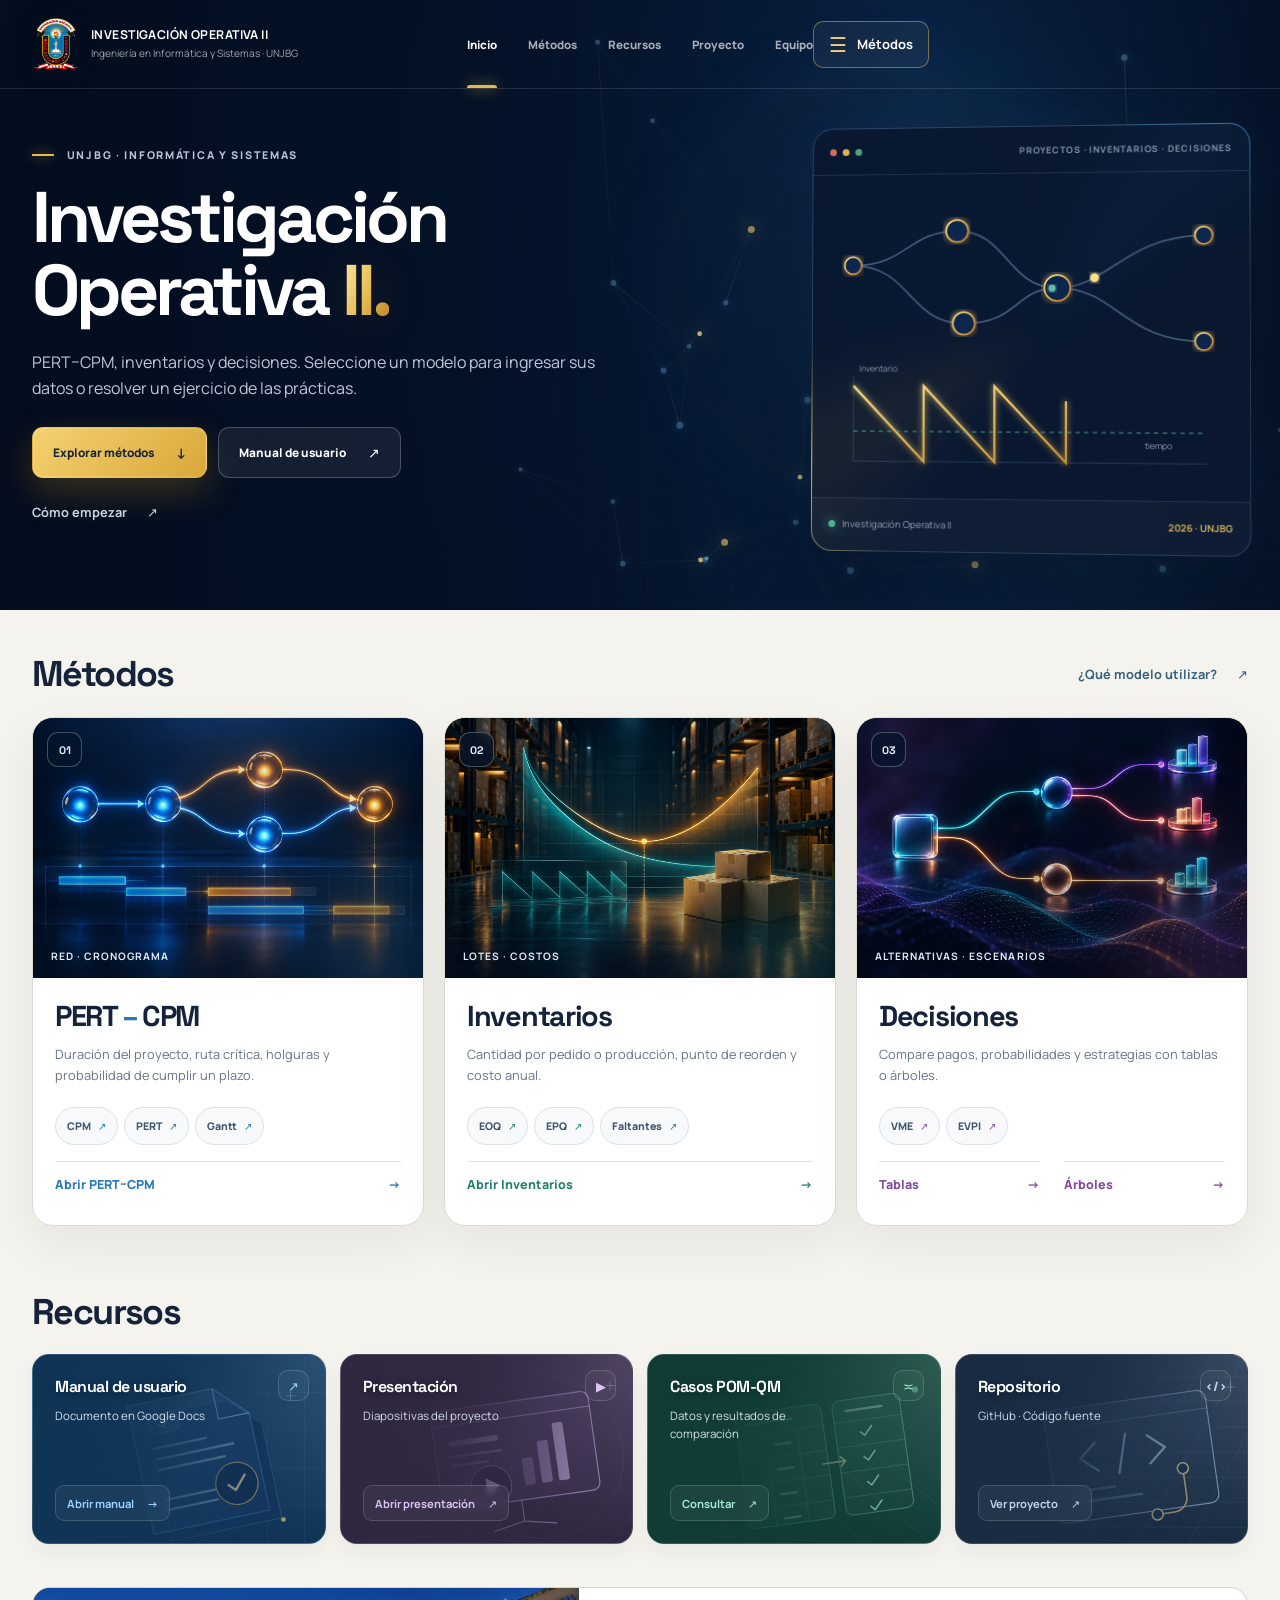
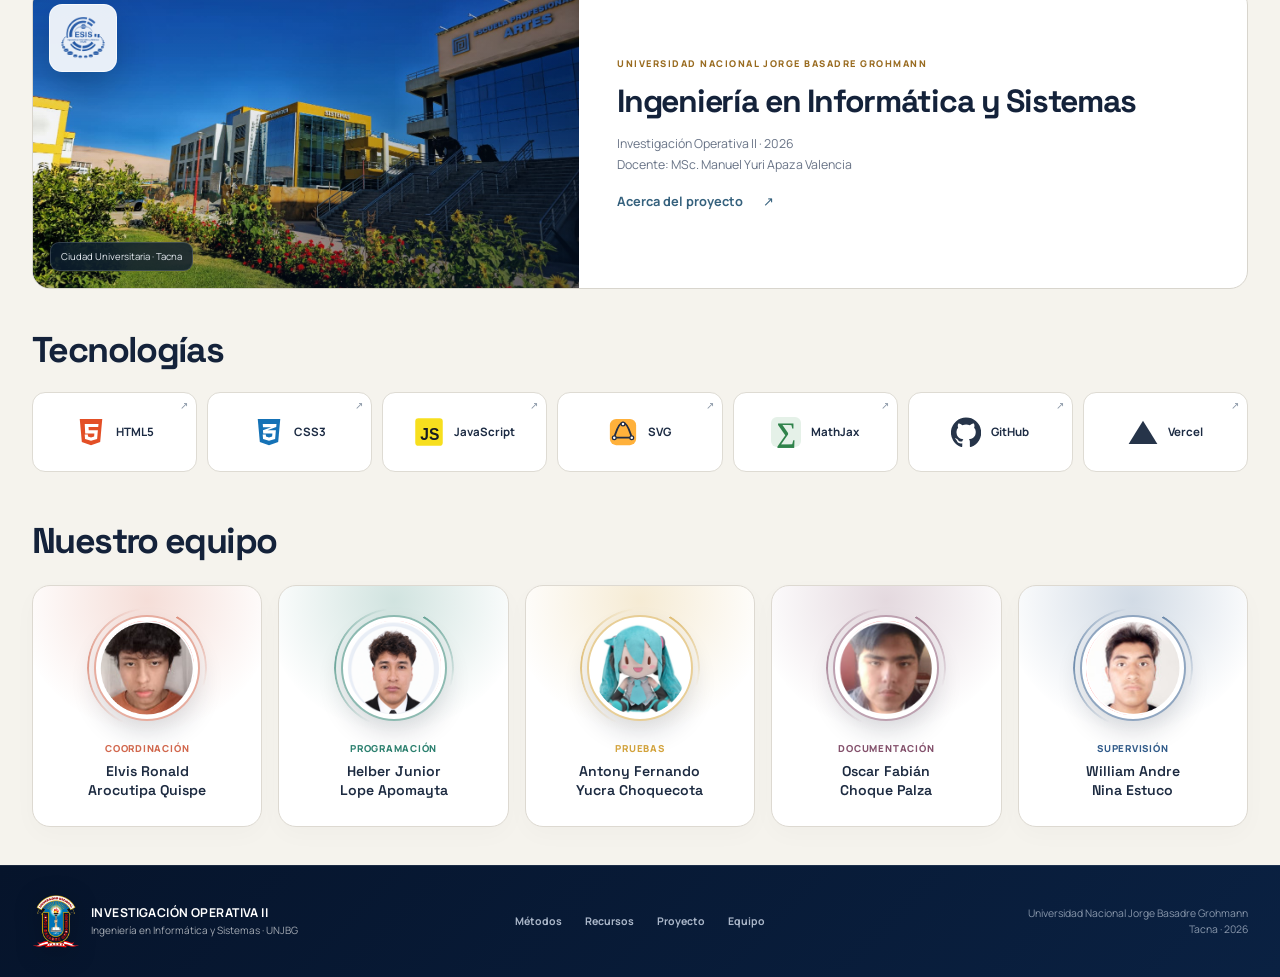
==== commit d9bb9ea7: "fix: sincronizar manual y publicar casos verificados" ====
--- a/index.html
+++ b/index.html
@@ -11,8 +11,8 @@
   <link href="https://fonts.googleapis.com/css2?family=Manrope:wght@400;500;600;700;800&family=Space+Grotesk:wght@500;600;700&display=swap" rel="stylesheet">
   <link rel="stylesheet" href="estilos.css">
   <link rel="stylesheet" href="assets/navegacion.css?v=20261015a">
-  <script src="assets/navegacion.js?v=20261015a" defer></script>
-  <script src="inicio.js" defer></script>
+  <script src="assets/navegacion.js?v=20261016d" defer></script>
+  <script src="inicio.js?v=20261016d" defer></script>
 </head>
 <body>
   <a class="saltar-contenido" href="#contenido">Saltar al contenido</a>
@@ -45,7 +45,7 @@
           <p class="bajada">PERT–CPM, inventarios y decisiones. Seleccione un modelo para ingresar sus datos o resolver un ejercicio de las prácticas.</p>
           <div class="acciones-portada">
             <a class="boton boton-primario" href="#metodos"><span>Explorar métodos</span><b>↓</b></a>
-            <a class="boton boton-vidrio" href="docs/manual/Manual_de_usuario_Investigacion_Operativa_II.pdf" target="_blank" rel="noopener"><span>Manual de usuario</span><b>↗</b></a>
+            <a class="boton boton-vidrio" href="https://docs.google.com/document/d/1jav5G6S2AViDCU3NsVquI1vtXrxpPvtDxwxEemQFk6U/edit?tab=t.0" target="_blank" rel="noopener"><span>Manual de usuario</span><b>↗</b></a>
           </div>
           <button class="enlace-ayuda" type="button" data-detalle="inicio">Cómo empezar <span>↗</span></button>
         </div>
@@ -105,7 +105,7 @@
         <div><h2>Recursos</h2></div>
       </div>
       <div class="rejilla-recursos">
-        <a class="tarjeta-recurso recurso-manual revelar" href="docs/manual/Manual_de_usuario_Investigacion_Operativa_II.pdf" target="_blank" rel="noopener"><img class="fondo-recurso" src="assets/recursos/manual.svg" alt="" aria-hidden="true" width="420" height="240" loading="lazy"><span class="icono-recurso" aria-hidden="true">↗</span><h3>Manual de usuario</h3><small>PDF · 15 páginas</small><strong>Abrir manual <span>→</span></strong></a>
+        <a class="tarjeta-recurso recurso-manual revelar" href="https://docs.google.com/document/d/1jav5G6S2AViDCU3NsVquI1vtXrxpPvtDxwxEemQFk6U/edit?tab=t.0" target="_blank" rel="noopener"><img class="fondo-recurso" src="assets/recursos/manual.svg" alt="" aria-hidden="true" width="420" height="240" loading="lazy"><span class="icono-recurso" aria-hidden="true">↗</span><h3>Manual de usuario</h3><small>Documento en Google Docs</small><strong>Abrir manual <span>→</span></strong></a>
         <a class="tarjeta-recurso recurso-presentacion revelar" href="https://powerpoint.cloud.microsoft/open/onedrive/?docId=BD4ED1BCF96A2D4B%21sfacaaf8e3ef54a579572b484c542a6ed&amp;driveId=BD4ED1BCF96A2D4B" target="_blank" rel="noopener"><img class="fondo-recurso" src="assets/recursos/presentacion.svg" alt="" aria-hidden="true" width="420" height="240" loading="lazy"><span class="icono-recurso" aria-hidden="true">▶</span><h3>Presentación</h3><small>Diapositivas del proyecto</small><strong>Abrir presentación <span>↗</span></strong></a>
         <a class="tarjeta-recurso recurso-casos revelar" href="https://docs.google.com/document/d/1nk48l1XG8mnhQM87JO287_r14me6HcoVKBGr3pOvxYw/edit?tab=t.0" target="_blank" rel="noopener"><img class="fondo-recurso" src="assets/recursos/casos.svg" alt="" aria-hidden="true" width="420" height="240" loading="lazy"><span class="icono-recurso" aria-hidden="true">≍</span><h3>Casos POM-QM</h3><small>Datos y resultados de comparación</small><strong>Consultar <span>↗</span></strong></a>
         <a class="tarjeta-recurso recurso-repositorio revelar" href="https://github.com/Juniorcoderw/Proyecto_Investigacion_Operativa_2" target="_blank" rel="noopener"><img class="fondo-recurso" src="assets/recursos/repositorio.svg" alt="" aria-hidden="true" width="420" height="240" loading="lazy"><span class="icono-recurso" aria-hidden="true">&lt;/&gt;</span><h3>Repositorio</h3><small>GitHub · Código fuente</small><strong>Ver proyecto <span>↗</span></strong></a>
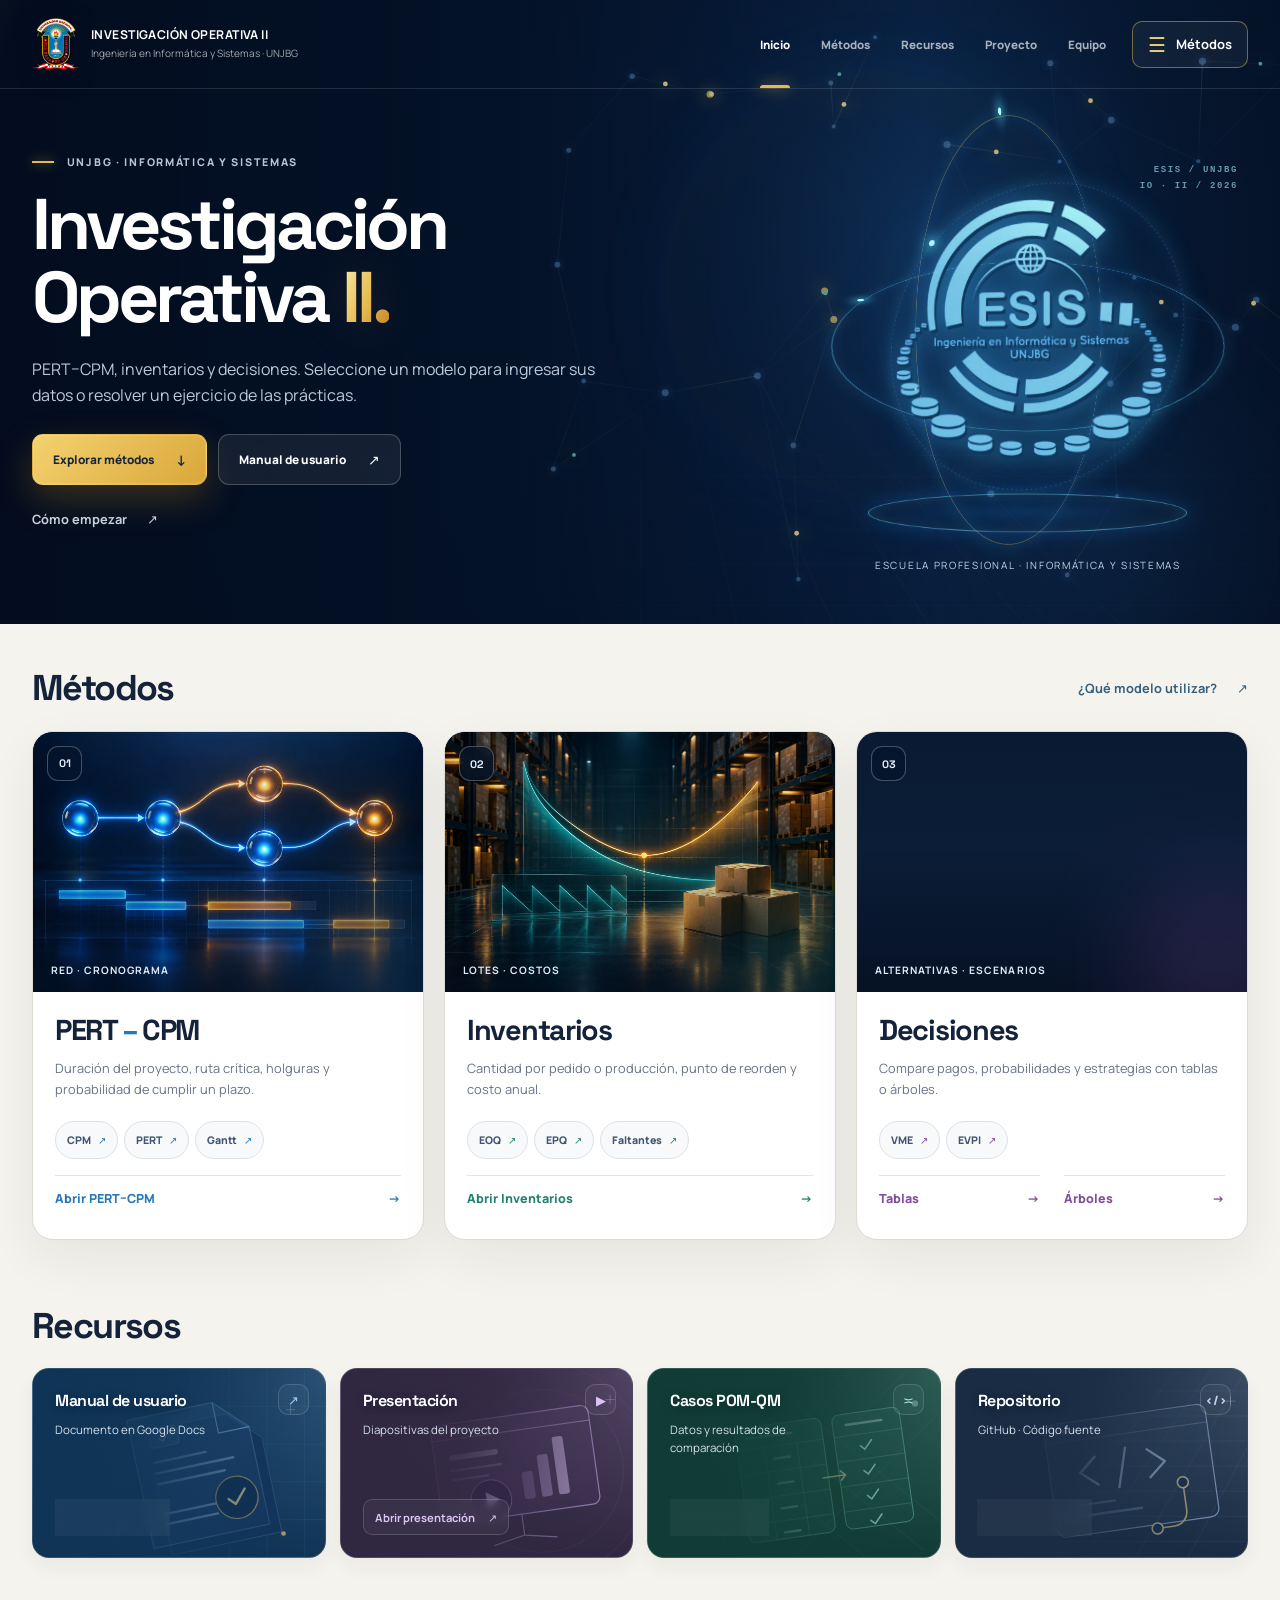
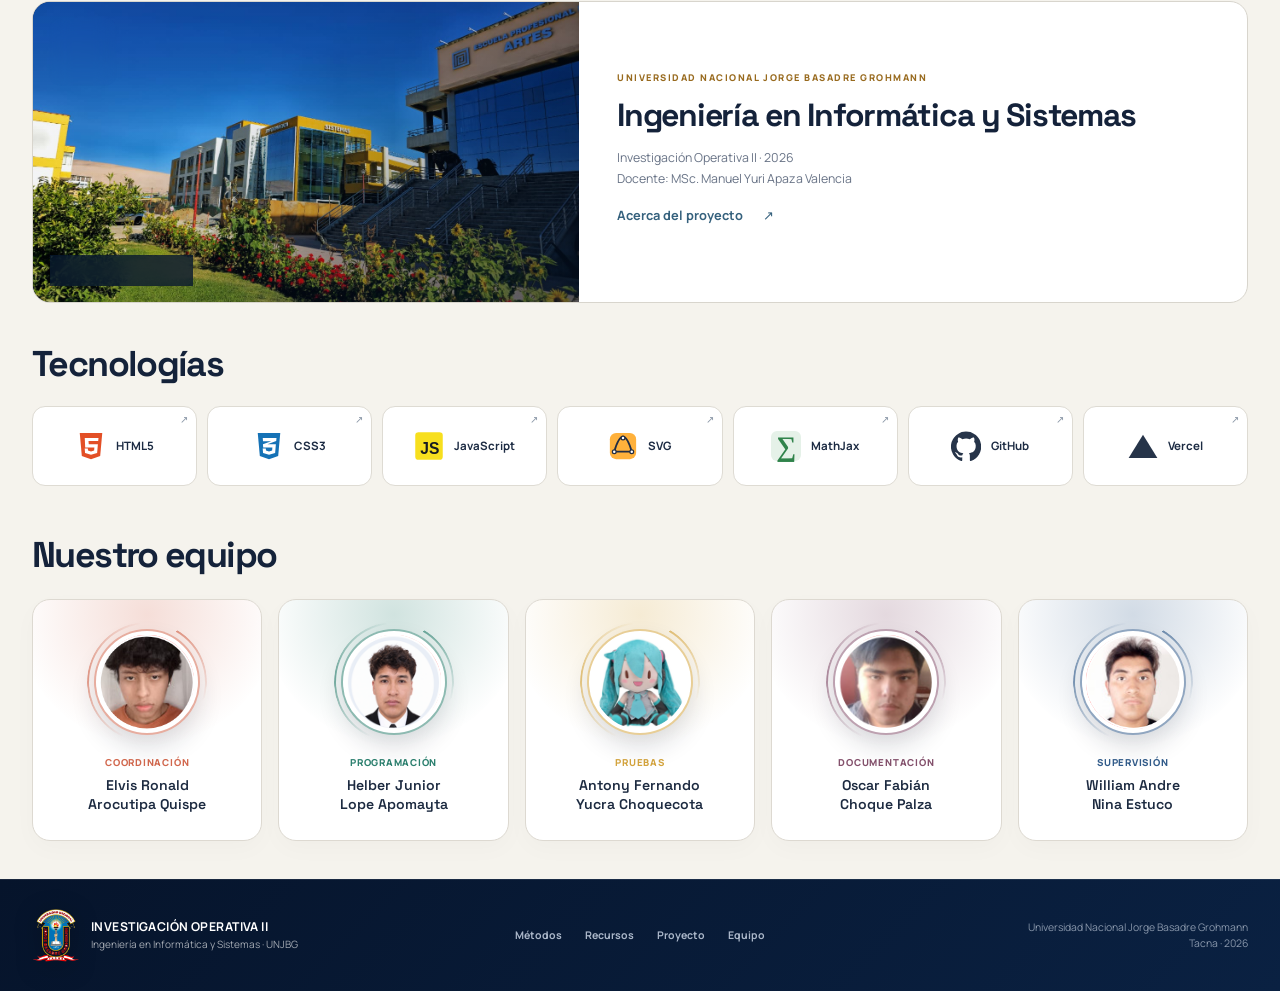
==== commit dba55896: "Lanzamiento ESIS: identidad animada, lateral de datos y menu alineado" ====
--- a/index.html
+++ b/index.html
@@ -10,7 +10,9 @@
   <link rel="preconnect" href="https://fonts.gstatic.com" crossorigin>
   <link href="https://fonts.googleapis.com/css2?family=Manrope:wght@400;500;600;700;800&family=Space+Grotesk:wght@500;600;700&display=swap" rel="stylesheet">
   <link rel="stylesheet" href="estilos.css">
-  <link rel="stylesheet" href="assets/navegacion.css?v=20261015a">
+  <link rel="stylesheet" href="assets/navegacion.css?v=20261016i">
+  <link rel="stylesheet" href="assets/identidad.css?v=20261016i">
+  <script src="assets/identidad.js?v=20261016i" defer></script>
   <script src="assets/navegacion.js?v=20261016d" defer></script>
   <script src="inicio.js?v=20261016d" defer></script>
 </head>
@@ -50,31 +52,16 @@
           <button class="enlace-ayuda" type="button" data-detalle="inicio">Cómo empezar <span>↗</span></button>
         </div>
 
-        <div class="visor-portada" aria-label="Vista resumida del sistema">
-          <div class="marco-visor">
-            <div class="barra-visor"><span></span><span></span><span></span><b>Proyectos · Inventarios · Decisiones</b></div>
-            <svg viewBox="0 0 480 360" role="img" aria-label="Representación animada de los métodos de Investigación Operativa">
-              <defs>
-                <linearGradient id="lineaDorada" x1="0" y1="0" x2="1" y2="1"><stop stop-color="#f9dc82"/><stop offset="1" stop-color="#b77a24"/></linearGradient>
-                <filter id="brillo"><feGaussianBlur stdDeviation="4" result="blur"/><feMerge><feMergeNode in="blur"/><feMergeNode in="SourceGraphic"/></feMerge></filter>
-              </defs>
-              <g class="red-mini">
-                <path d="M34 89 C98 89 99 49 157 49 S216 116 274 116 S353 56 442 56"/>
-                <path d="M34 89 C102 89 100 157 165 157 S224 116 274 116"/>
-                <path d="M274 116 C342 116 350 178 442 178"/>
-                <circle cx="34" cy="89" r="10"/><circle cx="157" cy="49" r="13"/><circle cx="165" cy="157" r="13"/><circle cx="274" cy="116" r="15"/><circle cx="442" cy="56" r="10"/><circle cx="442" cy="178" r="10"/>
-                <circle class="pulso-svg pulso-a" r="5"><animateMotion dur="3.6s" repeatCount="indefinite" path="M34 89 C98 89 99 49 157 49 S216 116 274 116 S353 56 442 56"/></circle>
-                <circle class="pulso-svg pulso-b" r="4"><animateMotion dur="4.3s" repeatCount="indefinite" path="M34 89 C102 89 100 157 165 157 S224 116 274 116 C342 116 350 178 442 178"/></circle>
-              </g>
-              <g class="grafica-mini">
-                <line x1="35" y1="318" x2="445" y2="318"/><line x1="35" y1="218" x2="35" y2="318"/>
-                <path d="M35 230 L118 318 L118 230 L201 318 L201 230 L284 318 L284 230 L367 318 L367 230 L445 310"/>
-                <line class="nivel-mini" x1="35" y1="283" x2="445" y2="283"/>
-                <text x="42" y="213">Inventario</text><text x="374" y="302">tiempo</text>
-              </g>
-            </svg>
-            <div class="estado-visor"><span><i></i> Investigación Operativa II</span><strong>2026 · UNJBG</strong></div>
+        <div class="visor-portada visor-esis">
+          <div class="esis-holograma">
+            <span class="esis-orbita" aria-hidden="true"></span>
+            <span class="esis-orbita esis-orbita-dos" aria-hidden="true"></span>
+            <span class="esis-orbita esis-orbita-tres" aria-hidden="true"></span>
+            <span class="esis-plataforma" aria-hidden="true"></span>
+            <div class="esis-emblema"><img src="assets/institucional/logo-esis.png" width="500" height="500" alt="ESIS · Ingeniería en Informática y Sistemas · UNJBG" decoding="async" fetchpriority="high"></div>
+            <span class="esis-codigo" aria-hidden="true">ESIS / UNJBG<br>IO · II / 2026</span>
           </div>
+          <p class="firma-esis">Escuela Profesional · Informática y Sistemas</p>
         </div>
       </div>
     </section>
--- a/assets/navegacion.css
+++ b/assets/navegacion.css
@@ -1,6 +1,15 @@
 .io-menu-boton{display:inline-flex;align-items:center;gap:10px;min-height:42px;padding:9px 15px;border:1px solid #d7b55d80;border-radius:10px;background:#ffffff0c;color:#fff;font:700 13px 'Manrope',sans-serif;cursor:pointer;white-space:nowrap;transition:background .2s,border-color .2s}.io-menu-boton span{font-size:20px;color:#ebce78}.io-menu-boton:hover{background:#d7b55d20;border-color:#ebce78}.io-menu-boton:focus-visible,.io-menu :focus-visible{outline:3px solid #ebce78;outline-offset:3px}
 .io-menu{box-sizing:border-box;position:fixed;inset:0 0 0 auto;width:min(440px,100%);max-width:100%;height:100dvh;max-height:100dvh;margin:0;padding:30px 24px;border:0;border-left:1px solid #d7b55d60;border-radius:0;background:radial-gradient(ellipse at top right,#25436680,transparent 60%),#0b182c;color:#fff;box-shadow:-20px 0 80px #0005;font-family:'Manrope',sans-serif;overflow-y:auto}.io-menu[open]{display:flex;flex-direction:column;animation:io-entrada .25s ease-out}.io-menu::backdrop{background:#040c20aa;backdrop-filter:blur(5px)}.io-menu header{display:flex;align-items:center;justify-content:space-between;gap:15px;margin-bottom:32px}.io-menu header small{color:#cbb36c;font-size:11px;letter-spacing:.1em;text-transform:uppercase}.io-menu h2{margin:7px 0 0;color:white;font:700 30px 'Space Grotesk','Manrope',sans-serif}.io-menu button{width:42px;height:42px;border:1px solid #ffffff30;border-radius:10px;background:#ffffff08;color:white;font-size:27px;cursor:pointer}.io-menu nav{display:grid;gap:12px}.io-menu nav a{display:flex;align-items:center;gap:15px;padding:23px 16px;border:1px solid #ffffff20;border-radius:14px;color:white;text-decoration:none;background:#ffffff04;transition:background .2s,transform .2s}.io-menu nav a:hover{background:#ffffff0e;transform:translateX(-3px)}.io-menu nav a[aria-current]{border-color:#d7b55d;background:#d7b55d12}.io-menu nav a>span{color:#ebce78;font:700 15px 'Space Grotesk',sans-serif}.io-menu nav a div{flex:1;display:grid;gap:6px}.io-menu nav strong{font-size:18px}.io-menu nav small{font-size:12px;color:#b1bfd3;line-height:1.5}.io-menu nav b{color:#ebce78}.io-menu footer{display:grid;gap:16px;margin-top:auto;padding-top:38px}.io-menu footer a{display:flex;justify-content:space-between;color:#c5d0df;text-decoration:none;font-size:13px}.io-menu footer a:hover{color:#ebce78}@keyframes io-entrada{from{transform:translateX(100%)}to{transform:translateX(0)}}
 .acceso-modulos{display:flex;align-items:center;justify-content:flex-end;gap:16px}
+/* La última columna pertenece al acceso de métodos, sin invadir los enlaces. */
+header.cabecera{grid-template-columns:minmax(0,1fr) auto max-content;column-gap:26px}
+header.cabecera-aplicacion{grid-template-columns:minmax(0,1fr) auto max-content;column-gap:24px}
+[data-menu-metodos]{display:flex;align-items:center;justify-content:flex-end;justify-self:end;flex-shrink:0;min-width:0}
+.acceso-modulos{justify-self:end;min-width:0}
+header.cabecera .marca,header.cabecera-aplicacion .marca{min-width:0}
+header.cabecera .marca>span,header.cabecera-aplicacion .marca>span{min-width:0}
+@media(max-width:1100px){header.cabecera{grid-template-columns:minmax(0,1fr) auto;column-gap:16px}header.cabecera .navegacion-principal{display:none}}
+@media(max-width:900px){header.cabecera-aplicacion{grid-template-columns:minmax(0,1fr) auto;column-gap:14px}header.cabecera-aplicacion>nav{display:none}}
 @media(max-width:620px){.acceso-modulos .identificador-modulo{display:none}.io-menu-boton{padding:8px 11px;font-size:12px}}
 @media(prefers-reduced-motion:reduce){.io-menu[open]{animation:none}.io-menu nav a,.io-menu-boton{transition:none}}
 @media print{.io-menu-boton,.io-menu{display:none!important}}
--- a/assets/identidad.css
+++ b/assets/identidad.css
@@ -0,0 +1,53 @@
+/* Identidad ESIS: relieve, luz y órbitas. Solo transform/opacity en animaciones. */
+.esis-holograma{--luz-esis:#66e5ff;position:relative;display:grid;place-items:center;isolation:isolate;aspect-ratio:1;perspective:900px;width:min(100%,420px)}
+.esis-holograma:before{content:"";position:absolute;inset:8%;border-radius:50%;background:radial-gradient(circle,#2a9ff837,transparent 67%);filter:blur(20px);z-index:-1}
+.esis-orbita{position:absolute;inset:4%;border:1px solid #6ee9ff72;border-radius:50%;box-shadow:inset 0 0 18px #2587ff20,0 0 18px #42b9ff25;transform:rotateX(65deg) rotateZ(-22deg)}
+.esis-orbita:after{content:"";position:absolute;width:7px;height:7px;top:13%;left:13%;border-radius:50%;background:#b6f7ff;box-shadow:0 0 15px 3px #4bdcff}
+.esis-orbita-dos{inset:0%;border-color:#d6b86455;transform:rotateY(65deg) rotateZ(28deg)}
+.esis-orbita-tres{inset:12%;border-style:dashed;border-color:#6de3ff35;transform:rotateX(18deg) rotateY(-24deg)}
+.esis-emblema{position:relative;width:78%;transform-style:preserve-3d;transform:rotateX(5deg) rotateY(-10deg);filter:drop-shadow(2px 3px 0 #10375b) drop-shadow(0 0 12px #41bfff75)}
+.esis-emblema img{display:block;width:100%;height:auto;filter:brightness(2.3) saturate(.65);user-select:none;-webkit-user-drag:none}
+.esis-plataforma{position:absolute;left:12%;right:12%;height:13%;bottom:0;border-radius:50%;border:1px solid #7be5ff88;background:radial-gradient(ellipse,#1d8be62b,transparent 66%);box-shadow:0 0 24px #1c8aff40,inset 0 0 20px #73d5ff20;transform:rotateX(58deg)}
+.esis-codigo{position:absolute;right:0;top:10%;font:600 9px/1.8 monospace;letter-spacing:.18em;color:#a8edff99;text-align:right}
+.visor-esis{display:grid;justify-items:center;align-content:center;min-height:420px;position:relative}
+.visor-esis .esis-holograma{width:100%;max-width:420px}
+.firma-esis{font-size:10px!important;color:#bad8e8!important;letter-spacing:.17em;text-transform:uppercase;text-align:center;margin:18px 0 0!important}
+.entrada-io{--acento-entrada:#6ae4ff;position:fixed;inset:0;z-index:10000;display:grid;place-items:center;overflow:hidden;background:radial-gradient(ellipse at 50% 48%,#14375a 0,#091b33 40%,#040b18 90%);color:#f4fbff;transition:opacity .32s ease,visibility .32s;pointer-events:none}
+.entrada-io:before{content:"";position:absolute;inset:-40%;background:conic-gradient(from 0deg,transparent 0 43%,#3cb7ff0d 47%,transparent 51% 92%,#c0ab6320 97%,transparent);transform-origin:center}
+.entrada-io:after{content:"";position:absolute;inset:0;background:linear-gradient(#6ad6ff08 1px,transparent 1px),linear-gradient(90deg,#6ad6ff08 1px,transparent 1px);background-size:62px 62px;mask-image:radial-gradient(ellipse,black,transparent 72%)}
+.entrada-io[data-modulo=pert]{--acento-entrada:#f0c868;background:radial-gradient(ellipse at 50% 48%,#243853,#07182f 48%,#040b18)}
+.entrada-io[data-modulo=inventarios]{--acento-entrada:#6ce3b6;background:radial-gradient(ellipse at 50% 48%,#103e40,#071c29 48%,#040b18)}
+.entrada-io[data-modulo=decisiones]{--acento-entrada:#c4a1ff;background:radial-gradient(ellipse at 50% 48%,#33274c,#111a32 48%,#040b18)}
+.entrada-centro{position:relative;z-index:1;text-align:center;width:min(86vw,460px)}
+.entrada-centro .esis-holograma{width:min(57vw,270px);margin:0 auto 24px}
+.entrada-insignia{margin:0 0 12px;font:600 10px/1.6 monospace;letter-spacing:.3em;color:var(--acento-entrada)}
+.entrada-titulo{margin:0;font:700 clamp(21px,4vw,30px)/1.3 "Space Grotesk",system-ui,sans-serif;letter-spacing:-.025em}
+.entrada-subtitulo{margin:10px 0 24px;font:400 12px/1.6 "Manrope",system-ui,sans-serif;color:#c1ccda}
+.entrada-metodo{display:block;width:210px;height:38px;margin:12px auto 0;overflow:visible;color:var(--acento-entrada)}
+.entrada-metodo path{fill:none;stroke:currentColor;stroke-width:1.6}
+.entrada-metodo circle,.entrada-metodo rect{fill:#102239;stroke:currentColor;stroke-width:1.5}
+.entrada-metodo .barra-entrada{fill:currentColor;stroke:none;transform-box:fill-box;transform-origin:center bottom}
+.entrada-pista{height:2px;width:180px;max-width:60vw;margin:auto;overflow:hidden;background:#b9def225;border-radius:5px}
+.entrada-pista span{display:block;width:45%;height:100%;background:var(--acento-entrada);box-shadow:0 0 12px var(--acento-entrada);transform:translateX(-110%)}
+.entrada-io.entrada-finalizada{opacity:0;visibility:hidden}
+@media(prefers-reduced-motion:no-preference){
+ .esis-emblema{animation:esis-flotar 7s ease-in-out infinite}
+ .esis-orbita{animation:esis-orbita 16s linear infinite}
+ .esis-orbita-dos{animation:esis-orbita-dos 22s linear infinite reverse}
+ .esis-orbita-tres{animation:esis-orbita-tres 28s linear infinite}
+ .entrada-io:before{animation:esis-luz 18s linear infinite}
+ .entrada-pista span{animation:esis-carga 1.1s ease-in-out infinite}
+ .trazo-entrada{stroke-dasharray:16 7;animation:esis-flujo 1.8s linear infinite}
+ .barra-entrada{animation:esis-barras 2s ease-in-out infinite}
+ @keyframes esis-flotar{0%,100%{transform:translateY(0) rotateX(5deg) rotateY(-10deg)}50%{transform:translateY(-12px) rotateX(-3deg) rotateY(9deg)}}
+ @keyframes esis-orbita{to{transform:rotateX(65deg) rotateZ(338deg)}}
+ @keyframes esis-orbita-dos{to{transform:rotateY(65deg) rotateZ(388deg)}}
+ @keyframes esis-orbita-tres{to{transform:rotateX(18deg) rotateY(-24deg) rotateZ(360deg)}}
+ @keyframes esis-luz{to{transform:rotate(360deg)}}
+ @keyframes esis-carga{to{transform:translateX(330%)}}
+ @keyframes esis-flujo{to{stroke-dashoffset:-46}}
+ @keyframes esis-barras{0%,100%{transform:scaleY(.7);opacity:.55}50%{transform:scaleY(1);opacity:1}}
+}
+@media(max-width:900px){.visor-portada.visor-esis{display:grid;position:absolute;top:95px;right:-70px;width:340px;min-height:0;opacity:.16;z-index:0;pointer-events:none}.visor-esis .firma-esis,.visor-esis .esis-codigo{display:none}.texto-portada{position:relative;z-index:1}}
+@media(prefers-reduced-motion:reduce){.entrada-io{transition:none}.entrada-pista span{width:100%;transform:none;opacity:.6}.esis-emblema{transform:none}}
+@media print{.entrada-io,.esis-orbita,.esis-plataforma,.esis-codigo{display:none!important}}
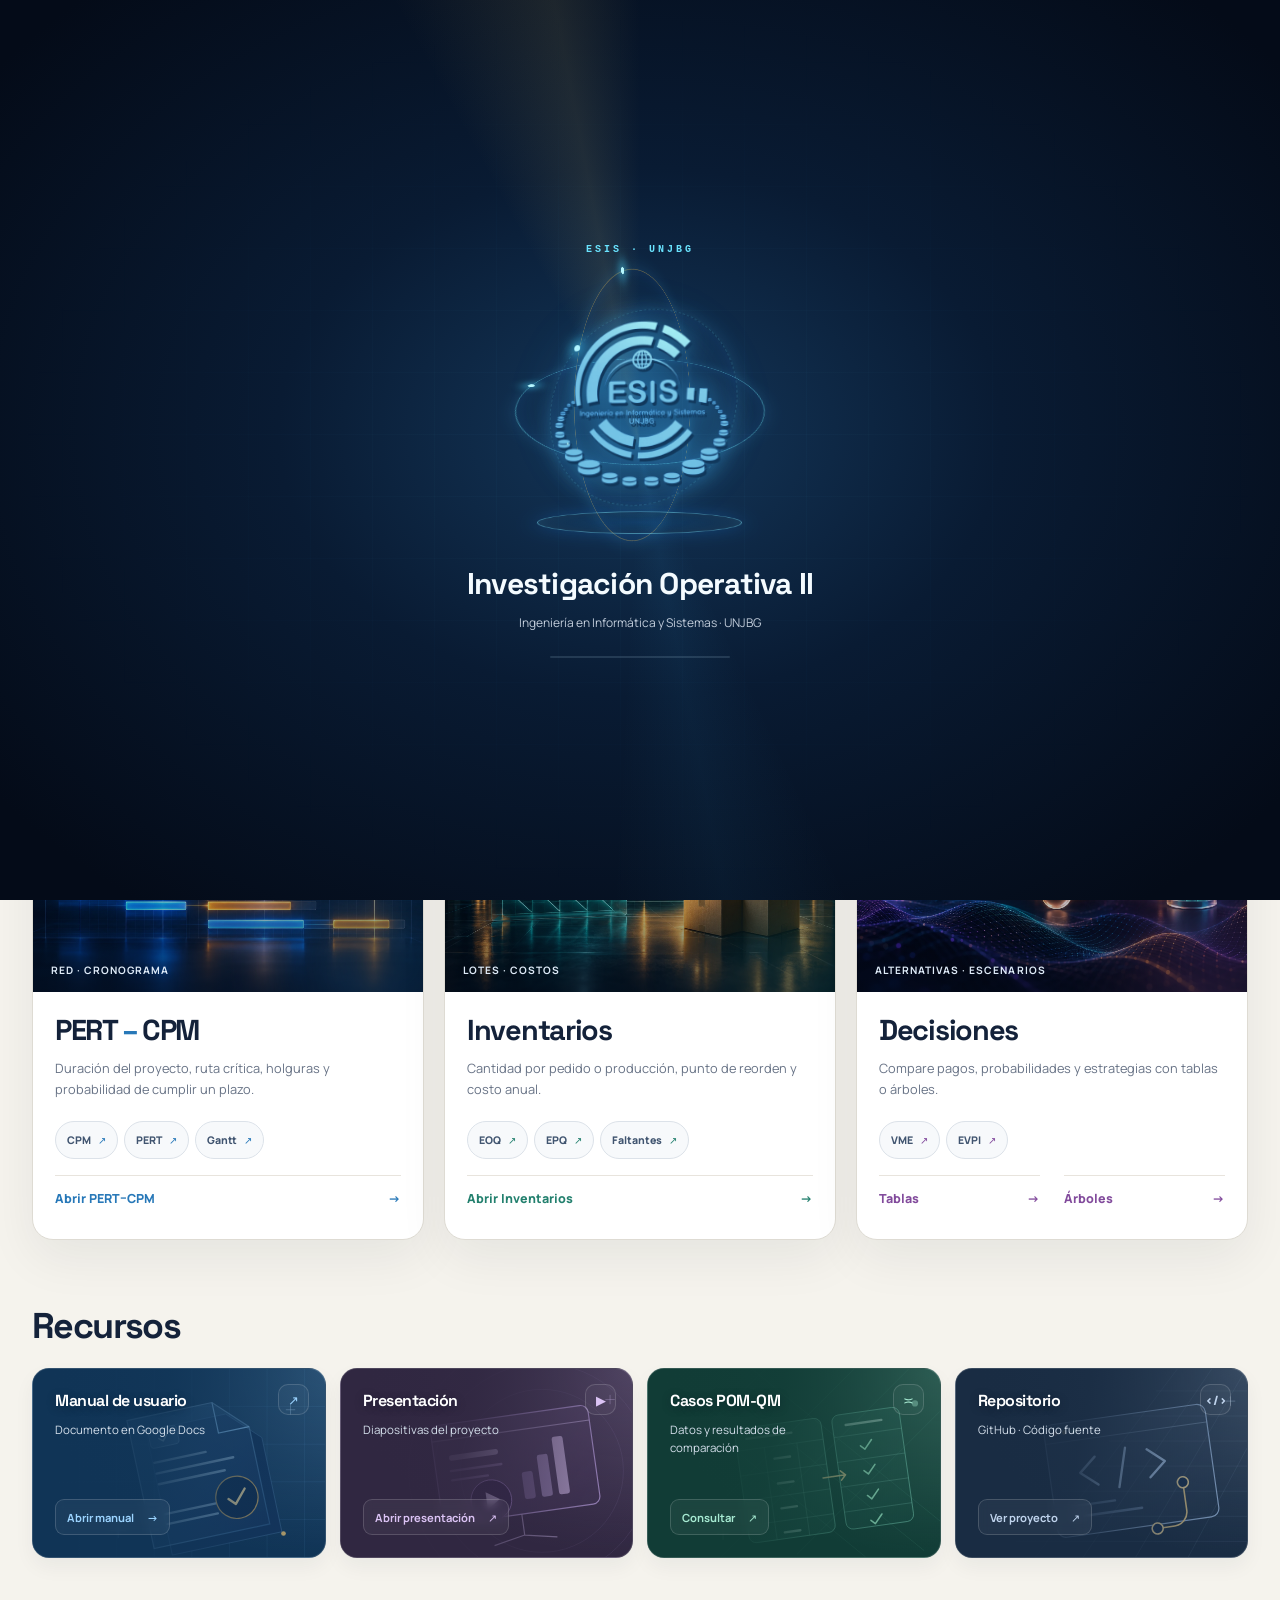
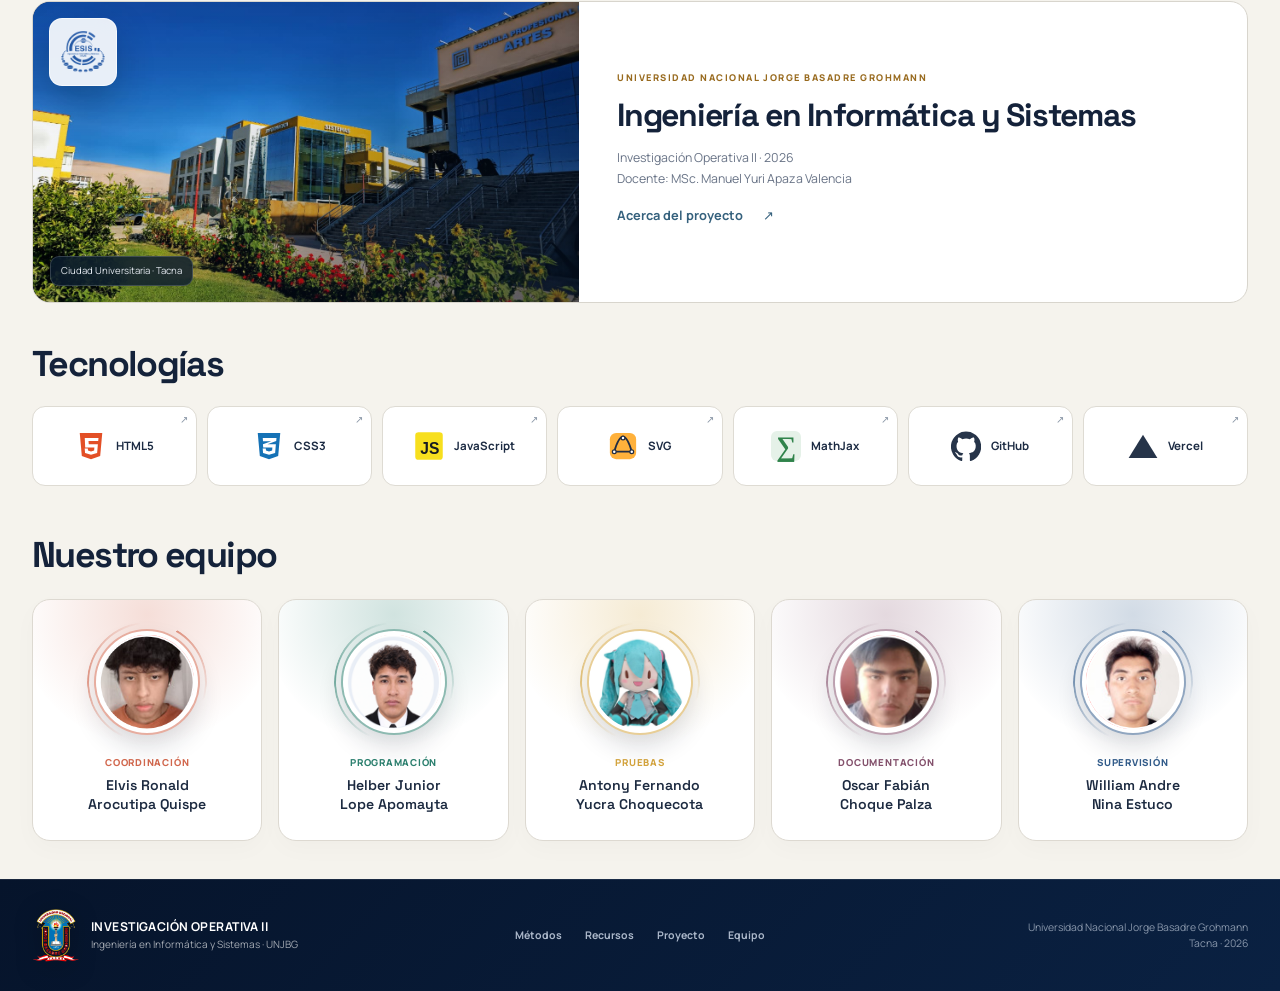
==== commit f38e452c: "Ajusta las entradas animadas a tres segundos" ====
--- a/index.html
+++ b/index.html
@@ -12,7 +12,7 @@
   <link rel="stylesheet" href="estilos.css">
   <link rel="stylesheet" href="assets/navegacion.css?v=20261016i">
   <link rel="stylesheet" href="assets/identidad.css?v=20261016i">
-  <script src="assets/identidad.js?v=20261016i" defer></script>
+  <script src="assets/identidad.js?v=20261016j" defer></script>
   <script src="assets/navegacion.js?v=20261016d" defer></script>
   <script src="inicio.js?v=20261016d" defer></script>
 </head>
